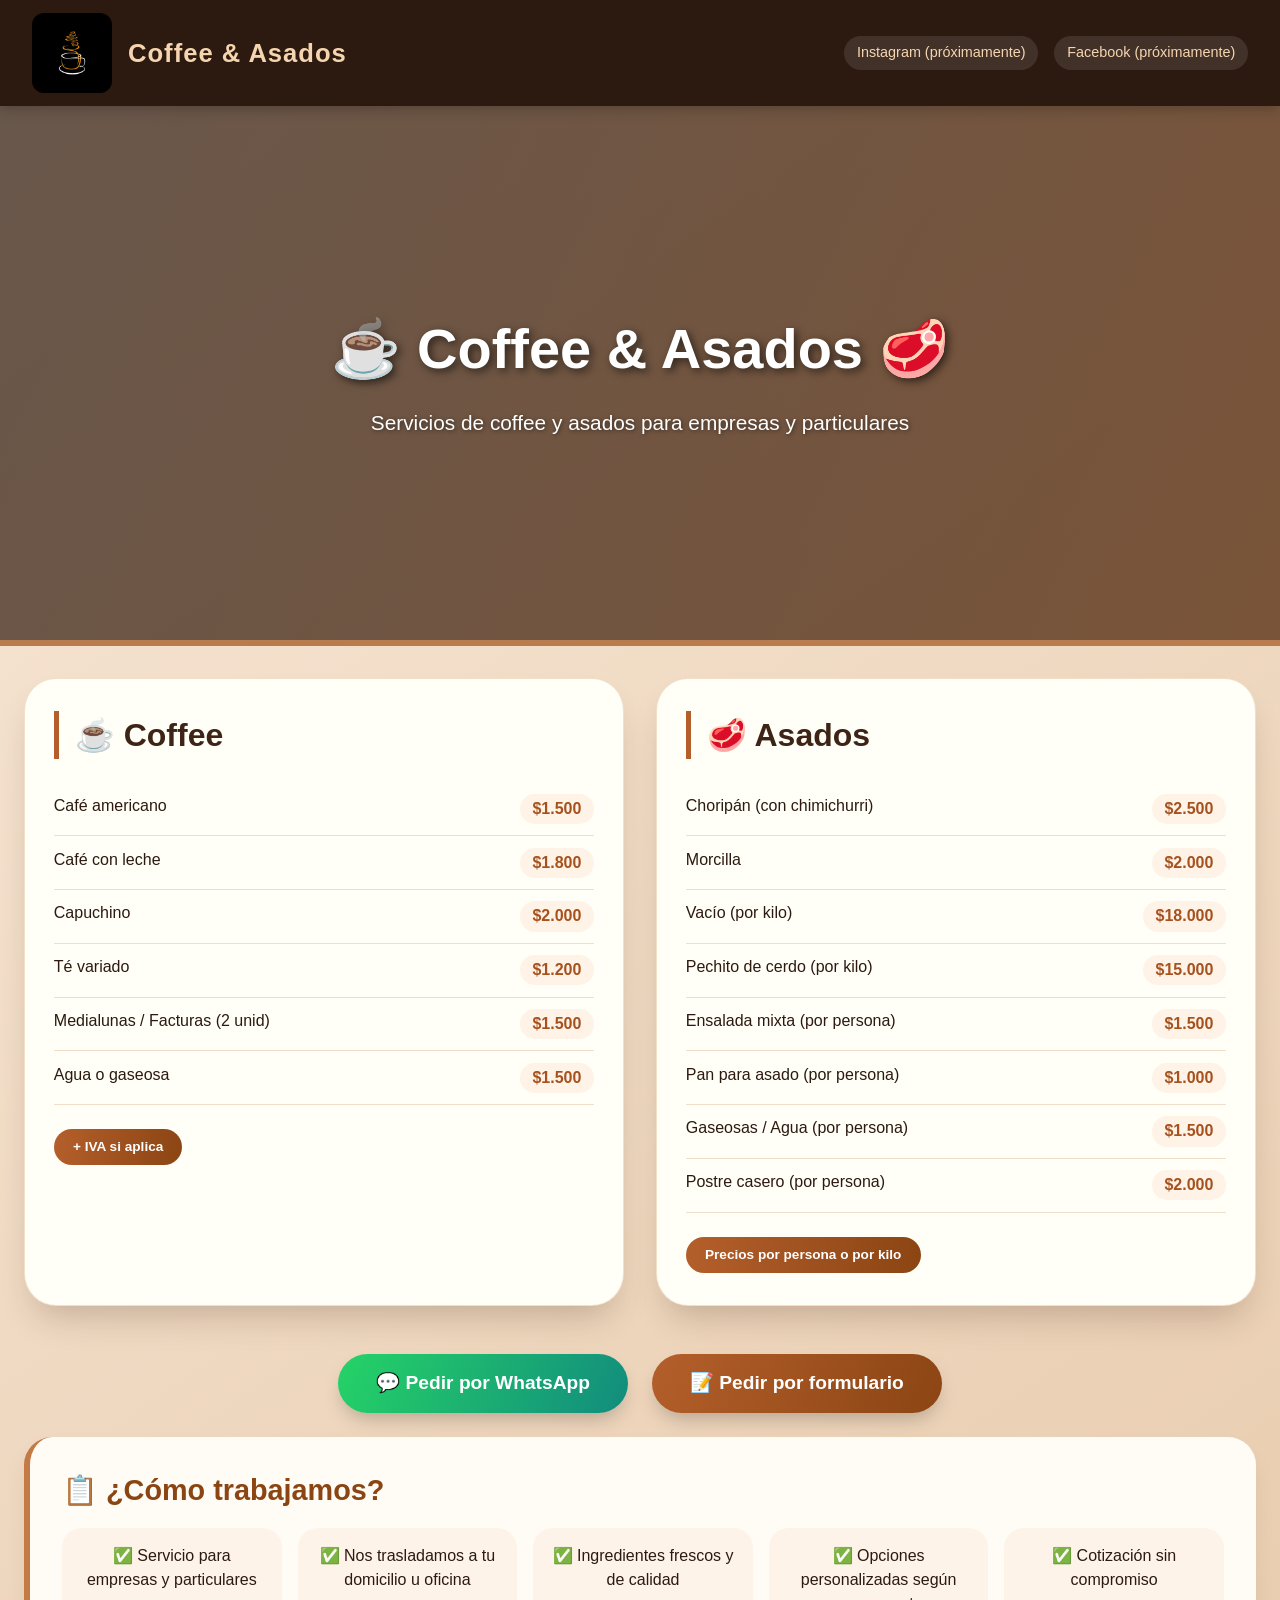
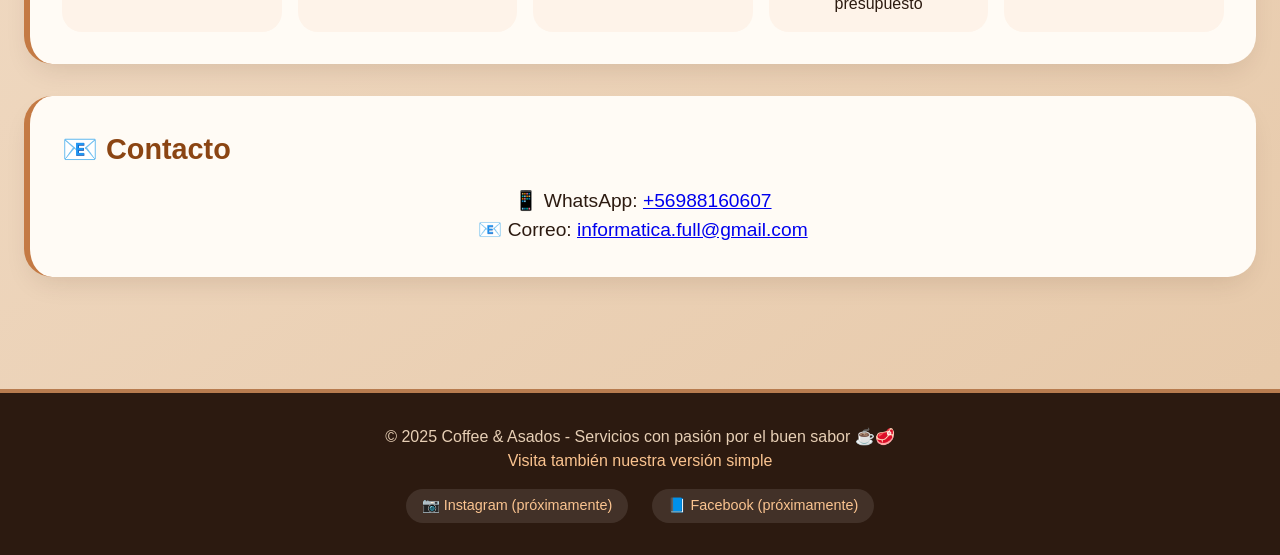
==== index.html @ d9e4b5dc "Add files via upload" ====
<!DOCTYPE html>
<html lang="es">
<head>
    <meta charset="UTF-8">
    <meta name="viewport" content="width=device-width, initial-scale=1.0, user-scalable=yes">
    <title>Coffee & Asados - Servicios profesionales de café y asados</title>
    <!-- Favicon -->
    <link rel="icon" type="image/jpeg" href="Imagenes/logo_2.jpg">
    <style>
        /* ========== RESET Y ESTILOS BASE ========== */
        * {
            margin: 0;
            padding: 0;
            box-sizing: border-box;
        }

        body {
            font-family: 'Segoe UI', Roboto, 'Helvetica Neue', sans-serif;
            background: linear-gradient(145deg, #F8E8D8 0%, #E6C8A8 100%);
            color: #2C1A10;
            line-height: 1.5;
            scroll-behavior: smooth;
        }

        /* ========== BARRA SUPERIOR CON LOGO ========== */
        .top-bar {
            background: #2C1A10;
            padding: 0.8rem 2rem;
            display: flex;
            align-items: center;
            justify-content: space-between;
            flex-wrap: wrap;
            gap: 1rem;
            position: sticky;
            top: 0;
            z-index: 100;
            box-shadow: 0 4px 12px rgba(0,0,0,0.2);
        }

        .logo-area {
            display: flex;
            align-items: center;
            gap: 1rem;
        }

        .logo-area img {
            height: 80px;
            width: auto;
            border-radius: 12px;
            transition: transform 0.2s;
        }

        .logo-area img:hover {
            transform: scale(1.02);
        }

        .logo-area span {
            font-size: 1.6rem;
            font-weight: bold;
            color: #F5D5B0;
            letter-spacing: 1px;
        }

        .social-placeholder {
            display: flex;
            gap: 1rem;
        }

        .social-placeholder a {
            color: #F5D5B0;
            text-decoration: none;
            font-size: 0.9rem;
            padding: 0.4rem 0.8rem;
            border-radius: 30px;
            background: rgba(255,255,255,0.1);
            transition: all 0.2s;
        }

        .social-placeholder a:hover {
            background: #B87C4F;
            color: white;
        }

        /* ========== ENCABEZADO HERO ========== */
        .hero {
            background: linear-gradient(115deg, rgba(44, 26, 16, 0.7), rgba(92, 51, 23, 0.8)), 
                        url('https://images.pexels.com/photos/699953/pexels-photo-699953.jpeg?auto=compress&cs=tinysrgb&w=1600');
            background-size: cover;
            background-position: center 30%;
            height: 60vh;
            min-height: 350px;
            display: flex;
            align-items: center;
            justify-content: center;
            text-align: center;
            color: white;
            border-bottom: 6px solid #B87C4F;
        }

        .hero h1 {
            font-size: 3.5rem;
            margin-bottom: 1rem;
            text-shadow: 3px 3px 8px rgba(0,0,0,0.6);
        }

        .hero p {
            font-size: 1.3rem;
            max-width: 600px;
            margin: 0 auto;
            text-shadow: 1px 1px 4px rgba(0,0,0,0.5);
        }

        /* ========== CONTENEDOR PRINCIPAL ========== */
        .container {
            max-width: 1300px;
            margin: 0 auto;
            padding: 2rem 1.5rem;
        }

        /* ========== TARJETAS DE MENÚ ========== */
        .menu-section {
            display: flex;
            flex-wrap: wrap;
            gap: 2rem;
            margin-bottom: 3rem;
        }

        .menu-card {
            flex: 1;
            min-width: 280px;
            background: #FFFEF7;
            border-radius: 32px;
            padding: 2rem 1.8rem;
            box-shadow: 0 20px 35px -12px rgba(60, 30, 15, 0.25);
            transition: all 0.3s ease;
            border: 1px solid rgba(210, 150, 90, 0.3);
        }

        .menu-card:hover {
            transform: translateY(-6px);
            box-shadow: 0 28px 40px -14px rgba(70, 35, 15, 0.35);
        }

        .menu-card h2 {
            font-size: 2rem;
            margin-bottom: 1.2rem;
            border-left: 5px solid #B45F2B;
            padding-left: 1rem;
            color: #3E2416;
        }

        .menu-card ul {
            list-style: none;
            margin-top: 1.5rem;
        }

        .menu-card li {
            padding: 0.7rem 0;
            border-bottom: 1px solid #F0DECA;
            display: flex;
            justify-content: space-between;
            flex-wrap: wrap;
        }

        .menu-card li span:last-child {
            color: #A6521E;
            font-weight: bold;
            background: #FFF2E6;
            padding: 0.2rem 0.8rem;
            border-radius: 40px;
        }

        .price-note {
            background: linear-gradient(95deg, #B45F2B, #8B4513);
            color: white;
            padding: 0.5rem 1.2rem;
            border-radius: 50px;
            display: inline-block;
            margin-top: 1.5rem;
            font-size: 0.85rem;
            font-weight: 600;
        }

        /* ========== BOTONES ========== */
        .buttons-container {
            display: flex;
            flex-wrap: wrap;
            justify-content: center;
            gap: 1.5rem;
            margin: 1.5rem 0;
        }

        .whatsapp-btn {
            display: inline-block;
            background: linear-gradient(115deg, #25D366, #128C7E);
            color: white;
            padding: 15px 38px;
            font-size: 1.2rem;
            font-weight: bold;
            border-radius: 60px;
            text-decoration: none;
            transition: all 0.3s;
            box-shadow: 0 10px 20px -6px rgba(0,0,0,0.25);
        }

        .whatsapp-btn:hover {
            background: linear-gradient(115deg, #128C7E, #0D6C5E);
            transform: scale(1.02);
        }

        .form-btn {
            display: inline-block;
            background: linear-gradient(115deg, #B45F2B, #8B4513);
            color: white;
            padding: 15px 38px;
            font-size: 1.2rem;
            font-weight: bold;
            border-radius: 60px;
            text-decoration: none;
            transition: all 0.3s;
            box-shadow: 0 10px 20px -6px rgba(0,0,0,0.25);
        }

        .form-btn:hover {
            background: linear-gradient(115deg, #8B4513, #5C2E0E);
            transform: scale(1.02);
        }

        /* ========== SECCIONES INFORMATIVAS ========== */
        .info-section {
            background: #FFFBF5;
            border-radius: 28px;
            padding: 2rem;
            margin-bottom: 2rem;
            box-shadow: 0 12px 28px -10px rgba(60, 30, 15, 0.15);
            border-left: 6px solid #C47A44;
        }

        .info-section h3 {
            font-size: 1.8rem;
            color: #8B4513;
            margin-bottom: 1rem;
        }

        .info-grid {
            display: flex;
            flex-wrap: wrap;
            gap: 1rem;
            margin-top: 1rem;
        }

        .info-item {
            flex: 1;
            min-width: 170px;
            background: #FEF3E9;
            padding: 1rem;
            border-radius: 20px;
            text-align: center;
            font-weight: 500;
        }

        /* ========== PIE DE PÁGINA ========== */
        .footer {
            background: #2C1A10;
            color: #E7CFB5;
            text-align: center;
            padding: 2rem 1rem;
            margin-top: 3rem;
            border-top: 4px solid #B87C4F;
        }

        .footer a {
            color: #FBC490;
            text-decoration: none;
        }

        .footer a:hover {
            text-decoration: underline;
        }

        .social-icons {
            margin-top: 1rem;
            display: flex;
            justify-content: center;
            gap: 1.5rem;
            flex-wrap: wrap;
        }

        .social-icons a {
            background: rgba(255,255,255,0.1);
            padding: 0.4rem 1rem;
            border-radius: 40px;
            font-size: 0.9rem;
            transition: 0.2s;
        }

        .social-icons a:hover {
            background: #B87C4F;
            color: white;
        }

        /* ========== RESPONSIVE ========== */
        @media (max-width: 768px) {
            .top-bar {
                padding: 0.6rem 1rem;
                flex-direction: column;
                text-align: center;
            }
            .logo-area img {
                height: 55px;
            }
            .logo-area span {
                font-size: 1.2rem;
            }
            .hero h1 {
                font-size: 2rem;
            }
            .hero p {
                font-size: 1rem;
            }
            .container {
                padding: 1rem;
            }
            .menu-card h2 {
                font-size: 1.5rem;
            }
            .info-section h3 {
                font-size: 1.4rem;
            }
            .whatsapp-btn, .form-btn {
                padding: 12px 24px;
                font-size: 1rem;
            }
        }
    </style>
</head>
<body>

    <!-- Barra superior con logo -->
    <div class="top-bar">
        <div class="logo-area">
            <img src="Imagenes/logo_2.jpg" alt="Logo Coffee & Asados">
            <span>Coffee & Asados</span>
        </div>
        <div class="social-placeholder">
            <a href="#">Instagram (próximamente)</a>
            <a href="#">Facebook (próximamente)</a>
        </div>
    </div>

    <!-- Encabezado hero -->
    <div class="hero">
        <div>
            <h1>☕ Coffee & Asados 🥩</h1>
            <p>Servicios de coffee y asados para empresas y particulares</p>
        </div>
    </div>

    <div class="container">
        <!-- Menús -->
        <div class="menu-section">
            <div class="menu-card">
                <h2>☕ Coffee</h2>
                <ul>
                    <li><span>Café americano</span><span>$1.500</span></li>
                    <li><span>Café con leche</span><span>$1.800</span></li>
                    <li><span>Capuchino</span><span>$2.000</span></li>
                    <li><span>Té variado</span><span>$1.200</span></li>
                    <li><span>Medialunas / Facturas (2 unid)</span><span>$1.500</span></li>
                    <li><span>Agua o gaseosa</span><span>$1.500</span></li>
                </ul>
                <div class="price-note">+ IVA si aplica</div>
            </div>

            <div class="menu-card">
                <h2>🥩 Asados</h2>
                <ul>
                    <li><span>Choripán (con chimichurri)</span><span>$2.500</span></li>
                    <li><span>Morcilla</span><span>$2.000</span></li>
                    <li><span>Vacío (por kilo)</span><span>$18.000</span></li>
                    <li><span>Pechito de cerdo (por kilo)</span><span>$15.000</span></li>
                    <li><span>Ensalada mixta (por persona)</span><span>$1.500</span></li>
                    <li><span>Pan para asado (por persona)</span><span>$1.000</span></li>
                    <li><span>Gaseosas / Agua (por persona)</span><span>$1.500</span></li>
                    <li><span>Postre casero (por persona)</span><span>$2.000</span></li>
                </ul>
                <div class="price-note">Precios por persona o por kilo</div>
            </div>
        </div>

        <!-- Botones: WhatsApp y Formulario -->
        <div class="buttons-container">
            <a href="https://wa.me/56988160607?text=Hola%2C%20vi%20su%20sitio%20de%20Coffee%20%26%20Asados%20y%20quiero%20hacer%20un%20pedido." class="whatsapp-btn" target="_blank">
                💬 Pedir por WhatsApp
            </a>
            <a href="https://docs.google.com/forms/d/e/1FAIpQLSc0kK9ovZFME4UBhsYkvY15cmo5Sj1s2I8hBgXccXU6yhJMhg/viewform?usp=header" class="form-btn" target="_blank">
                📝 Pedir por formulario
            </a>
        </div>

        <!-- Sección cómo trabajamos -->
        <div class="info-section">
            <h3>📋 ¿Cómo trabajamos?</h3>
            <div class="info-grid">
                <div class="info-item">✅ Servicio para empresas y particulares</div>
                <div class="info-item">✅ Nos trasladamos a tu domicilio u oficina</div>
                <div class="info-item">✅ Ingredientes frescos y de calidad</div>
                <div class="info-item">✅ Opciones personalizadas según presupuesto</div>
                <div class="info-item">✅ Cotización sin compromiso</div>
            </div>
        </div>

        <!-- Contacto -->
        <div class="info-section">
            <h3>📧 Contacto</h3>
            <p style="text-align: center; font-size: 1.2rem;">
                📱 WhatsApp: <a href="https://wa.me/56988160607">+56988160607</a><br>
                📧 Correo: <a href="mailto:informatica.full@gmail.com">informatica.full@gmail.com</a>
            </p>
        </div>
    </div>

    <!-- Pie de página -->
    <div class="footer">
        <p>© 2025 Coffee & Asados - Servicios con pasión por el buen sabor ☕🥩</p>
        <p><a href="https://sites.google.com/view/coffeeasados">Visita también nuestra versión simple</a></p>
        <div class="social-icons">
            <a href="#">📷 Instagram (próximamente)</a>
            <a href="#">📘 Facebook (próximamente)</a>
        </div>
    </div>

</body>
</html>
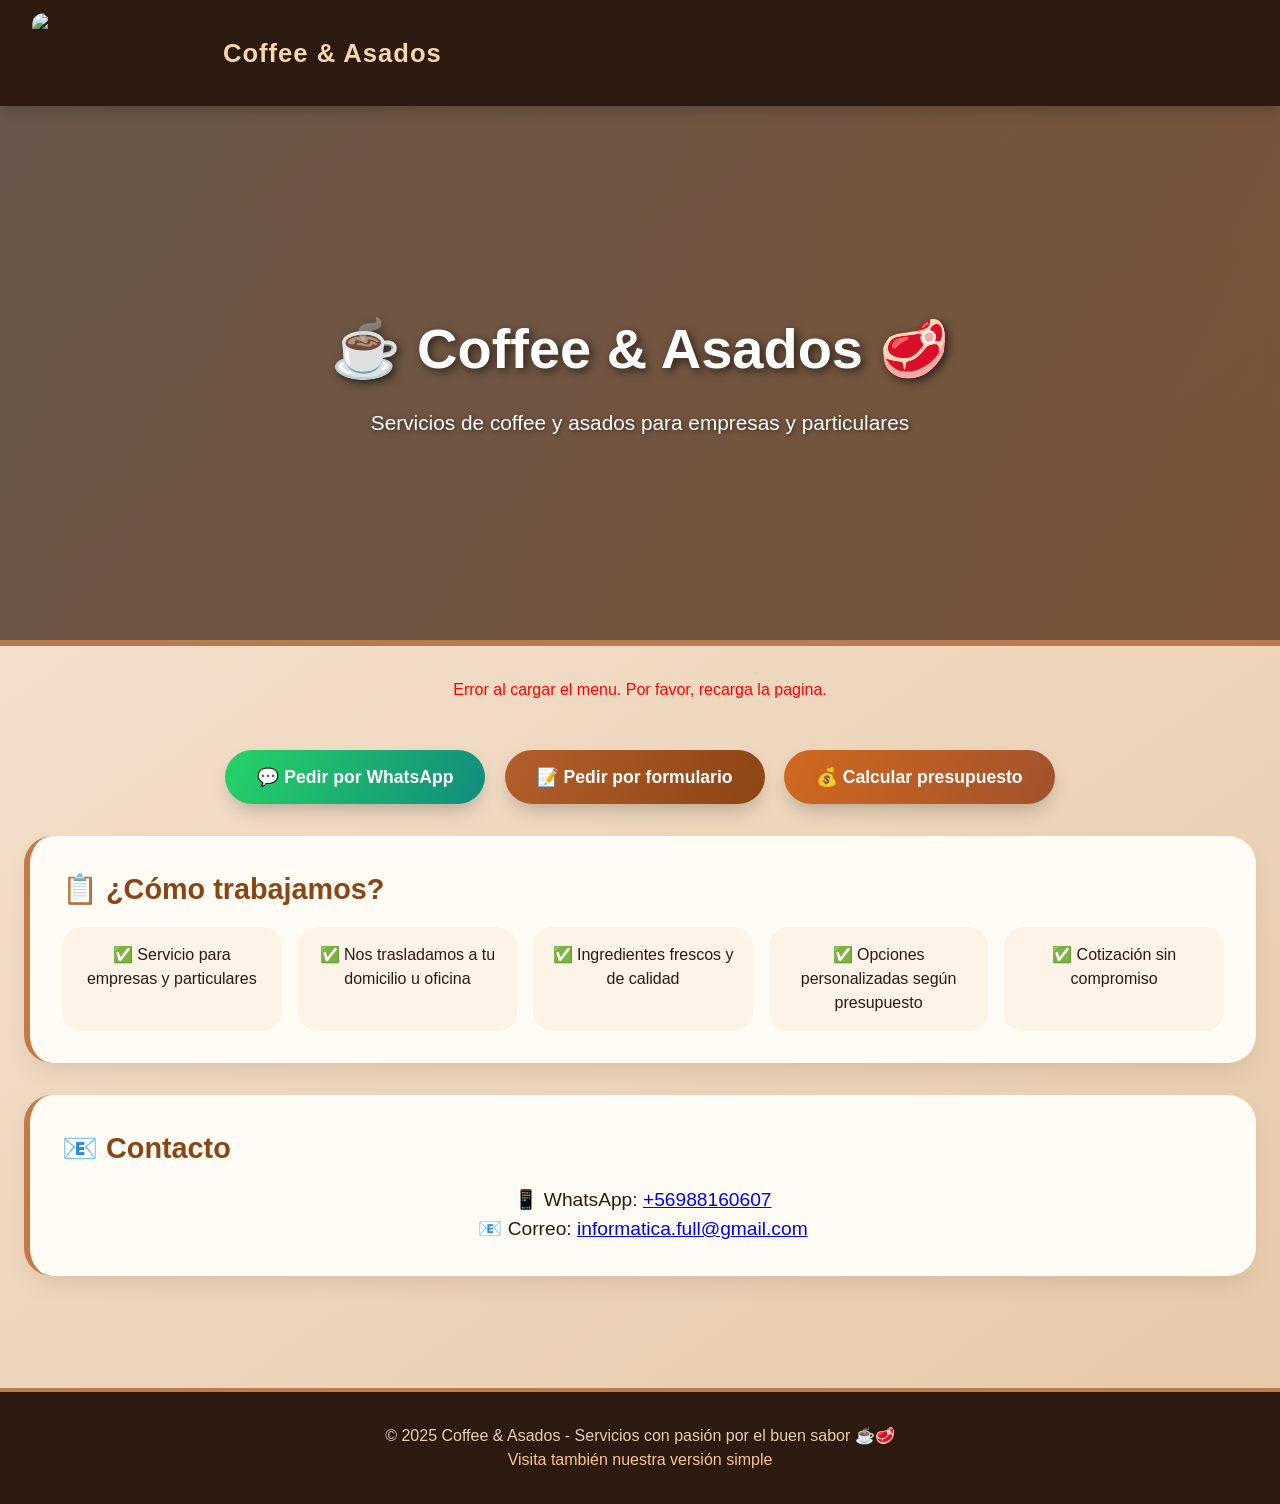
==== commit a63b149c: "Add files via upload" ====
--- a/index.html
+++ b/index.html
@@ -3,11 +3,9 @@
 <head>
     <meta charset="UTF-8">
     <meta name="viewport" content="width=device-width, initial-scale=1.0, user-scalable=yes">
-    <title>Coffee & Asados - Servicios profesionales de café y asados</title>
-    <!-- Favicon -->
-    <link rel="icon" type="image/jpeg" href="Imagenes/logo_2.jpg">
+    <title>Coffee & Asados - Servicios de coffee y asados</title>
+    <link rel="icon" type="image/jpeg" href="imagenes/logo_2.jpg">
     <style>
-        /* ========== RESET Y ESTILOS BASE ========== */
         * {
             margin: 0;
             padding: 0;
@@ -22,7 +20,6 @@
             scroll-behavior: smooth;
         }
 
-        /* ========== BARRA SUPERIOR CON LOGO ========== */
         .top-bar {
             background: #2C1A10;
             padding: 0.8rem 2rem;
@@ -61,27 +58,6 @@
             letter-spacing: 1px;
         }
 
-        .social-placeholder {
-            display: flex;
-            gap: 1rem;
-        }
-
-        .social-placeholder a {
-            color: #F5D5B0;
-            text-decoration: none;
-            font-size: 0.9rem;
-            padding: 0.4rem 0.8rem;
-            border-radius: 30px;
-            background: rgba(255,255,255,0.1);
-            transition: all 0.2s;
-        }
-
-        .social-placeholder a:hover {
-            background: #B87C4F;
-            color: white;
-        }
-
-        /* ========== ENCABEZADO HERO ========== */
         .hero {
             background: linear-gradient(115deg, rgba(44, 26, 16, 0.7), rgba(92, 51, 23, 0.8)), 
                         url('https://images.pexels.com/photos/699953/pexels-photo-699953.jpeg?auto=compress&cs=tinysrgb&w=1600');
@@ -110,14 +86,12 @@
             text-shadow: 1px 1px 4px rgba(0,0,0,0.5);
         }
 
-        /* ========== CONTENEDOR PRINCIPAL ========== */
         .container {
             max-width: 1300px;
             margin: 0 auto;
             padding: 2rem 1.5rem;
         }
 
-        /* ========== TARJETAS DE MENÚ ========== */
         .menu-section {
             display: flex;
             flex-wrap: wrap;
@@ -181,21 +155,18 @@
             font-weight: 600;
         }
 
-        /* ========== BOTONES ========== */
         .buttons-container {
             display: flex;
             flex-wrap: wrap;
             justify-content: center;
-            gap: 1.5rem;
-            margin: 1.5rem 0;
-        }
-
-        .whatsapp-btn {
+            gap: 1.2rem;
+            margin: 2rem 0;
+        }
+
+        .btn-whatsapp, .btn-form, .btn-presupuesto {
             display: inline-block;
-            background: linear-gradient(115deg, #25D366, #128C7E);
-            color: white;
-            padding: 15px 38px;
-            font-size: 1.2rem;
+            padding: 14px 32px;
+            font-size: 1.1rem;
             font-weight: bold;
             border-radius: 60px;
             text-decoration: none;
@@ -203,30 +174,36 @@
             box-shadow: 0 10px 20px -6px rgba(0,0,0,0.25);
         }
 
-        .whatsapp-btn:hover {
+        .btn-whatsapp {
+            background: linear-gradient(115deg, #25D366, #128C7E);
+            color: white;
+        }
+
+        .btn-whatsapp:hover {
             background: linear-gradient(115deg, #128C7E, #0D6C5E);
             transform: scale(1.02);
         }
 
-        .form-btn {
-            display: inline-block;
+        .btn-form {
             background: linear-gradient(115deg, #B45F2B, #8B4513);
             color: white;
-            padding: 15px 38px;
-            font-size: 1.2rem;
-            font-weight: bold;
-            border-radius: 60px;
-            text-decoration: none;
-            transition: all 0.3s;
-            box-shadow: 0 10px 20px -6px rgba(0,0,0,0.25);
-        }
-
-        .form-btn:hover {
+        }
+
+        .btn-form:hover {
             background: linear-gradient(115deg, #8B4513, #5C2E0E);
             transform: scale(1.02);
         }
 
-        /* ========== SECCIONES INFORMATIVAS ========== */
+        .btn-presupuesto {
+            background: linear-gradient(115deg, #D2691E, #A0522D);
+            color: white;
+        }
+
+        .btn-presupuesto:hover {
+            background: linear-gradient(115deg, #A0522D, #6B3E1F);
+            transform: scale(1.02);
+        }
+
         .info-section {
             background: #FFFBF5;
             border-radius: 28px;
@@ -259,7 +236,6 @@
             font-weight: 500;
         }
 
-        /* ========== PIE DE PÁGINA ========== */
         .footer {
             background: #2C1A10;
             color: #E7CFB5;
@@ -278,28 +254,6 @@
             text-decoration: underline;
         }
 
-        .social-icons {
-            margin-top: 1rem;
-            display: flex;
-            justify-content: center;
-            gap: 1.5rem;
-            flex-wrap: wrap;
-        }
-
-        .social-icons a {
-            background: rgba(255,255,255,0.1);
-            padding: 0.4rem 1rem;
-            border-radius: 40px;
-            font-size: 0.9rem;
-            transition: 0.2s;
-        }
-
-        .social-icons a:hover {
-            background: #B87C4F;
-            color: white;
-        }
-
-        /* ========== RESPONSIVE ========== */
         @media (max-width: 768px) {
             .top-bar {
                 padding: 0.6rem 1rem;
@@ -327,108 +281,123 @@
             .info-section h3 {
                 font-size: 1.4rem;
             }
-            .whatsapp-btn, .form-btn {
-                padding: 12px 24px;
-                font-size: 1rem;
+            .btn-whatsapp, .btn-form, .btn-presupuesto {
+                padding: 10px 20px;
+                font-size: 0.9rem;
             }
         }
     </style>
 </head>
 <body>
 
-    <!-- Barra superior con logo -->
-    <div class="top-bar">
-        <div class="logo-area">
-            <img src="Imagenes/logo_2.jpg" alt="Logo Coffee & Asados">
-            <span>Coffee & Asados</span>
+<div class="top-bar">
+    <div class="logo-area">
+        <img src="imagenes/logo_2.jpg" alt="Logo Coffee & Asados">
+        <span>Coffee & Asados</span>
+    </div>
+</div>
+
+<div class="hero">
+    <div>
+        <h1>☕ Coffee & Asados 🥩</h1>
+        <p>Servicios de coffee y asados para empresas y particulares</p>
+    </div>
+</div>
+
+<div class="container">
+    <!-- Los menús se cargarán aquí dinámicamente -->
+    <div id="menu-container" class="menu-section">
+        <p style="text-align:center; width:100%;">Cargando menu desde la base de datos...</p>
+    </div>
+
+    <div class="buttons-container">
+        <a href="https://wa.me/56988160607?text=Hola%2C%20vi%20su%20sitio%20de%20Coffee%20%26%20Asados%20y%20quiero%20hacer%20un%20pedido." class="btn-whatsapp" target="_blank">💬 Pedir por WhatsApp</a>
+        <a href="https://docs.google.com/forms/d/e/1FAIpQLSc0kK9ovZFME4UBhsYkvY15cmo5Sj1s2I8hBgXccXU6yhJMhg/viewform?usp=header" class="btn-form" target="_blank">📝 Pedir por formulario</a>
+        <a href="presupuesto.html" class="btn-presupuesto">💰 Calcular presupuesto</a>
+    </div>
+
+    <div class="info-section">
+        <h3>📋 ¿Cómo trabajamos?</h3>
+        <div class="info-grid">
+            <div class="info-item">✅ Servicio para empresas y particulares</div>
+            <div class="info-item">✅ Nos trasladamos a tu domicilio u oficina</div>
+            <div class="info-item">✅ Ingredientes frescos y de calidad</div>
+            <div class="info-item">✅ Opciones personalizadas según presupuesto</div>
+            <div class="info-item">✅ Cotización sin compromiso</div>
         </div>
-        <div class="social-placeholder">
-            <a href="#">Instagram (próximamente)</a>
-            <a href="#">Facebook (próximamente)</a>
-        </div>
-    </div>
-
-    <!-- Encabezado hero -->
-    <div class="hero">
-        <div>
-            <h1>☕ Coffee & Asados 🥩</h1>
-            <p>Servicios de coffee y asados para empresas y particulares</p>
-        </div>
-    </div>
-
-    <div class="container">
-        <!-- Menús -->
-        <div class="menu-section">
-            <div class="menu-card">
-                <h2>☕ Coffee</h2>
-                <ul>
-                    <li><span>Café americano</span><span>$1.500</span></li>
-                    <li><span>Café con leche</span><span>$1.800</span></li>
-                    <li><span>Capuchino</span><span>$2.000</span></li>
-                    <li><span>Té variado</span><span>$1.200</span></li>
-                    <li><span>Medialunas / Facturas (2 unid)</span><span>$1.500</span></li>
-                    <li><span>Agua o gaseosa</span><span>$1.500</span></li>
-                </ul>
-                <div class="price-note">+ IVA si aplica</div>
-            </div>
-
-            <div class="menu-card">
-                <h2>🥩 Asados</h2>
-                <ul>
-                    <li><span>Choripán (con chimichurri)</span><span>$2.500</span></li>
-                    <li><span>Morcilla</span><span>$2.000</span></li>
-                    <li><span>Vacío (por kilo)</span><span>$18.000</span></li>
-                    <li><span>Pechito de cerdo (por kilo)</span><span>$15.000</span></li>
-                    <li><span>Ensalada mixta (por persona)</span><span>$1.500</span></li>
-                    <li><span>Pan para asado (por persona)</span><span>$1.000</span></li>
-                    <li><span>Gaseosas / Agua (por persona)</span><span>$1.500</span></li>
-                    <li><span>Postre casero (por persona)</span><span>$2.000</span></li>
-                </ul>
-                <div class="price-note">Precios por persona o por kilo</div>
-            </div>
-        </div>
-
-        <!-- Botones: WhatsApp y Formulario -->
-        <div class="buttons-container">
-            <a href="https://wa.me/56988160607?text=Hola%2C%20vi%20su%20sitio%20de%20Coffee%20%26%20Asados%20y%20quiero%20hacer%20un%20pedido." class="whatsapp-btn" target="_blank">
-                💬 Pedir por WhatsApp
-            </a>
-            <a href="https://docs.google.com/forms/d/e/1FAIpQLSc0kK9ovZFME4UBhsYkvY15cmo5Sj1s2I8hBgXccXU6yhJMhg/viewform?usp=header" class="form-btn" target="_blank">
-                📝 Pedir por formulario
-            </a>
-        </div>
-
-        <!-- Sección cómo trabajamos -->
-        <div class="info-section">
-            <h3>📋 ¿Cómo trabajamos?</h3>
-            <div class="info-grid">
-                <div class="info-item">✅ Servicio para empresas y particulares</div>
-                <div class="info-item">✅ Nos trasladamos a tu domicilio u oficina</div>
-                <div class="info-item">✅ Ingredientes frescos y de calidad</div>
-                <div class="info-item">✅ Opciones personalizadas según presupuesto</div>
-                <div class="info-item">✅ Cotización sin compromiso</div>
-            </div>
-        </div>
-
-        <!-- Contacto -->
-        <div class="info-section">
-            <h3>📧 Contacto</h3>
-            <p style="text-align: center; font-size: 1.2rem;">
-                📱 WhatsApp: <a href="https://wa.me/56988160607">+56988160607</a><br>
-                📧 Correo: <a href="mailto:informatica.full@gmail.com">informatica.full@gmail.com</a>
-            </p>
-        </div>
-    </div>
-
-    <!-- Pie de página -->
-    <div class="footer">
-        <p>© 2025 Coffee & Asados - Servicios con pasión por el buen sabor ☕🥩</p>
-        <p><a href="https://sites.google.com/view/coffeeasados">Visita también nuestra versión simple</a></p>
-        <div class="social-icons">
-            <a href="#">📷 Instagram (próximamente)</a>
-            <a href="#">📘 Facebook (próximamente)</a>
-        </div>
-    </div>
-
+    </div>
+
+    <div class="info-section">
+        <h3>📧 Contacto</h3>
+        <p style="text-align: center; font-size: 1.2rem;">
+            📱 WhatsApp: <a href="https://wa.me/56988160607">+56988160607</a><br>
+            📧 Correo: <a href="mailto:informatica.full@gmail.com">informatica.full@gmail.com</a>
+        </p>
+    </div>
+</div>
+
+<div class="footer">
+    <p>© 2025 Coffee & Asados - Servicios con pasión por el buen sabor ☕🥩</p>
+    <p><a href="https://sites.google.com/view/coffeeasados">Visita también nuestra versión simple</a></p>
+</div>
+
+<script>
+    // Tu URL de la API de Google Apps Script
+    const API_URL = 'https://script.google.com/macros/s/AKfycbyPQu4bcsLkqxHrEG8Ps4gGEAUjLPu2FceGqGGZeUNvDLVKt7LXvAjNnS0qHtQDYzglYQ/exec';
+
+    async function cargarMenu() {
+        try {
+            console.log('Cargando menu desde:', API_URL);
+            const response = await fetch(API_URL);
+            const data = await response.json();
+            console.log('Datos recibidos:', data);
+            
+            const productos = data.productos;
+            
+            // Filtrar productos por categoria
+            const coffeeItems = productos.filter(p => p.categoria === 'coffee');
+            const asadosItems = productos.filter(p => p.categoria === 'asados');
+            
+            console.log('Coffee items:', coffeeItems.length);
+            console.log('Asados items:', asadosItems.length);
+            
+            // Generar HTML
+            let coffeeHTML = '';
+            for (let item of coffeeItems) {
+                coffeeHTML += `<li><span>${item.producto}</span><span>$${item.precio.toLocaleString('es-CL')}</span></li>`;
+            }
+            
+            let asadosHTML = '';
+            for (let item of asadosItems) {
+                asadosHTML += `<li><span>${item.producto}</span><span>$${item.precio.toLocaleString('es-CL')}</span></li>`;
+            }
+            
+            const menuHTML = `
+                <div class="menu-card">
+                    <h2>☕ Coffee</h2>
+                    <ul>
+                        ${coffeeHTML}
+                    </ul>
+                    <div class="price-note">+ IVA si aplica</div>
+                </div>
+                <div class="menu-card">
+                    <h2>🥩 Asados</h2>
+                    <ul>
+                        ${asadosHTML}
+                    </ul>
+                    <div class="price-note">Precios por persona o por kilo</div>
+                </div>
+            `;
+            
+            document.getElementById('menu-container').innerHTML = menuHTML;
+        } catch (error) {
+            console.error('Error:', error);
+            document.getElementById('menu-container').innerHTML = '<p style="text-align:center; width:100%; color:red;">Error al cargar el menu. Por favor, recarga la pagina.</p>';
+        }
+    }
+    
+    // Cargar el menu cuando la pagina este lista
+    document.addEventListener('DOMContentLoaded', cargarMenu);
+</script>
 </body>
 </html>
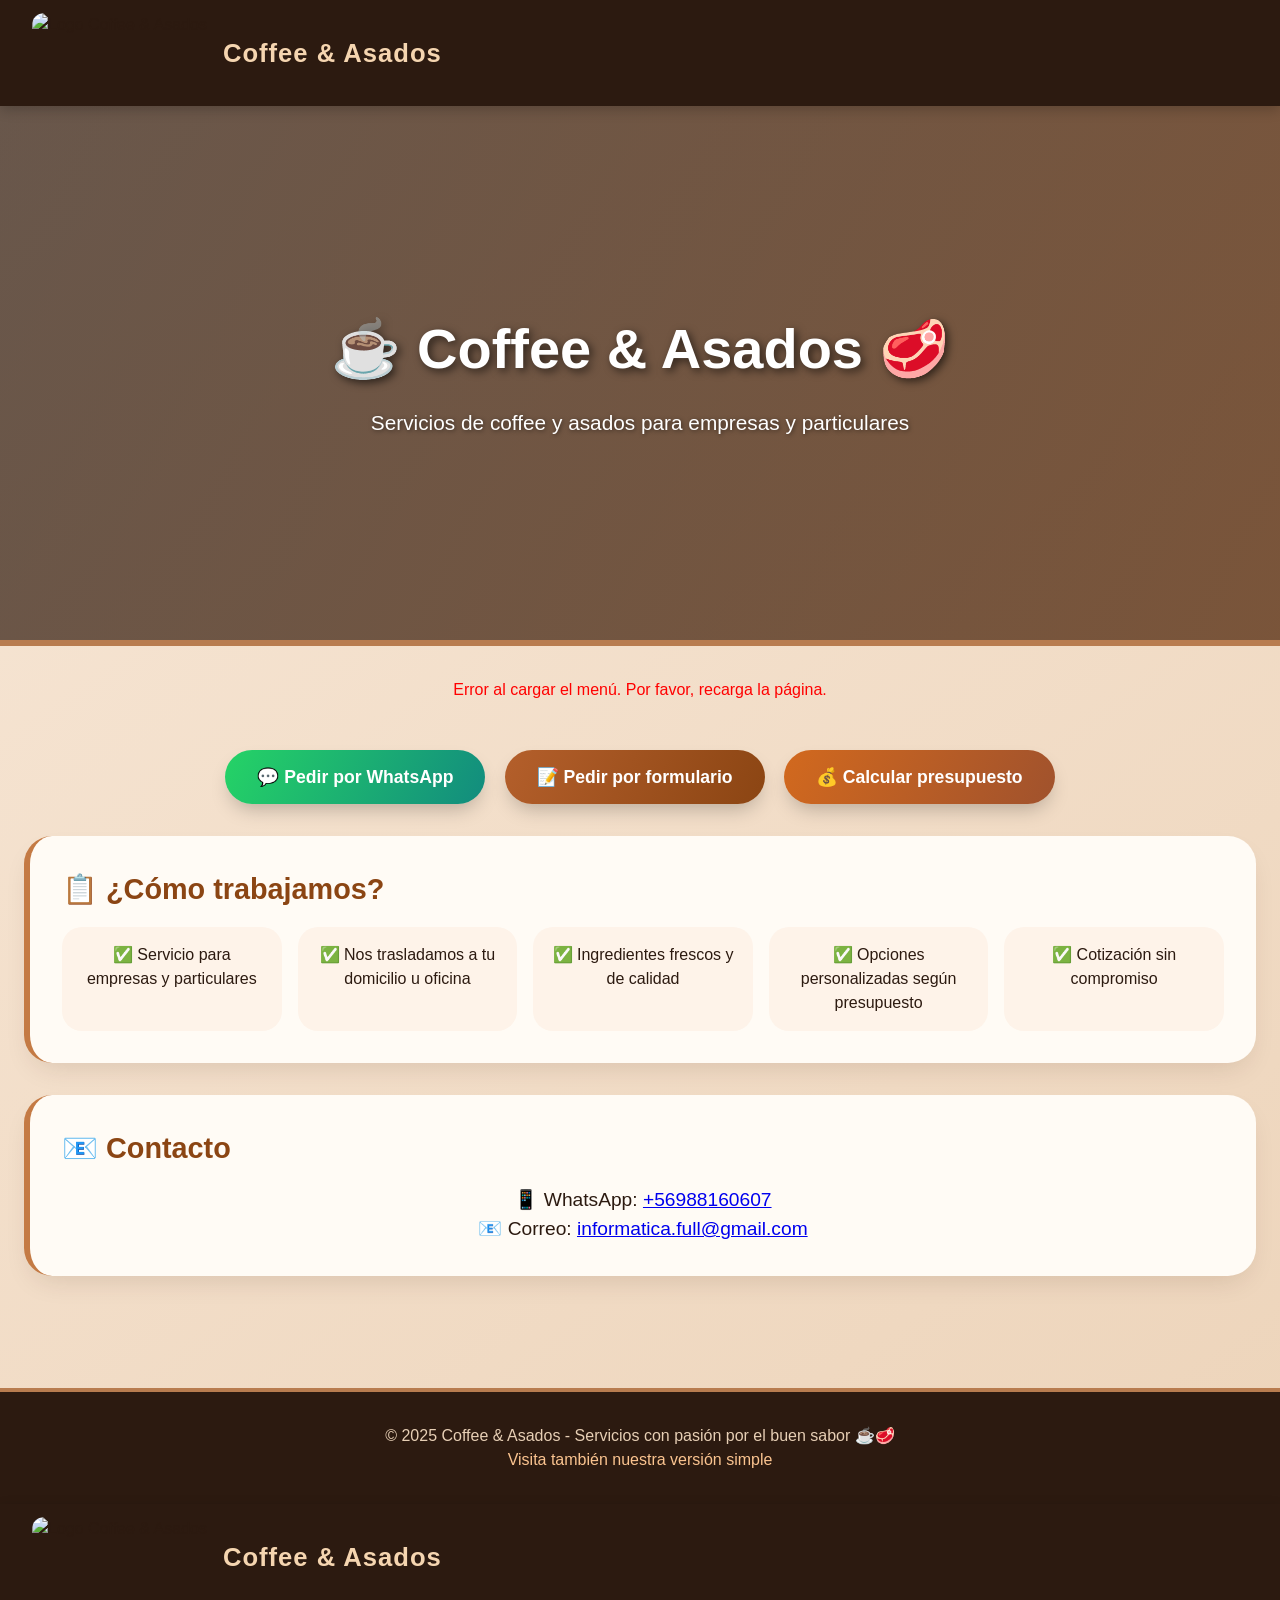
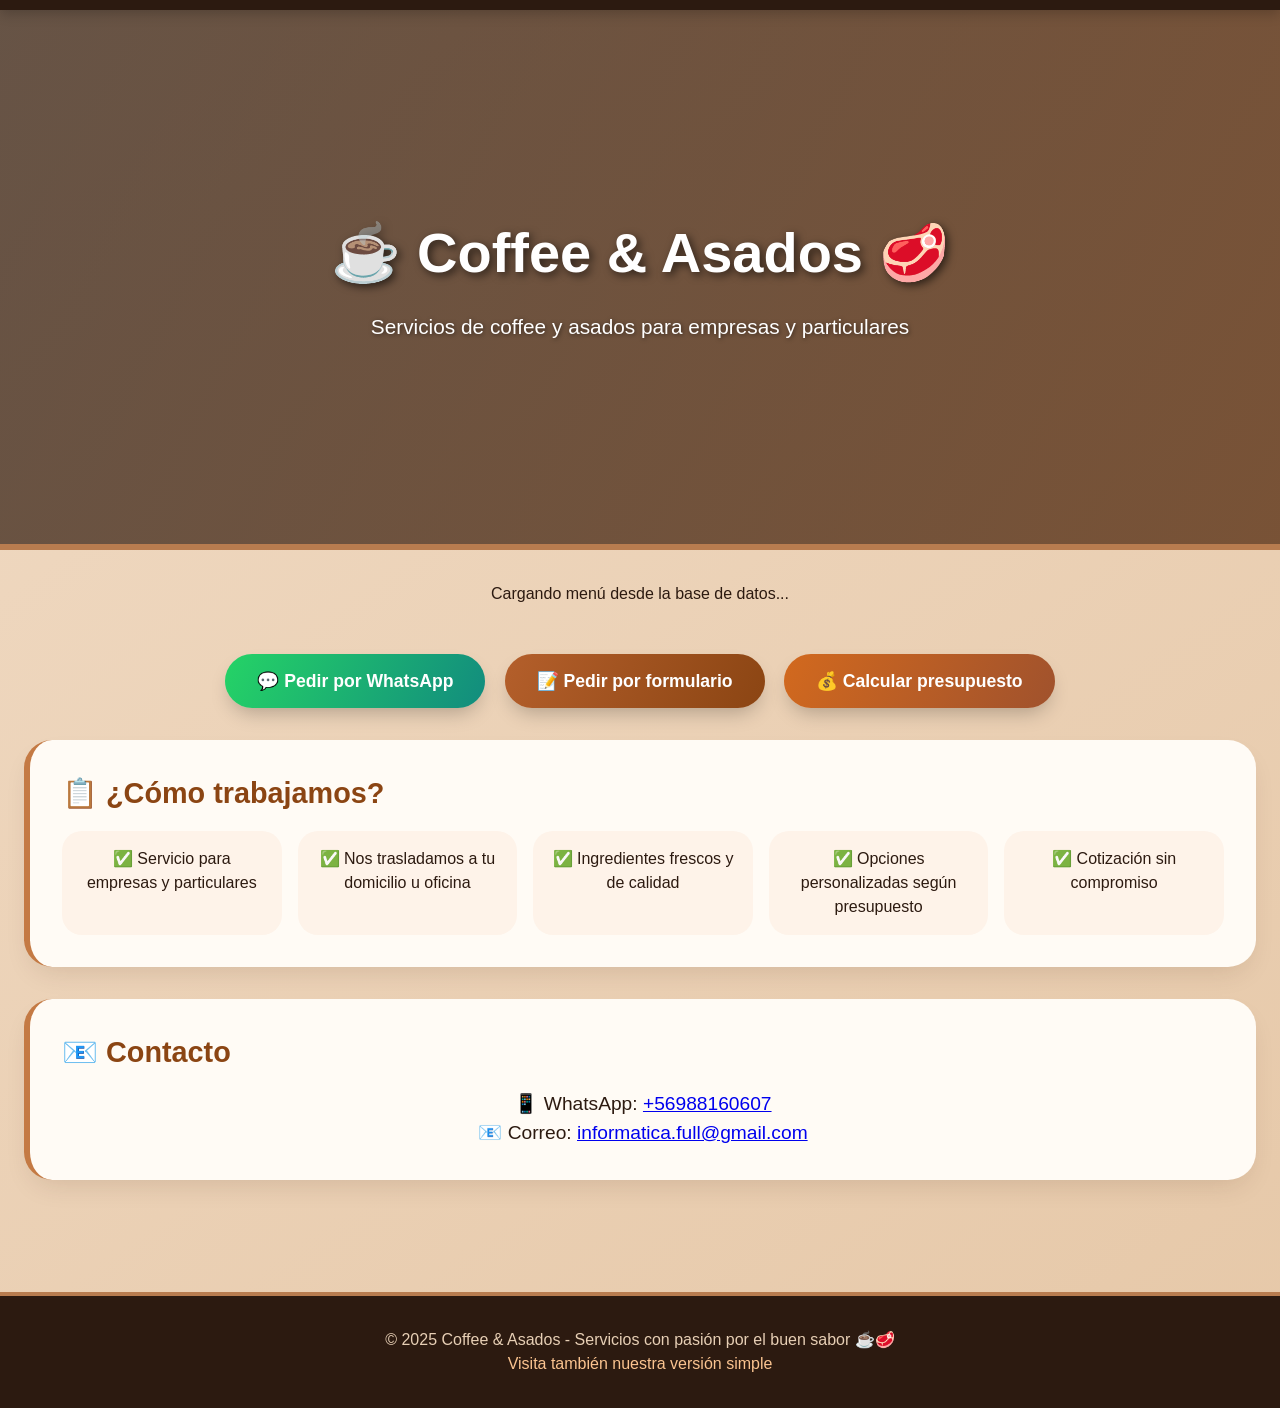
==== commit f3f11f5a: "Add files via upload" ====
--- a/index.html
+++ b/index.html
@@ -5,288 +5,7 @@
     <meta name="viewport" content="width=device-width, initial-scale=1.0, user-scalable=yes">
     <title>Coffee & Asados - Servicios de coffee y asados</title>
     <link rel="icon" type="image/jpeg" href="imagenes/logo_2.jpg">
-    <style>
-        * {
-            margin: 0;
-            padding: 0;
-            box-sizing: border-box;
-        }
-
-        body {
-            font-family: 'Segoe UI', Roboto, 'Helvetica Neue', sans-serif;
-            background: linear-gradient(145deg, #F8E8D8 0%, #E6C8A8 100%);
-            color: #2C1A10;
-            line-height: 1.5;
-            scroll-behavior: smooth;
-        }
-
-        .top-bar {
-            background: #2C1A10;
-            padding: 0.8rem 2rem;
-            display: flex;
-            align-items: center;
-            justify-content: space-between;
-            flex-wrap: wrap;
-            gap: 1rem;
-            position: sticky;
-            top: 0;
-            z-index: 100;
-            box-shadow: 0 4px 12px rgba(0,0,0,0.2);
-        }
-
-        .logo-area {
-            display: flex;
-            align-items: center;
-            gap: 1rem;
-        }
-
-        .logo-area img {
-            height: 80px;
-            width: auto;
-            border-radius: 12px;
-            transition: transform 0.2s;
-        }
-
-        .logo-area img:hover {
-            transform: scale(1.02);
-        }
-
-        .logo-area span {
-            font-size: 1.6rem;
-            font-weight: bold;
-            color: #F5D5B0;
-            letter-spacing: 1px;
-        }
-
-        .hero {
-            background: linear-gradient(115deg, rgba(44, 26, 16, 0.7), rgba(92, 51, 23, 0.8)), 
-                        url('https://images.pexels.com/photos/699953/pexels-photo-699953.jpeg?auto=compress&cs=tinysrgb&w=1600');
-            background-size: cover;
-            background-position: center 30%;
-            height: 60vh;
-            min-height: 350px;
-            display: flex;
-            align-items: center;
-            justify-content: center;
-            text-align: center;
-            color: white;
-            border-bottom: 6px solid #B87C4F;
-        }
-
-        .hero h1 {
-            font-size: 3.5rem;
-            margin-bottom: 1rem;
-            text-shadow: 3px 3px 8px rgba(0,0,0,0.6);
-        }
-
-        .hero p {
-            font-size: 1.3rem;
-            max-width: 600px;
-            margin: 0 auto;
-            text-shadow: 1px 1px 4px rgba(0,0,0,0.5);
-        }
-
-        .container {
-            max-width: 1300px;
-            margin: 0 auto;
-            padding: 2rem 1.5rem;
-        }
-
-        .menu-section {
-            display: flex;
-            flex-wrap: wrap;
-            gap: 2rem;
-            margin-bottom: 3rem;
-        }
-
-        .menu-card {
-            flex: 1;
-            min-width: 280px;
-            background: #FFFEF7;
-            border-radius: 32px;
-            padding: 2rem 1.8rem;
-            box-shadow: 0 20px 35px -12px rgba(60, 30, 15, 0.25);
-            transition: all 0.3s ease;
-            border: 1px solid rgba(210, 150, 90, 0.3);
-        }
-
-        .menu-card:hover {
-            transform: translateY(-6px);
-            box-shadow: 0 28px 40px -14px rgba(70, 35, 15, 0.35);
-        }
-
-        .menu-card h2 {
-            font-size: 2rem;
-            margin-bottom: 1.2rem;
-            border-left: 5px solid #B45F2B;
-            padding-left: 1rem;
-            color: #3E2416;
-        }
-
-        .menu-card ul {
-            list-style: none;
-            margin-top: 1.5rem;
-        }
-
-        .menu-card li {
-            padding: 0.7rem 0;
-            border-bottom: 1px solid #F0DECA;
-            display: flex;
-            justify-content: space-between;
-            flex-wrap: wrap;
-        }
-
-        .menu-card li span:last-child {
-            color: #A6521E;
-            font-weight: bold;
-            background: #FFF2E6;
-            padding: 0.2rem 0.8rem;
-            border-radius: 40px;
-        }
-
-        .price-note {
-            background: linear-gradient(95deg, #B45F2B, #8B4513);
-            color: white;
-            padding: 0.5rem 1.2rem;
-            border-radius: 50px;
-            display: inline-block;
-            margin-top: 1.5rem;
-            font-size: 0.85rem;
-            font-weight: 600;
-        }
-
-        .buttons-container {
-            display: flex;
-            flex-wrap: wrap;
-            justify-content: center;
-            gap: 1.2rem;
-            margin: 2rem 0;
-        }
-
-        .btn-whatsapp, .btn-form, .btn-presupuesto {
-            display: inline-block;
-            padding: 14px 32px;
-            font-size: 1.1rem;
-            font-weight: bold;
-            border-radius: 60px;
-            text-decoration: none;
-            transition: all 0.3s;
-            box-shadow: 0 10px 20px -6px rgba(0,0,0,0.25);
-        }
-
-        .btn-whatsapp {
-            background: linear-gradient(115deg, #25D366, #128C7E);
-            color: white;
-        }
-
-        .btn-whatsapp:hover {
-            background: linear-gradient(115deg, #128C7E, #0D6C5E);
-            transform: scale(1.02);
-        }
-
-        .btn-form {
-            background: linear-gradient(115deg, #B45F2B, #8B4513);
-            color: white;
-        }
-
-        .btn-form:hover {
-            background: linear-gradient(115deg, #8B4513, #5C2E0E);
-            transform: scale(1.02);
-        }
-
-        .btn-presupuesto {
-            background: linear-gradient(115deg, #D2691E, #A0522D);
-            color: white;
-        }
-
-        .btn-presupuesto:hover {
-            background: linear-gradient(115deg, #A0522D, #6B3E1F);
-            transform: scale(1.02);
-        }
-
-        .info-section {
-            background: #FFFBF5;
-            border-radius: 28px;
-            padding: 2rem;
-            margin-bottom: 2rem;
-            box-shadow: 0 12px 28px -10px rgba(60, 30, 15, 0.15);
-            border-left: 6px solid #C47A44;
-        }
-
-        .info-section h3 {
-            font-size: 1.8rem;
-            color: #8B4513;
-            margin-bottom: 1rem;
-        }
-
-        .info-grid {
-            display: flex;
-            flex-wrap: wrap;
-            gap: 1rem;
-            margin-top: 1rem;
-        }
-
-        .info-item {
-            flex: 1;
-            min-width: 170px;
-            background: #FEF3E9;
-            padding: 1rem;
-            border-radius: 20px;
-            text-align: center;
-            font-weight: 500;
-        }
-
-        .footer {
-            background: #2C1A10;
-            color: #E7CFB5;
-            text-align: center;
-            padding: 2rem 1rem;
-            margin-top: 3rem;
-            border-top: 4px solid #B87C4F;
-        }
-
-        .footer a {
-            color: #FBC490;
-            text-decoration: none;
-        }
-
-        .footer a:hover {
-            text-decoration: underline;
-        }
-
-        @media (max-width: 768px) {
-            .top-bar {
-                padding: 0.6rem 1rem;
-                flex-direction: column;
-                text-align: center;
-            }
-            .logo-area img {
-                height: 55px;
-            }
-            .logo-area span {
-                font-size: 1.2rem;
-            }
-            .hero h1 {
-                font-size: 2rem;
-            }
-            .hero p {
-                font-size: 1rem;
-            }
-            .container {
-                padding: 1rem;
-            }
-            .menu-card h2 {
-                font-size: 1.5rem;
-            }
-            .info-section h3 {
-                font-size: 1.4rem;
-            }
-            .btn-whatsapp, .btn-form, .btn-presupuesto {
-                padding: 10px 20px;
-                font-size: 0.9rem;
-            }
-        }
-    </style>
+    <link rel="stylesheet" href="css/estilo.css">
 </head>
 <body>
 
@@ -307,7 +26,7 @@
 <div class="container">
     <!-- Los menús se cargarán aquí dinámicamente -->
     <div id="menu-container" class="menu-section">
-        <p style="text-align:center; width:100%;">Cargando menu desde la base de datos...</p>
+        <p style="text-align:center; width:100%;">Cargando menú desde la base de datos...</p>
     </div>
 
     <div class="buttons-container">
@@ -347,21 +66,16 @@
 
     async function cargarMenu() {
         try {
-            console.log('Cargando menu desde:', API_URL);
+            console.log('Cargando menú desde:', API_URL);
             const response = await fetch(API_URL);
             const data = await response.json();
             console.log('Datos recibidos:', data);
             
             const productos = data.productos;
             
-            // Filtrar productos por categoria
             const coffeeItems = productos.filter(p => p.categoria === 'coffee');
             const asadosItems = productos.filter(p => p.categoria === 'asados');
             
-            console.log('Coffee items:', coffeeItems.length);
-            console.log('Asados items:', asadosItems.length);
-            
-            // Generar HTML
             let coffeeHTML = '';
             for (let item of coffeeItems) {
                 coffeeHTML += `<li><span>${item.producto}</span><span>$${item.precio.toLocaleString('es-CL')}</span></li>`;
@@ -392,11 +106,125 @@
             document.getElementById('menu-container').innerHTML = menuHTML;
         } catch (error) {
             console.error('Error:', error);
-            document.getElementById('menu-container').innerHTML = '<p style="text-align:center; width:100%; color:red;">Error al cargar el menu. Por favor, recarga la pagina.</p>';
+            document.getElementById('menu-container').innerHTML = '<p style="text-align:center; width:100%; color:red;">Error al cargar el menú. Por favor, recarga la página.</p>';
         }
     }
     
-    // Cargar el menu cuando la pagina este lista
+    document.addEventListener('DOMContentLoaded', cargarMenu);
+</script>
+</body>
+</html><!DOCTYPE html>
+<html lang="es">
+<head>
+    <meta charset="UTF-8">
+    <meta name="viewport" content="width=device-width, initial-scale=1.0, user-scalable=yes">
+    <title>Coffee & Asados - Servicios de coffee y asados</title>
+    <link rel="icon" type="image/jpeg" href="imagenes/logo_2.jpg">
+    <link rel="stylesheet" href="css/estilo.css">
+</head>
+<body>
+
+<div class="top-bar">
+    <div class="logo-area">
+        <img src="imagenes/logo_2.jpg" alt="Logo Coffee & Asados">
+        <span>Coffee & Asados</span>
+    </div>
+</div>
+
+<div class="hero">
+    <div>
+        <h1>☕ Coffee & Asados 🥩</h1>
+        <p>Servicios de coffee y asados para empresas y particulares</p>
+    </div>
+</div>
+
+<div class="container">
+    <!-- Los menús se cargarán aquí dinámicamente -->
+    <div id="menu-container" class="menu-section">
+        <p style="text-align:center; width:100%;">Cargando menú desde la base de datos...</p>
+    </div>
+
+    <div class="buttons-container">
+        <a href="https://wa.me/56988160607?text=Hola%2C%20vi%20su%20sitio%20de%20Coffee%20%26%20Asados%20y%20quiero%20hacer%20un%20pedido." class="btn-whatsapp" target="_blank">💬 Pedir por WhatsApp</a>
+        <a href="https://docs.google.com/forms/d/e/1FAIpQLSc0kK9ovZFME4UBhsYkvY15cmo5Sj1s2I8hBgXccXU6yhJMhg/viewform?usp=header" class="btn-form" target="_blank">📝 Pedir por formulario</a>
+        <a href="presupuesto.html" class="btn-presupuesto">💰 Calcular presupuesto</a>
+    </div>
+
+    <div class="info-section">
+        <h3>📋 ¿Cómo trabajamos?</h3>
+        <div class="info-grid">
+            <div class="info-item">✅ Servicio para empresas y particulares</div>
+            <div class="info-item">✅ Nos trasladamos a tu domicilio u oficina</div>
+            <div class="info-item">✅ Ingredientes frescos y de calidad</div>
+            <div class="info-item">✅ Opciones personalizadas según presupuesto</div>
+            <div class="info-item">✅ Cotización sin compromiso</div>
+        </div>
+    </div>
+
+    <div class="info-section">
+        <h3>📧 Contacto</h3>
+        <p style="text-align: center; font-size: 1.2rem;">
+            📱 WhatsApp: <a href="https://wa.me/56988160607">+56988160607</a><br>
+            📧 Correo: <a href="mailto:informatica.full@gmail.com">informatica.full@gmail.com</a>
+        </p>
+    </div>
+</div>
+
+<div class="footer">
+    <p>© 2025 Coffee & Asados - Servicios con pasión por el buen sabor ☕🥩</p>
+    <p><a href="https://sites.google.com/view/coffeeasados">Visita también nuestra versión simple</a></p>
+</div>
+
+<script>
+    // Tu URL de la API de Google Apps Script
+    const API_URL = 'https://script.google.com/macros/s/AKfycbyPQu4bcsLkqxHrEG8Ps4gGEAUjLPu2FceGqGGZeUNvDLVKt7LXvAjNnS0qHtQDYzglYQ/exec';
+
+    async function cargarMenu() {
+        try {
+            console.log('Cargando menú desde:', API_URL);
+            const response = await fetch(API_URL);
+            const data = await response.json();
+            console.log('Datos recibidos:', data);
+            
+            const productos = data.productos;
+            
+            const coffeeItems = productos.filter(p => p.categoria === 'coffee');
+            const asadosItems = productos.filter(p => p.categoria === 'asados');
+            
+            let coffeeHTML = '';
+            for (let item of coffeeItems) {
+                coffeeHTML += `<li><span>${item.producto}</span><span>$${item.precio.toLocaleString('es-CL')}</span></li>`;
+            }
+            
+            let asadosHTML = '';
+            for (let item of asadosItems) {
+                asadosHTML += `<li><span>${item.producto}</span><span>$${item.precio.toLocaleString('es-CL')}</span></li>`;
+            }
+            
+            const menuHTML = `
+                <div class="menu-card">
+                    <h2>☕ Coffee</h2>
+                    <ul>
+                        ${coffeeHTML}
+                    </ul>
+                    <div class="price-note">+ IVA si aplica</div>
+                </div>
+                <div class="menu-card">
+                    <h2>🥩 Asados</h2>
+                    <ul>
+                        ${asadosHTML}
+                    </ul>
+                    <div class="price-note">Precios por persona o por kilo</div>
+                </div>
+            `;
+            
+            document.getElementById('menu-container').innerHTML = menuHTML;
+        } catch (error) {
+            console.error('Error:', error);
+            document.getElementById('menu-container').innerHTML = '<p style="text-align:center; width:100%; color:red;">Error al cargar el menú. Por favor, recarga la página.</p>';
+        }
+    }
+    
     document.addEventListener('DOMContentLoaded', cargarMenu);
 </script>
 </body>
--- a/css/estilo.css
+++ b/css/estilo.css
@@ -0,0 +1,290 @@
+/* ========== ESTILOS COFFEE & ASADOS ========== */
+
+* {
+    margin: 0;
+    padding: 0;
+    box-sizing: border-box;
+}
+
+body {
+    font-family: 'Segoe UI', Roboto, 'Helvetica Neue', sans-serif;
+    background: linear-gradient(145deg, #F8E8D8 0%, #E6C8A8 100%);
+    color: #2C1A10;
+    line-height: 1.5;
+    scroll-behavior: smooth;
+}
+
+/* Barra superior con logo */
+.top-bar {
+    background: #2C1A10;
+    padding: 0.8rem 2rem;
+    display: flex;
+    align-items: center;
+    justify-content: space-between;
+    flex-wrap: wrap;
+    gap: 1rem;
+    position: sticky;
+    top: 0;
+    z-index: 100;
+    box-shadow: 0 4px 12px rgba(0,0,0,0.2);
+}
+
+.logo-area {
+    display: flex;
+    align-items: center;
+    gap: 1rem;
+}
+
+.logo-area img {
+    height: 80px;
+    width: auto;
+    border-radius: 12px;
+    transition: transform 0.2s;
+}
+
+.logo-area img:hover {
+    transform: scale(1.02);
+}
+
+.logo-area span {
+    font-size: 1.6rem;
+    font-weight: bold;
+    color: #F5D5B0;
+    letter-spacing: 1px;
+}
+
+/* Encabezado hero */
+.hero {
+    background: linear-gradient(115deg, rgba(44, 26, 16, 0.7), rgba(92, 51, 23, 0.8)), 
+                url('https://images.pexels.com/photos/699953/pexels-photo-699953.jpeg?auto=compress&cs=tinysrgb&w=1600');
+    background-size: cover;
+    background-position: center 30%;
+    height: 60vh;
+    min-height: 350px;
+    display: flex;
+    align-items: center;
+    justify-content: center;
+    text-align: center;
+    color: white;
+    border-bottom: 6px solid #B87C4F;
+}
+
+.hero h1 {
+    font-size: 3.5rem;
+    margin-bottom: 1rem;
+    text-shadow: 3px 3px 8px rgba(0,0,0,0.6);
+}
+
+.hero p {
+    font-size: 1.3rem;
+    max-width: 600px;
+    margin: 0 auto;
+    text-shadow: 1px 1px 4px rgba(0,0,0,0.5);
+}
+
+/* Contenedor principal */
+.container {
+    max-width: 1300px;
+    margin: 0 auto;
+    padding: 2rem 1.5rem;
+}
+
+/* Menús */
+.menu-section {
+    display: flex;
+    flex-wrap: wrap;
+    gap: 2rem;
+    margin-bottom: 3rem;
+}
+
+.menu-card {
+    flex: 1;
+    min-width: 280px;
+    background: #FFFEF7;
+    border-radius: 32px;
+    padding: 2rem 1.8rem;
+    box-shadow: 0 20px 35px -12px rgba(60, 30, 15, 0.25);
+    transition: all 0.3s ease;
+    border: 1px solid rgba(210, 150, 90, 0.3);
+}
+
+.menu-card:hover {
+    transform: translateY(-6px);
+    box-shadow: 0 28px 40px -14px rgba(70, 35, 15, 0.35);
+}
+
+.menu-card h2 {
+    font-size: 2rem;
+    margin-bottom: 1.2rem;
+    border-left: 5px solid #B45F2B;
+    padding-left: 1rem;
+    color: #3E2416;
+}
+
+.menu-card ul {
+    list-style: none;
+    margin-top: 1.5rem;
+}
+
+.menu-card li {
+    padding: 0.7rem 0;
+    border-bottom: 1px solid #F0DECA;
+    display: flex;
+    justify-content: space-between;
+    flex-wrap: wrap;
+}
+
+.menu-card li span:last-child {
+    color: #A6521E;
+    font-weight: bold;
+    background: #FFF2E6;
+    padding: 0.2rem 0.8rem;
+    border-radius: 40px;
+}
+
+.price-note {
+    background: linear-gradient(95deg, #B45F2B, #8B4513);
+    color: white;
+    padding: 0.5rem 1.2rem;
+    border-radius: 50px;
+    display: inline-block;
+    margin-top: 1.5rem;
+    font-size: 0.85rem;
+    font-weight: 600;
+}
+
+/* Botones */
+.buttons-container {
+    display: flex;
+    flex-wrap: wrap;
+    justify-content: center;
+    gap: 1.2rem;
+    margin: 2rem 0;
+}
+
+.btn-whatsapp, .btn-form, .btn-presupuesto {
+    display: inline-block;
+    padding: 14px 32px;
+    font-size: 1.1rem;
+    font-weight: bold;
+    border-radius: 60px;
+    text-decoration: none;
+    transition: all 0.3s;
+    box-shadow: 0 10px 20px -6px rgba(0,0,0,0.25);
+}
+
+.btn-whatsapp {
+    background: linear-gradient(115deg, #25D366, #128C7E);
+    color: white;
+}
+
+.btn-whatsapp:hover {
+    background: linear-gradient(115deg, #128C7E, #0D6C5E);
+    transform: scale(1.02);
+}
+
+.btn-form {
+    background: linear-gradient(115deg, #B45F2B, #8B4513);
+    color: white;
+}
+
+.btn-form:hover {
+    background: linear-gradient(115deg, #8B4513, #5C2E0E);
+    transform: scale(1.02);
+}
+
+.btn-presupuesto {
+    background: linear-gradient(115deg, #D2691E, #A0522D);
+    color: white;
+}
+
+.btn-presupuesto:hover {
+    background: linear-gradient(115deg, #A0522D, #6B3E1F);
+    transform: scale(1.02);
+}
+
+/* Secciones informativas */
+.info-section {
+    background: #FFFBF5;
+    border-radius: 28px;
+    padding: 2rem;
+    margin-bottom: 2rem;
+    box-shadow: 0 12px 28px -10px rgba(60, 30, 15, 0.15);
+    border-left: 6px solid #C47A44;
+}
+
+.info-section h3 {
+    font-size: 1.8rem;
+    color: #8B4513;
+    margin-bottom: 1rem;
+}
+
+.info-grid {
+    display: flex;
+    flex-wrap: wrap;
+    gap: 1rem;
+    margin-top: 1rem;
+}
+
+.info-item {
+    flex: 1;
+    min-width: 170px;
+    background: #FEF3E9;
+    padding: 1rem;
+    border-radius: 20px;
+    text-align: center;
+    font-weight: 500;
+}
+
+/* Pie de página */
+.footer {
+    background: #2C1A10;
+    color: #E7CFB5;
+    text-align: center;
+    padding: 2rem 1rem;
+    margin-top: 3rem;
+    border-top: 4px solid #B87C4F;
+}
+
+.footer a {
+    color: #FBC490;
+    text-decoration: none;
+}
+
+.footer a:hover {
+    text-decoration: underline;
+}
+
+/* Responsive */
+@media (max-width: 768px) {
+    .top-bar {
+        padding: 0.6rem 1rem;
+        flex-direction: column;
+        text-align: center;
+    }
+    .logo-area img {
+        height: 55px;
+    }
+    .logo-area span {
+        font-size: 1.2rem;
+    }
+    .hero h1 {
+        font-size: 2rem;
+    }
+    .hero p {
+        font-size: 1rem;
+    }
+    .container {
+        padding: 1rem;
+    }
+    .menu-card h2 {
+        font-size: 1.5rem;
+    }
+    .info-section h3 {
+        font-size: 1.4rem;
+    }
+    .btn-whatsapp, .btn-form, .btn-presupuesto {
+        padding: 10px 20px;
+        font-size: 0.9rem;
+    }
+}
--- a/css/estilo.css
+++ b/css/estilo.css
@@ -0,0 +1,290 @@
+/* ========== ESTILOS COFFEE & ASADOS ========== */
+
+* {
+    margin: 0;
+    padding: 0;
+    box-sizing: border-box;
+}
+
+body {
+    font-family: 'Segoe UI', Roboto, 'Helvetica Neue', sans-serif;
+    background: linear-gradient(145deg, #F8E8D8 0%, #E6C8A8 100%);
+    color: #2C1A10;
+    line-height: 1.5;
+    scroll-behavior: smooth;
+}
+
+/* Barra superior con logo */
+.top-bar {
+    background: #2C1A10;
+    padding: 0.8rem 2rem;
+    display: flex;
+    align-items: center;
+    justify-content: space-between;
+    flex-wrap: wrap;
+    gap: 1rem;
+    position: sticky;
+    top: 0;
+    z-index: 100;
+    box-shadow: 0 4px 12px rgba(0,0,0,0.2);
+}
+
+.logo-area {
+    display: flex;
+    align-items: center;
+    gap: 1rem;
+}
+
+.logo-area img {
+    height: 80px;
+    width: auto;
+    border-radius: 12px;
+    transition: transform 0.2s;
+}
+
+.logo-area img:hover {
+    transform: scale(1.02);
+}
+
+.logo-area span {
+    font-size: 1.6rem;
+    font-weight: bold;
+    color: #F5D5B0;
+    letter-spacing: 1px;
+}
+
+/* Encabezado hero */
+.hero {
+    background: linear-gradient(115deg, rgba(44, 26, 16, 0.7), rgba(92, 51, 23, 0.8)), 
+                url('https://images.pexels.com/photos/699953/pexels-photo-699953.jpeg?auto=compress&cs=tinysrgb&w=1600');
+    background-size: cover;
+    background-position: center 30%;
+    height: 60vh;
+    min-height: 350px;
+    display: flex;
+    align-items: center;
+    justify-content: center;
+    text-align: center;
+    color: white;
+    border-bottom: 6px solid #B87C4F;
+}
+
+.hero h1 {
+    font-size: 3.5rem;
+    margin-bottom: 1rem;
+    text-shadow: 3px 3px 8px rgba(0,0,0,0.6);
+}
+
+.hero p {
+    font-size: 1.3rem;
+    max-width: 600px;
+    margin: 0 auto;
+    text-shadow: 1px 1px 4px rgba(0,0,0,0.5);
+}
+
+/* Contenedor principal */
+.container {
+    max-width: 1300px;
+    margin: 0 auto;
+    padding: 2rem 1.5rem;
+}
+
+/* Menús */
+.menu-section {
+    display: flex;
+    flex-wrap: wrap;
+    gap: 2rem;
+    margin-bottom: 3rem;
+}
+
+.menu-card {
+    flex: 1;
+    min-width: 280px;
+    background: #FFFEF7;
+    border-radius: 32px;
+    padding: 2rem 1.8rem;
+    box-shadow: 0 20px 35px -12px rgba(60, 30, 15, 0.25);
+    transition: all 0.3s ease;
+    border: 1px solid rgba(210, 150, 90, 0.3);
+}
+
+.menu-card:hover {
+    transform: translateY(-6px);
+    box-shadow: 0 28px 40px -14px rgba(70, 35, 15, 0.35);
+}
+
+.menu-card h2 {
+    font-size: 2rem;
+    margin-bottom: 1.2rem;
+    border-left: 5px solid #B45F2B;
+    padding-left: 1rem;
+    color: #3E2416;
+}
+
+.menu-card ul {
+    list-style: none;
+    margin-top: 1.5rem;
+}
+
+.menu-card li {
+    padding: 0.7rem 0;
+    border-bottom: 1px solid #F0DECA;
+    display: flex;
+    justify-content: space-between;
+    flex-wrap: wrap;
+}
+
+.menu-card li span:last-child {
+    color: #A6521E;
+    font-weight: bold;
+    background: #FFF2E6;
+    padding: 0.2rem 0.8rem;
+    border-radius: 40px;
+}
+
+.price-note {
+    background: linear-gradient(95deg, #B45F2B, #8B4513);
+    color: white;
+    padding: 0.5rem 1.2rem;
+    border-radius: 50px;
+    display: inline-block;
+    margin-top: 1.5rem;
+    font-size: 0.85rem;
+    font-weight: 600;
+}
+
+/* Botones */
+.buttons-container {
+    display: flex;
+    flex-wrap: wrap;
+    justify-content: center;
+    gap: 1.2rem;
+    margin: 2rem 0;
+}
+
+.btn-whatsapp, .btn-form, .btn-presupuesto {
+    display: inline-block;
+    padding: 14px 32px;
+    font-size: 1.1rem;
+    font-weight: bold;
+    border-radius: 60px;
+    text-decoration: none;
+    transition: all 0.3s;
+    box-shadow: 0 10px 20px -6px rgba(0,0,0,0.25);
+}
+
+.btn-whatsapp {
+    background: linear-gradient(115deg, #25D366, #128C7E);
+    color: white;
+}
+
+.btn-whatsapp:hover {
+    background: linear-gradient(115deg, #128C7E, #0D6C5E);
+    transform: scale(1.02);
+}
+
+.btn-form {
+    background: linear-gradient(115deg, #B45F2B, #8B4513);
+    color: white;
+}
+
+.btn-form:hover {
+    background: linear-gradient(115deg, #8B4513, #5C2E0E);
+    transform: scale(1.02);
+}
+
+.btn-presupuesto {
+    background: linear-gradient(115deg, #D2691E, #A0522D);
+    color: white;
+}
+
+.btn-presupuesto:hover {
+    background: linear-gradient(115deg, #A0522D, #6B3E1F);
+    transform: scale(1.02);
+}
+
+/* Secciones informativas */
+.info-section {
+    background: #FFFBF5;
+    border-radius: 28px;
+    padding: 2rem;
+    margin-bottom: 2rem;
+    box-shadow: 0 12px 28px -10px rgba(60, 30, 15, 0.15);
+    border-left: 6px solid #C47A44;
+}
+
+.info-section h3 {
+    font-size: 1.8rem;
+    color: #8B4513;
+    margin-bottom: 1rem;
+}
+
+.info-grid {
+    display: flex;
+    flex-wrap: wrap;
+    gap: 1rem;
+    margin-top: 1rem;
+}
+
+.info-item {
+    flex: 1;
+    min-width: 170px;
+    background: #FEF3E9;
+    padding: 1rem;
+    border-radius: 20px;
+    text-align: center;
+    font-weight: 500;
+}
+
+/* Pie de página */
+.footer {
+    background: #2C1A10;
+    color: #E7CFB5;
+    text-align: center;
+    padding: 2rem 1rem;
+    margin-top: 3rem;
+    border-top: 4px solid #B87C4F;
+}
+
+.footer a {
+    color: #FBC490;
+    text-decoration: none;
+}
+
+.footer a:hover {
+    text-decoration: underline;
+}
+
+/* Responsive */
+@media (max-width: 768px) {
+    .top-bar {
+        padding: 0.6rem 1rem;
+        flex-direction: column;
+        text-align: center;
+    }
+    .logo-area img {
+        height: 55px;
+    }
+    .logo-area span {
+        font-size: 1.2rem;
+    }
+    .hero h1 {
+        font-size: 2rem;
+    }
+    .hero p {
+        font-size: 1rem;
+    }
+    .container {
+        padding: 1rem;
+    }
+    .menu-card h2 {
+        font-size: 1.5rem;
+    }
+    .info-section h3 {
+        font-size: 1.4rem;
+    }
+    .btn-whatsapp, .btn-form, .btn-presupuesto {
+        padding: 10px 20px;
+        font-size: 0.9rem;
+    }
+}
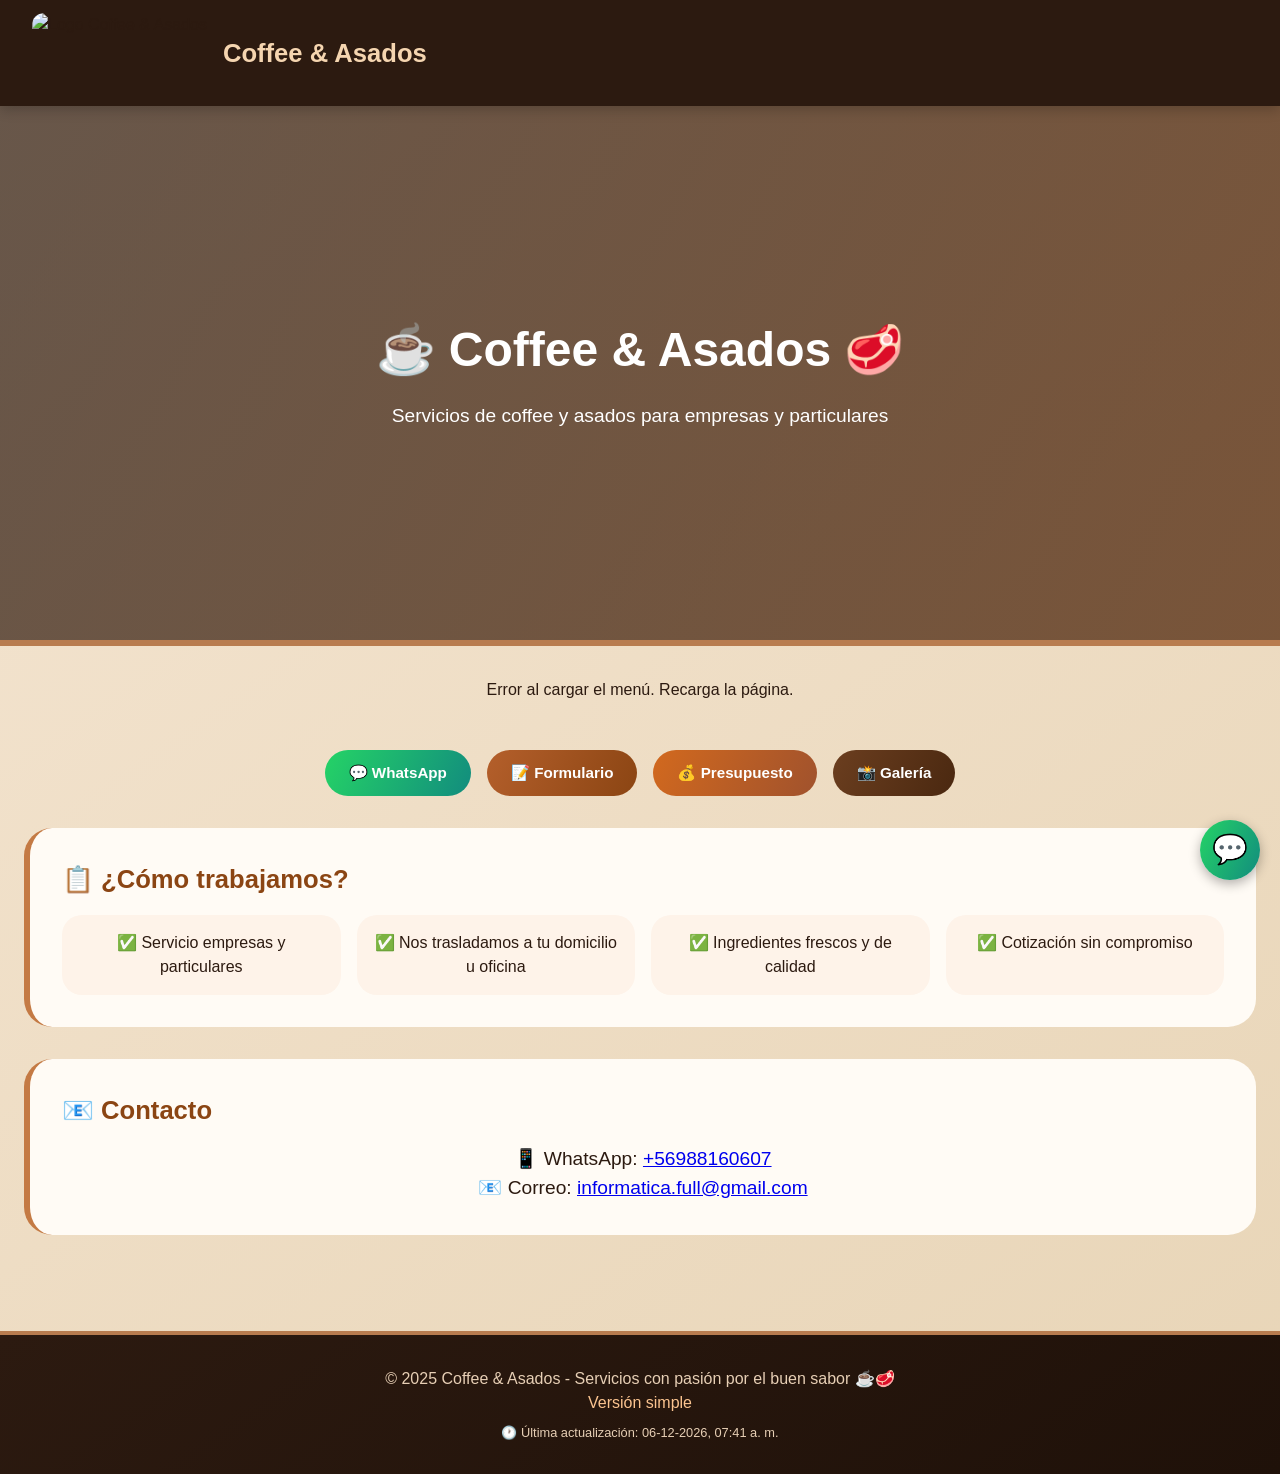
==== commit 27ff613f: "Add files via upload" ====
--- a/index.html
+++ b/index.html
@@ -5,7 +5,325 @@
     <meta name="viewport" content="width=device-width, initial-scale=1.0, user-scalable=yes">
     <title>Coffee & Asados - Servicios de coffee y asados</title>
     <link rel="icon" type="image/jpeg" href="imagenes/logo_2.jpg">
-    <link rel="stylesheet" href="css/estilo.css">
+    <style>
+        /* ========== ESTILOS OPTIMIZADOS ========== */
+        * {
+            margin: 0;
+            padding: 0;
+            box-sizing: border-box;
+        }
+
+        body {
+            font-family: 'Segoe UI', Roboto, 'Helvetica Neue', sans-serif;
+            background: linear-gradient(145deg, #F5E6D3 0%, #E8D5B7 100%);
+            color: #2C1A10;
+            line-height: 1.5;
+        }
+
+        /* Barra superior */
+        .top-bar {
+            background: #2C1A10;
+            padding: 0.8rem 2rem;
+            display: flex;
+            align-items: center;
+            justify-content: space-between;
+            flex-wrap: wrap;
+            gap: 1rem;
+            position: sticky;
+            top: 0;
+            z-index: 100;
+            box-shadow: 0 4px 12px rgba(0,0,0,0.2);
+        }
+
+        .logo-area {
+            display: flex;
+            align-items: center;
+            gap: 1rem;
+        }
+
+        .logo-area img {
+            height: 80px;
+            width: auto;
+            border-radius: 12px;
+        }
+
+        .logo-area span {
+            font-size: 1.6rem;
+            font-weight: bold;
+            color: #F5D5B0;
+        }
+
+        /* Hero */
+        .hero {
+            background: linear-gradient(115deg, rgba(44, 26, 16, 0.7), rgba(92, 51, 23, 0.8)), 
+                        url('https://images.pexels.com/photos/699953/pexels-photo-699953.jpeg?auto=compress&cs=tinysrgb&w=1600');
+            background-size: cover;
+            background-position: center 30%;
+            height: 60vh;
+            min-height: 350px;
+            display: flex;
+            align-items: center;
+            justify-content: center;
+            text-align: center;
+            color: white;
+            border-bottom: 6px solid #B87C4F;
+        }
+
+
+.hero h1 {
+    font-size: 3rem;
+    margin-bottom: 1rem;
+    animation: slideCenterLeft 3s ease-out infinite;
+}
+
+.hero p {
+    font-size: 1.2rem;
+    max-width: 600px;
+    margin: 0 auto;
+    animation: slideCenterLeft 3s ease-out infinite;
+    animation-delay: 0.3s;
+}
+
+@keyframes slideCenterLeft {
+    0% {
+        transform: translateX(100px);
+        opacity: 0;
+    }
+    10% {
+        transform: translateX(0);
+        opacity: 1;
+    }
+    20% {
+        transform: translateX(0);
+    }
+    30% {
+        transform: translateX(-20px);
+        opacity: 1;
+    }
+    70% {
+        transform: translateX(-20px);
+        opacity: 1;
+    }
+    100% {
+        transform: translateX(-20px);
+        opacity: 1;
+    }
+}
+
+
+.logo-area span {
+    font-size: 1.6rem;
+    font-weight: bold;
+    animation: cambiarColorCafe 4s infinite;
+}
+
+@keyframes cambiarColorCafe {
+    0% { color: #F5D5B0; }
+    25% { color: #D2691E; }
+    50% { color: #CD853F; }
+    75% { color: #F5D5B0; }
+    100% { color: #F5D5B0; }
+}
+
+
+
+
+        .hero p {
+            font-size: 1.2rem;
+            max-width: 600px;
+            margin: 0 auto;
+        }
+
+        /* Contenedor */
+        .container {
+            max-width: 1300px;
+            margin: 0 auto;
+            padding: 2rem 1.5rem;
+        }
+
+        /* Menús */
+        .menu-section {
+            display: flex;
+            flex-wrap: wrap;
+            gap: 2rem;
+            margin-bottom: 3rem;
+        }
+
+        .menu-card {
+            flex: 1;
+            min-width: 280px;
+            background: #FFFEF7;
+            border-radius: 32px;
+            padding: 2rem 1.8rem;
+            box-shadow: 0 20px 35px -12px rgba(60, 30, 15, 0.25);
+            transition: all 0.3s ease;
+            border: 1px solid rgba(210, 150, 90, 0.3);
+        }
+
+        .menu-card:hover {
+            transform: translateY(-6px);
+        }
+
+        .menu-card h2 {
+            font-size: 2rem;
+            margin-bottom: 1.2rem;
+            border-left: 5px solid #B45F2B;
+            padding-left: 1rem;
+            color: #3E2416;
+        }
+
+        .menu-card ul {
+            list-style: none;
+            margin-top: 1.5rem;
+        }
+
+        .menu-card li {
+            padding: 0.7rem 0;
+            border-bottom: 1px solid #F0DECA;
+            display: flex;
+            justify-content: space-between;
+            flex-wrap: wrap;
+        }
+
+        .menu-card li span:last-child {
+            color: #A6521E;
+            font-weight: bold;
+            background: #FFF2E6;
+            padding: 0.2rem 0.8rem;
+            border-radius: 40px;
+        }
+
+        .price-note {
+            background: linear-gradient(95deg, #B45F2B, #8B4513);
+            color: white;
+            padding: 0.5rem 1.2rem;
+            border-radius: 50px;
+            display: inline-block;
+            margin-top: 1.5rem;
+            font-size: 0.85rem;
+            font-weight: 600;
+        }
+
+        /* Botones */
+        .buttons-container {
+            display: flex;
+            flex-wrap: wrap;
+            justify-content: center;
+            gap: 1rem;
+            margin: 2rem 0;
+        }
+
+        .btn-whatsapp, .btn-form, .btn-presupuesto, .btn-galeria {
+            display: inline-block;
+            padding: 12px 24px;
+            font-size: 0.95rem;
+            font-weight: bold;
+            border-radius: 50px;
+            text-decoration: none;
+            transition: all 0.3s;
+            color: white;
+        }
+
+        .btn-whatsapp { background: linear-gradient(115deg, #25D366, #128C7E); }
+        .btn-whatsapp:hover { background: linear-gradient(115deg, #128C7E, #0D6C5E); transform: scale(1.02); }
+
+        .btn-form { background: linear-gradient(115deg, #B45F2B, #8B4513); }
+        .btn-form:hover { background: linear-gradient(115deg, #8B4513, #5C2E0E); transform: scale(1.02); }
+
+        .btn-presupuesto { background: linear-gradient(115deg, #D2691E, #A0522D); }
+        .btn-presupuesto:hover { background: linear-gradient(115deg, #A0522D, #6B3E1F); transform: scale(1.02); }
+
+        .btn-galeria { background: linear-gradient(115deg, #6B3E1F, #4A2810); }
+        .btn-galeria:hover { background: linear-gradient(115deg, #4A2810, #2C1A10); transform: scale(1.02); }
+
+        /* Secciones info */
+        .info-section {
+            background: #FFFBF5;
+            border-radius: 28px;
+            padding: 2rem;
+            margin-bottom: 2rem;
+            border-left: 6px solid #C47A44;
+        }
+
+        .info-section h3 {
+            font-size: 1.6rem;
+            color: #8B4513;
+            margin-bottom: 1rem;
+        }
+
+        .info-grid {
+            display: flex;
+            flex-wrap: wrap;
+            gap: 1rem;
+            margin-top: 1rem;
+        }
+
+        .info-item {
+            flex: 1;
+            min-width: 170px;
+            background: #FEF3E9;
+            padding: 1rem;
+            border-radius: 20px;
+            text-align: center;
+        }
+
+        /* Footer */
+        .footer {
+            background: linear-gradient(145deg, #2C1A10, #1F1109);
+            color: #E7CFB5;
+            text-align: center;
+            padding: 2rem;
+            margin-top: 2rem;
+            border-top: 4px solid #B87C4F;
+        }
+
+        .footer a {
+            color: #FBC490;
+            text-decoration: none;
+        }
+
+        .footer a:hover {
+            text-decoration: underline;
+        }
+
+        /* Responsive */
+        @media (max-width: 768px) {
+            .top-bar { flex-direction: column; text-align: center; }
+            .logo-area img { height: 55px; }
+            .hero h1 { font-size: 1.8rem; }
+            .hero p { font-size: 1rem; }
+            .menu-card h2 { font-size: 1.5rem; }
+            .btn-whatsapp, .btn-form, .btn-presupuesto, .btn-galeria { padding: 8px 16px; font-size: 0.8rem; }
+        }
+		
+/* Botón flotante de WhatsApp */
+.btn-whatsapp-flotante {
+    position: fixed;
+    bottom: 20px;
+    right: 20px;
+    background: linear-gradient(115deg, #25D366, #128C7E);
+    color: white;
+    width: 60px;
+    height: 60px;
+    border-radius: 50%;
+    display: flex;
+    align-items: center;
+    justify-content: center;
+    font-size: 1.8rem;
+    text-decoration: none;
+    box-shadow: 0 4px 12px rgba(0,0,0,0.3);
+    z-index: 1000;
+    transition: all 0.3s;
+}
+
+.btn-whatsapp-flotante:hover {
+    transform: scale(1.1);
+    background: linear-gradient(115deg, #128C7E, #0D6C5E);
+}
+
+
+
+    </style>
 </head>
 <body>
 
@@ -24,24 +342,23 @@
 </div>
 
 <div class="container">
-    <!-- Los menús se cargarán aquí dinámicamente -->
     <div id="menu-container" class="menu-section">
-        <p style="text-align:center; width:100%;">Cargando menú desde la base de datos...</p>
+        <p style="text-align:center; width:100%;">Cargando menú...</p>
     </div>
 
     <div class="buttons-container">
-        <a href="https://wa.me/56988160607?text=Hola%2C%20vi%20su%20sitio%20de%20Coffee%20%26%20Asados%20y%20quiero%20hacer%20un%20pedido." class="btn-whatsapp" target="_blank">💬 Pedir por WhatsApp</a>
-        <a href="https://docs.google.com/forms/d/e/1FAIpQLSc0kK9ovZFME4UBhsYkvY15cmo5Sj1s2I8hBgXccXU6yhJMhg/viewform?usp=header" class="btn-form" target="_blank">📝 Pedir por formulario</a>
-        <a href="presupuesto.html" class="btn-presupuesto">💰 Calcular presupuesto</a>
+        <a href="https://wa.me/56988160607?text=Hola%2C%20vi%20su%20sitio%20de%20Coffee%20%26%20Asados%20y%20quiero%20hacer%20un%20pedido." class="btn-whatsapp" target="_blank">💬 WhatsApp</a>
+        <a href="https://docs.google.com/forms/d/e/1FAIpQLSc0kK9ovZFME4UBhsYkvY15cmo5Sj1s2I8hBgXccXU6yhJMhg/viewform?usp=header" class="btn-form" target="_blank">📝 Formulario</a>
+        <a href="presupuesto.html" class="btn-presupuesto">💰 Presupuesto</a>
+        <a href="galeria.html" class="btn-galeria">📸 Galería</a>
     </div>
 
     <div class="info-section">
         <h3>📋 ¿Cómo trabajamos?</h3>
         <div class="info-grid">
-            <div class="info-item">✅ Servicio para empresas y particulares</div>
+            <div class="info-item">✅ Servicio empresas y particulares</div>
             <div class="info-item">✅ Nos trasladamos a tu domicilio u oficina</div>
             <div class="info-item">✅ Ingredientes frescos y de calidad</div>
-            <div class="info-item">✅ Opciones personalizadas según presupuesto</div>
             <div class="info-item">✅ Cotización sin compromiso</div>
         </div>
     </div>
@@ -57,20 +374,17 @@
 
 <div class="footer">
     <p>© 2025 Coffee & Asados - Servicios con pasión por el buen sabor ☕🥩</p>
-    <p><a href="https://sites.google.com/view/coffeeasados">Visita también nuestra versión simple</a></p>
+    <p><a href="https://sites.google.com/view/coffeeasados">Versión simple</a></p>
+    <p style="font-size: 0.8rem; margin-top: 0.5rem;">🕐 Última actualización: <span id="fechaHora"></span></p>
 </div>
 
 <script>
-    // Tu URL de la API de Google Apps Script
     const API_URL = 'https://script.google.com/macros/s/AKfycbyPQu4bcsLkqxHrEG8Ps4gGEAUjLPu2FceGqGGZeUNvDLVKt7LXvAjNnS0qHtQDYzglYQ/exec';
 
     async function cargarMenu() {
         try {
-            console.log('Cargando menú desde:', API_URL);
             const response = await fetch(API_URL);
             const data = await response.json();
-            console.log('Datos recibidos:', data);
-            
             const productos = data.productos;
             
             const coffeeItems = productos.filter(p => p.categoria === 'coffee');
@@ -89,143 +403,47 @@
             const menuHTML = `
                 <div class="menu-card">
                     <h2>☕ Coffee</h2>
-                    <ul>
-                        ${coffeeHTML}
-                    </ul>
+                    <ul>${coffeeHTML}</ul>
                     <div class="price-note">+ IVA si aplica</div>
                 </div>
                 <div class="menu-card">
                     <h2>🥩 Asados</h2>
-                    <ul>
-                        ${asadosHTML}
-                    </ul>
+                    <ul>${asadosHTML}</ul>
                     <div class="price-note">Precios por persona o por kilo</div>
                 </div>
             `;
             
             document.getElementById('menu-container').innerHTML = menuHTML;
         } catch (error) {
-            console.error('Error:', error);
-            document.getElementById('menu-container').innerHTML = '<p style="text-align:center; width:100%; color:red;">Error al cargar el menú. Por favor, recarga la página.</p>';
+            document.getElementById('menu-container').innerHTML = '<p style="text-align:center; width:100%;">Error al cargar el menú. Recarga la página.</p>';
         }
     }
     
-    document.addEventListener('DOMContentLoaded', cargarMenu);
+    function actualizarFechaHora() {
+        const ahora = new Date();
+        const opciones = { year: 'numeric', month: '2-digit', day: '2-digit', hour: '2-digit', minute: '2-digit' };
+        const fechaHoraFormateada = ahora.toLocaleString('es-CL', opciones);
+        const elementoFecha = document.getElementById('fechaHora');
+        if (elementoFecha) {
+            elementoFecha.innerText = fechaHoraFormateada;
+        }
+    }
+    
+    document.addEventListener('DOMContentLoaded', function() {
+        cargarMenu();
+        actualizarFechaHora();
+        setInterval(actualizarFechaHora, 60000);
+    });
 </script>
-</body>
-</html><!DOCTYPE html>
-<html lang="es">
-<head>
-    <meta charset="UTF-8">
-    <meta name="viewport" content="width=device-width, initial-scale=1.0, user-scalable=yes">
-    <title>Coffee & Asados - Servicios de coffee y asados</title>
-    <link rel="icon" type="image/jpeg" href="imagenes/logo_2.jpg">
-    <link rel="stylesheet" href="css/estilo.css">
-</head>
-<body>
-
-<div class="top-bar">
-    <div class="logo-area">
-        <img src="imagenes/logo_2.jpg" alt="Logo Coffee & Asados">
-        <span>Coffee & Asados</span>
-    </div>
-</div>
-
-<div class="hero">
-    <div>
-        <h1>☕ Coffee & Asados 🥩</h1>
-        <p>Servicios de coffee y asados para empresas y particulares</p>
-    </div>
-</div>
-
-<div class="container">
-    <!-- Los menús se cargarán aquí dinámicamente -->
-    <div id="menu-container" class="menu-section">
-        <p style="text-align:center; width:100%;">Cargando menú desde la base de datos...</p>
-    </div>
-
-    <div class="buttons-container">
-        <a href="https://wa.me/56988160607?text=Hola%2C%20vi%20su%20sitio%20de%20Coffee%20%26%20Asados%20y%20quiero%20hacer%20un%20pedido." class="btn-whatsapp" target="_blank">💬 Pedir por WhatsApp</a>
-        <a href="https://docs.google.com/forms/d/e/1FAIpQLSc0kK9ovZFME4UBhsYkvY15cmo5Sj1s2I8hBgXccXU6yhJMhg/viewform?usp=header" class="btn-form" target="_blank">📝 Pedir por formulario</a>
-        <a href="presupuesto.html" class="btn-presupuesto">💰 Calcular presupuesto</a>
-    </div>
-
-    <div class="info-section">
-        <h3>📋 ¿Cómo trabajamos?</h3>
-        <div class="info-grid">
-            <div class="info-item">✅ Servicio para empresas y particulares</div>
-            <div class="info-item">✅ Nos trasladamos a tu domicilio u oficina</div>
-            <div class="info-item">✅ Ingredientes frescos y de calidad</div>
-            <div class="info-item">✅ Opciones personalizadas según presupuesto</div>
-            <div class="info-item">✅ Cotización sin compromiso</div>
-        </div>
-    </div>
-
-    <div class="info-section">
-        <h3>📧 Contacto</h3>
-        <p style="text-align: center; font-size: 1.2rem;">
-            📱 WhatsApp: <a href="https://wa.me/56988160607">+56988160607</a><br>
-            📧 Correo: <a href="mailto:informatica.full@gmail.com">informatica.full@gmail.com</a>
-        </p>
-    </div>
-</div>
-
-<div class="footer">
-    <p>© 2025 Coffee & Asados - Servicios con pasión por el buen sabor ☕🥩</p>
-    <p><a href="https://sites.google.com/view/coffeeasados">Visita también nuestra versión simple</a></p>
-</div>
-
-<script>
-    // Tu URL de la API de Google Apps Script
-    const API_URL = 'https://script.google.com/macros/s/AKfycbyPQu4bcsLkqxHrEG8Ps4gGEAUjLPu2FceGqGGZeUNvDLVKt7LXvAjNnS0qHtQDYzglYQ/exec';
-
-    async function cargarMenu() {
-        try {
-            console.log('Cargando menú desde:', API_URL);
-            const response = await fetch(API_URL);
-            const data = await response.json();
-            console.log('Datos recibidos:', data);
-            
-            const productos = data.productos;
-            
-            const coffeeItems = productos.filter(p => p.categoria === 'coffee');
-            const asadosItems = productos.filter(p => p.categoria === 'asados');
-            
-            let coffeeHTML = '';
-            for (let item of coffeeItems) {
-                coffeeHTML += `<li><span>${item.producto}</span><span>$${item.precio.toLocaleString('es-CL')}</span></li>`;
-            }
-            
-            let asadosHTML = '';
-            for (let item of asadosItems) {
-                asadosHTML += `<li><span>${item.producto}</span><span>$${item.precio.toLocaleString('es-CL')}</span></li>`;
-            }
-            
-            const menuHTML = `
-                <div class="menu-card">
-                    <h2>☕ Coffee</h2>
-                    <ul>
-                        ${coffeeHTML}
-                    </ul>
-                    <div class="price-note">+ IVA si aplica</div>
-                </div>
-                <div class="menu-card">
-                    <h2>🥩 Asados</h2>
-                    <ul>
-                        ${asadosHTML}
-                    </ul>
-                    <div class="price-note">Precios por persona o por kilo</div>
-                </div>
-            `;
-            
-            document.getElementById('menu-container').innerHTML = menuHTML;
-        } catch (error) {
-            console.error('Error:', error);
-            document.getElementById('menu-container').innerHTML = '<p style="text-align:center; width:100%; color:red;">Error al cargar el menú. Por favor, recarga la página.</p>';
-        }
-    }
-    
-    document.addEventListener('DOMContentLoaded', cargarMenu);
-</script>
+
+
+
+
+
+
+<!-- Justo antes de cerrar </body> -->
+<a href="https://wa.me/56988160607?text=Hola%2C%20vi%20su%20sitio%20de%20Coffee%20%26%20Asados%20y%20quiero%20hacer%20un%20pedido." class="btn-whatsapp-flotante" target="_blank">
+    💬
+</a>
 </body>
 </html>
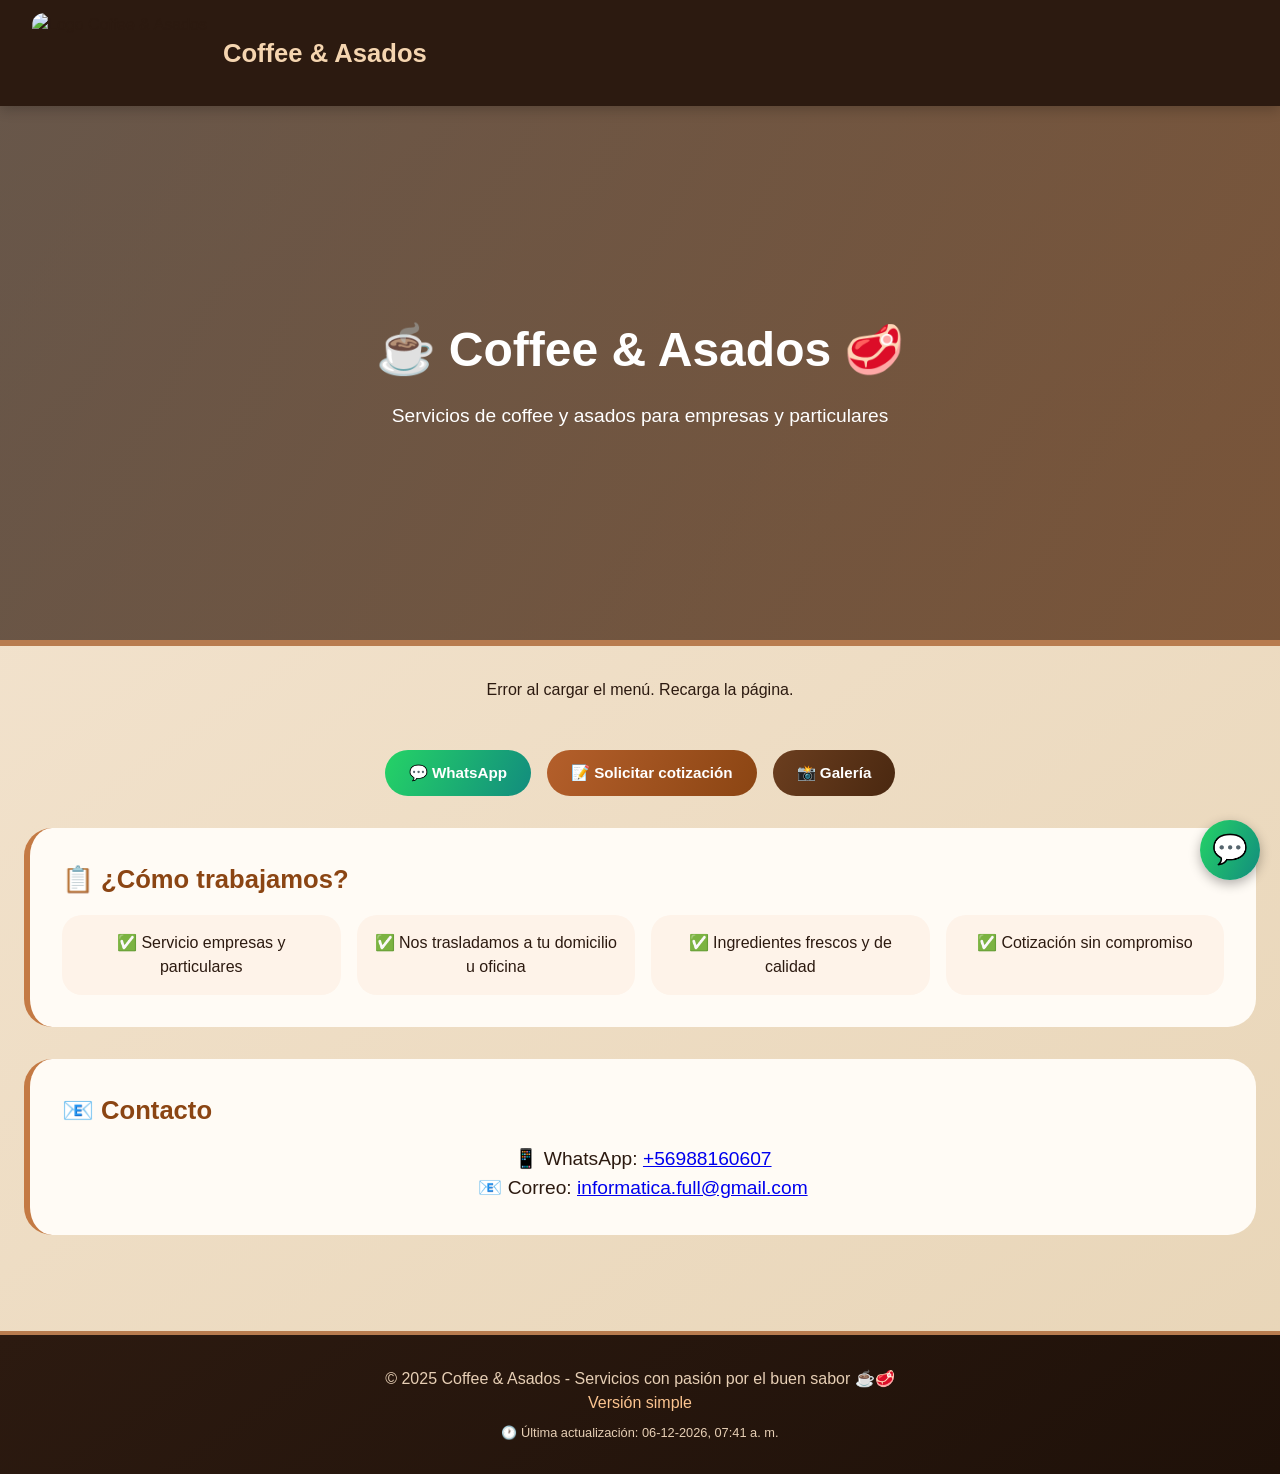
==== commit eef65792: "Add files via upload" ====
--- a/index.html
+++ b/index.html
@@ -346,12 +346,12 @@
         <p style="text-align:center; width:100%;">Cargando menú...</p>
     </div>
 
-    <div class="buttons-container">
-        <a href="https://wa.me/56988160607?text=Hola%2C%20vi%20su%20sitio%20de%20Coffee%20%26%20Asados%20y%20quiero%20hacer%20un%20pedido." class="btn-whatsapp" target="_blank">💬 WhatsApp</a>
-        <a href="https://docs.google.com/forms/d/e/1FAIpQLSc0kK9ovZFME4UBhsYkvY15cmo5Sj1s2I8hBgXccXU6yhJMhg/viewform?usp=header" class="btn-form" target="_blank">📝 Formulario</a>
-        <a href="presupuesto.html" class="btn-presupuesto">💰 Presupuesto</a>
-        <a href="galeria.html" class="btn-galeria">📸 Galería</a>
-    </div>
+  <div class="buttons-container">
+    <a href="https://wa.me/56988160607?text=Hola%2C%20vi%20su%20sitio%20de%20Coffee%20%26%20Asados%20y%20quiero%20hacer%20un%20pedido." class="btn-whatsapp" target="_blank">💬 WhatsApp</a>
+    <a href="solicitar.html" class="btn-form">📝 Solicitar cotización</a>
+    <a href="galeria.html" class="btn-galeria">📸 Galería</a>
+</div>
+
 
     <div class="info-section">
         <h3>📋 ¿Cómo trabajamos?</h3>
@@ -379,7 +379,7 @@
 </div>
 
 <script>
-    const API_URL = 'https://script.google.com/macros/s/AKfycbyPQu4bcsLkqxHrEG8Ps4gGEAUjLPu2FceGqGGZeUNvDLVKt7LXvAjNnS0qHtQDYzglYQ/exec';
+    const API_URL = 'https://script.google.com/macros/s/AKfycbxYZY89WjAdRXXwS1UFoGotccdP1QKlYYWqvY6__3BTm0xKEYjD87Pn_8u4LqiaIuCD/exec';
 
     async function cargarMenu() {
         try {
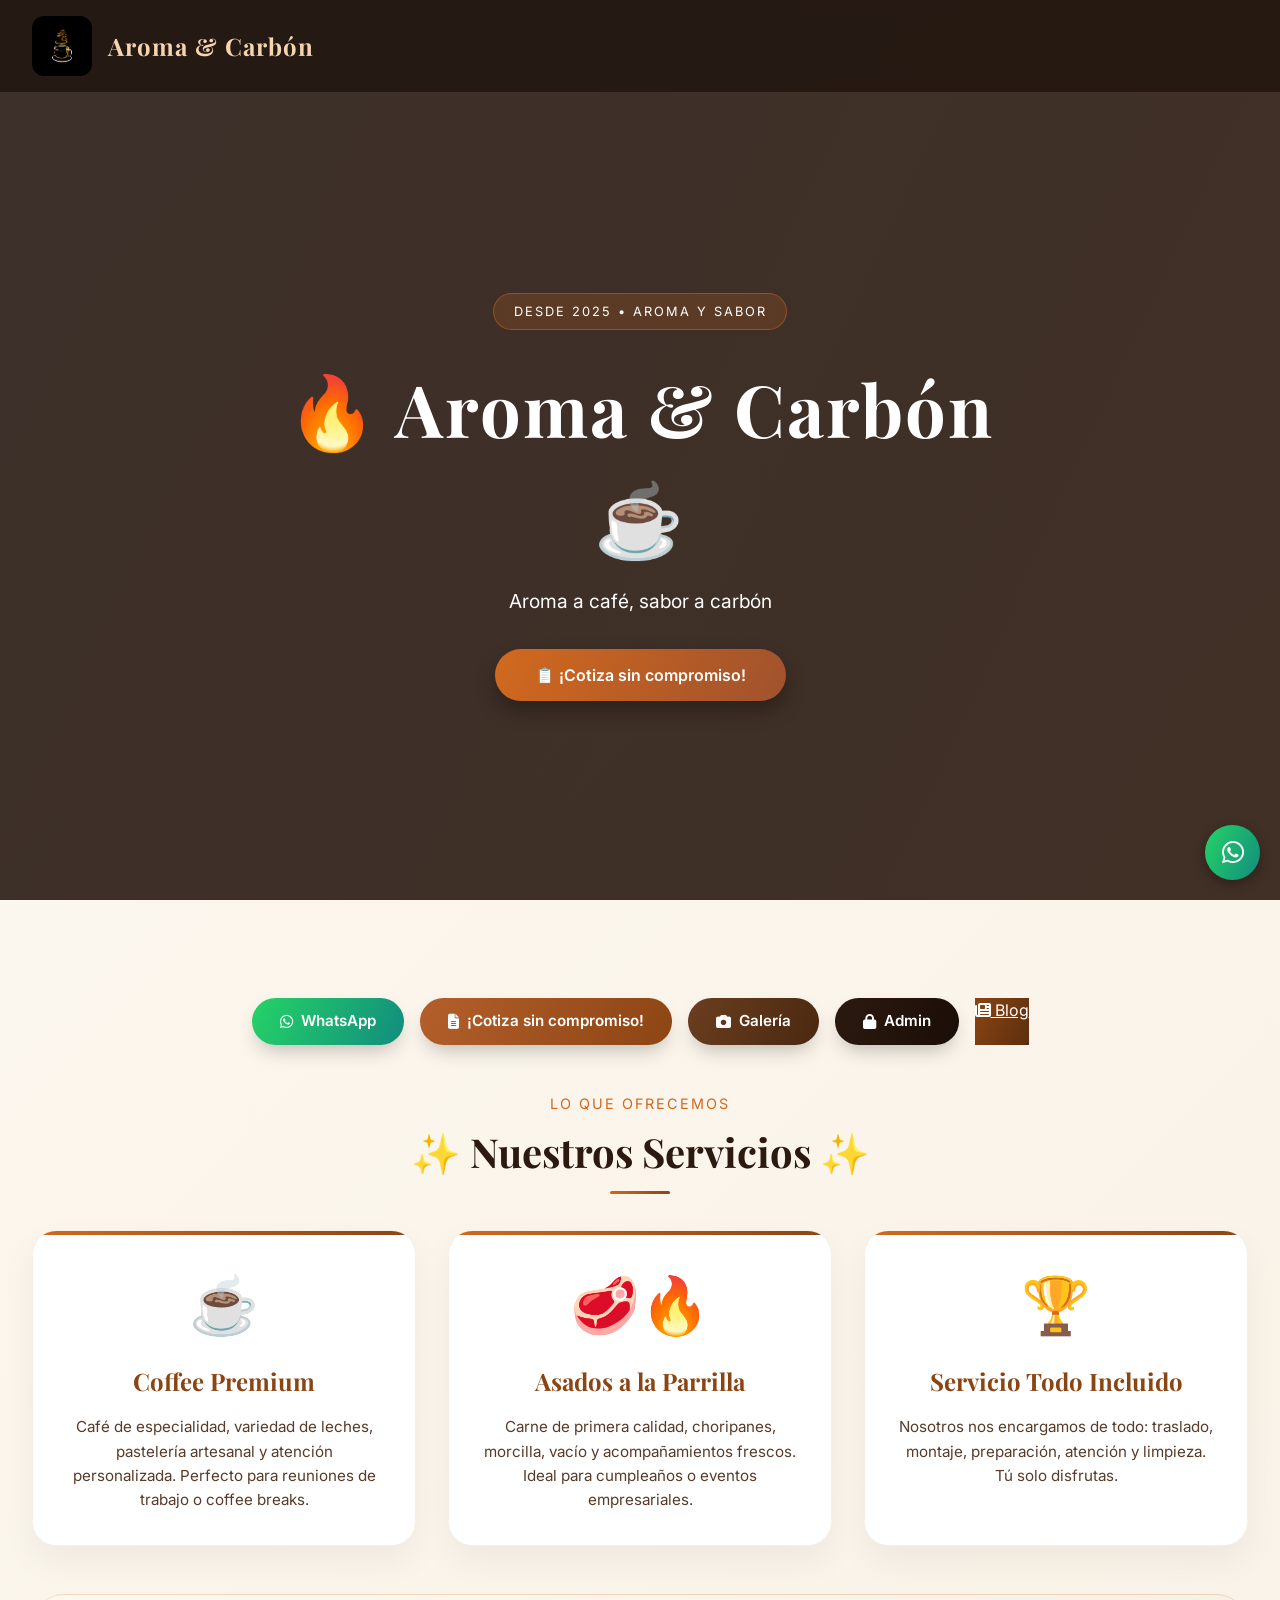
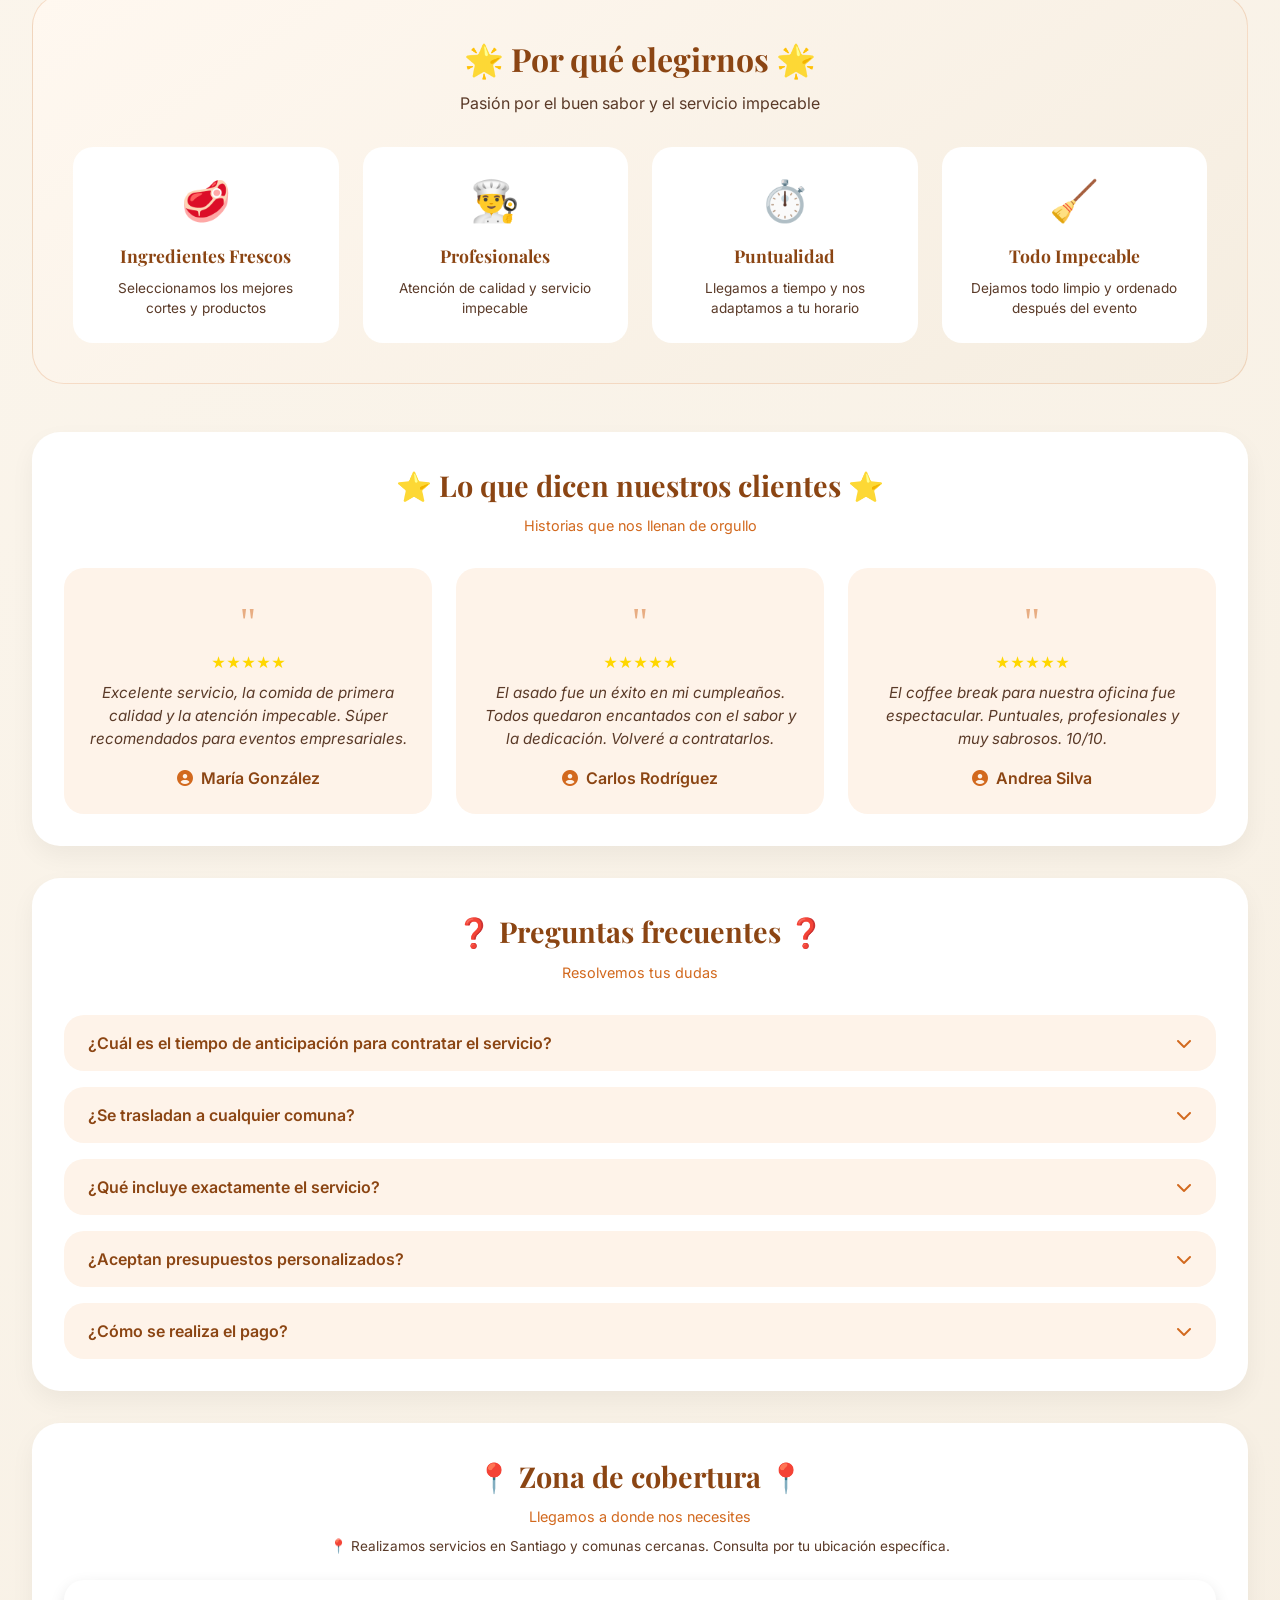
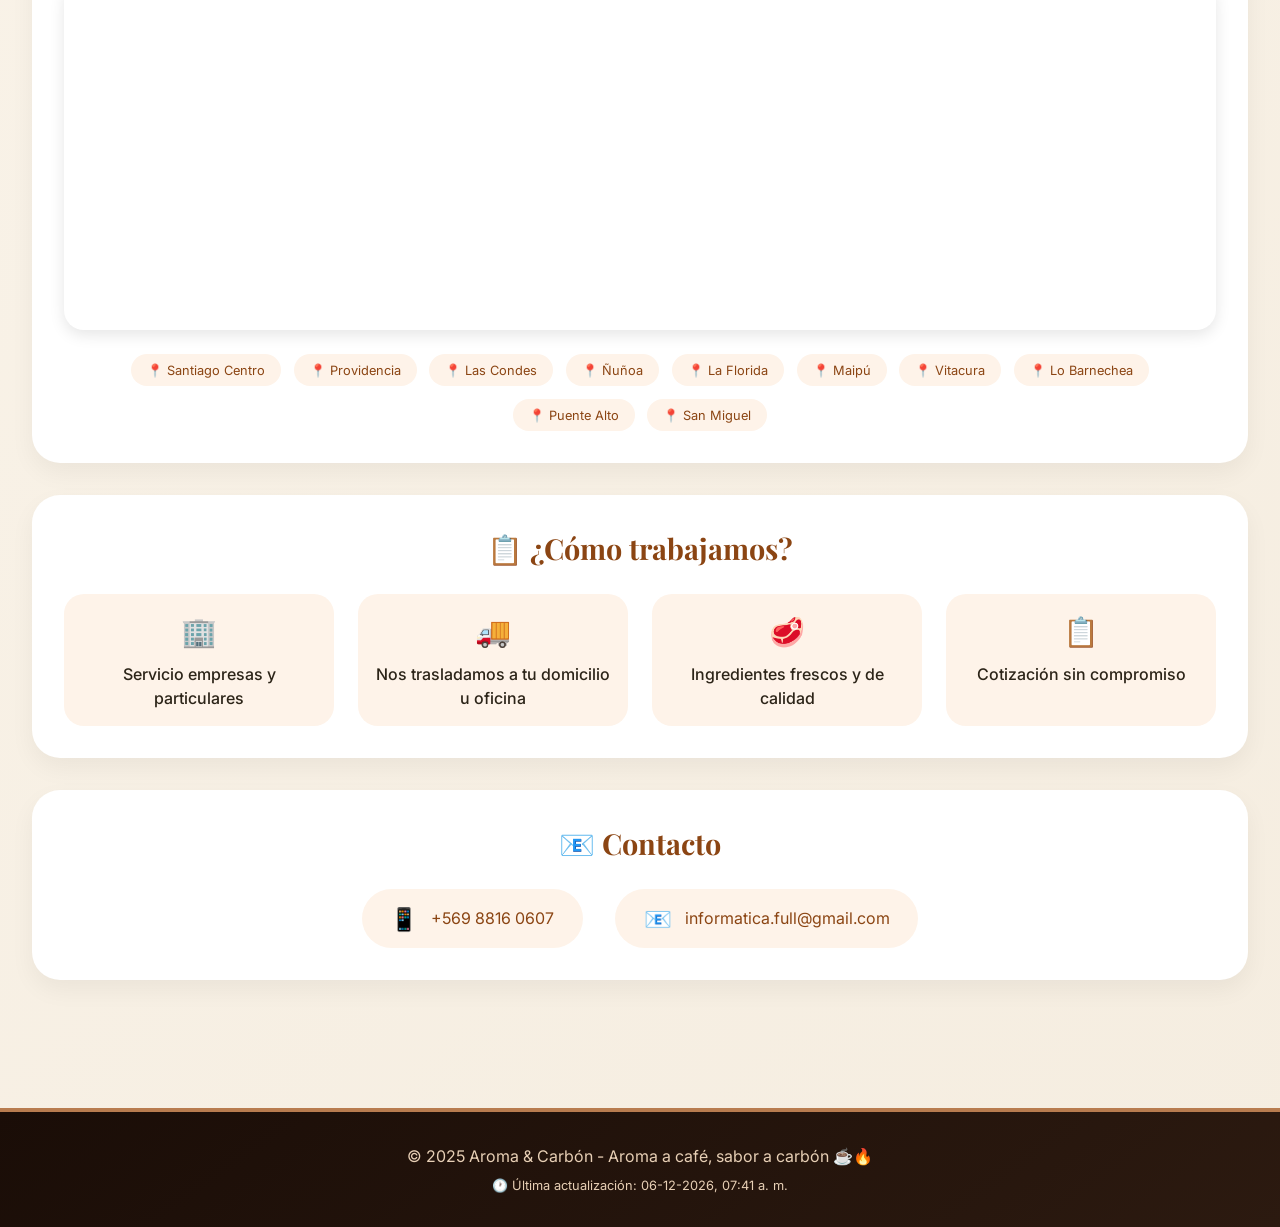
==== commit d18b6891: "Actualización del proyecto" ====
--- a/index.html
+++ b/index.html
@@ -3,10 +3,13 @@
 <head>
     <meta charset="UTF-8">
     <meta name="viewport" content="width=device-width, initial-scale=1.0, user-scalable=yes">
-    <title>Coffee & Asados - Servicios de coffee y asados</title>
+    <title>Aroma & Carbón - Servicios profesionales de coffee y asados</title>
     <link rel="icon" type="image/jpeg" href="imagenes/logo_2.jpg">
+    <!-- Google Fonts -->
+    <link href="https://fonts.googleapis.com/css2?family=Inter:opsz,wght@14..32,300;14..32,400;14..32,500;14..32,600;14..32,700&family=Playfair+Display:wght@400;500;600;700&display=swap" rel="stylesheet">
+    <!-- Font Awesome 6 -->
+    <link rel="stylesheet" href="https://cdnjs.cloudflare.com/ajax/libs/font-awesome/6.5.1/css/all.min.css">
     <style>
-        /* ========== ESTILOS OPTIMIZADOS ========== */
         * {
             margin: 0;
             padding: 0;
@@ -14,16 +17,21 @@
         }
 
         body {
-            font-family: 'Segoe UI', Roboto, 'Helvetica Neue', sans-serif;
-            background: linear-gradient(145deg, #F5E6D3 0%, #E8D5B7 100%);
-            color: #2C1A10;
+            font-family: 'Inter', sans-serif;
+            background: linear-gradient(135deg, #FDF8F0 0%, #F5EDE0 100%);
+            color: #2C2418;
             line-height: 1.5;
-        }
-
-        /* Barra superior */
+            scroll-behavior: smooth;
+        }
+
+        h1, h2, h3, h4 {
+            font-family: 'Playfair Display', serif;
+        }
+
+        /* ========== BARRA SUPERIOR ========== */
         .top-bar {
-            background: #2C1A10;
-            padding: 0.8rem 2rem;
+            background: #1A0D07;
+            padding: 1rem 2rem;
             display: flex;
             align-items: center;
             justify-content: space-between;
@@ -32,7 +40,8 @@
             position: sticky;
             top: 0;
             z-index: 100;
-            box-shadow: 0 4px 12px rgba(0,0,0,0.2);
+            backdrop-filter: blur(10px);
+            background: rgba(26, 13, 7, 0.95);
         }
 
         .logo-area {
@@ -42,234 +51,590 @@
         }
 
         .logo-area img {
-            height: 80px;
+            height: 60px;
             width: auto;
             border-radius: 12px;
+            transition: transform 0.3s;
+        }
+
+        .logo-area img:hover {
+            transform: scale(1.02);
         }
 
         .logo-area span {
-            font-size: 1.6rem;
-            font-weight: bold;
+            font-size: 1.5rem;
+            font-weight: 700;
             color: #F5D5B0;
-        }
-
-        /* Hero */
+            letter-spacing: 1px;
+            font-family: 'Playfair Display', serif;
+        }
+
+        /* ========== HERO ========== */
         .hero {
-            background: linear-gradient(115deg, rgba(44, 26, 16, 0.7), rgba(92, 51, 23, 0.8)), 
+            background: linear-gradient(115deg, rgba(26, 13, 7, 0.85), rgba(44, 26, 16, 0.9)), 
                         url('https://images.pexels.com/photos/699953/pexels-photo-699953.jpeg?auto=compress&cs=tinysrgb&w=1600');
             background-size: cover;
-            background-position: center 30%;
-            height: 60vh;
-            min-height: 350px;
+            background-position: center 35%;
+            background-attachment: fixed;
+            min-height: 90vh;
             display: flex;
             align-items: center;
             justify-content: center;
             text-align: center;
             color: white;
-            border-bottom: 6px solid #B87C4F;
-        }
-
-
-.hero h1 {
-    font-size: 3rem;
-    margin-bottom: 1rem;
-    animation: slideCenterLeft 3s ease-out infinite;
-}
-
-.hero p {
-    font-size: 1.2rem;
-    max-width: 600px;
-    margin: 0 auto;
-    animation: slideCenterLeft 3s ease-out infinite;
-    animation-delay: 0.3s;
-}
-
-@keyframes slideCenterLeft {
-    0% {
-        transform: translateX(100px);
-        opacity: 0;
-    }
-    10% {
-        transform: translateX(0);
-        opacity: 1;
-    }
-    20% {
-        transform: translateX(0);
-    }
-    30% {
-        transform: translateX(-20px);
-        opacity: 1;
-    }
-    70% {
-        transform: translateX(-20px);
-        opacity: 1;
-    }
-    100% {
-        transform: translateX(-20px);
-        opacity: 1;
-    }
-}
-
-
-.logo-area span {
-    font-size: 1.6rem;
-    font-weight: bold;
-    animation: cambiarColorCafe 4s infinite;
-}
-
-@keyframes cambiarColorCafe {
-    0% { color: #F5D5B0; }
-    25% { color: #D2691E; }
-    50% { color: #CD853F; }
-    75% { color: #F5D5B0; }
-    100% { color: #F5D5B0; }
-}
-
-
-
-
-        .hero p {
+            position: relative;
+        }
+
+        .hero-content {
+            max-width: 800px;
+            padding: 2rem;
+        }
+
+        .hero-content .badge {
+            display: inline-block;
+            background: rgba(210, 105, 30, 0.2);
+            backdrop-filter: blur(10px);
+            padding: 0.5rem 1.2rem;
+            border-radius: 50px;
+            font-size: 0.8rem;
+            letter-spacing: 2px;
+            margin-bottom: 1.5rem;
+            border: 1px solid rgba(210, 105, 30, 0.5);
+        }
+
+        .hero-content h1 {
+            font-size: 4.5rem;
+            margin-bottom: 1rem;
+            font-weight: 700;
+            letter-spacing: 2px;
+            animation: fadeSlideDown 1s ease-out;
+        }
+
+        .hero-content p {
             font-size: 1.2rem;
             max-width: 600px;
-            margin: 0 auto;
-        }
-
-        /* Contenedor */
+            margin: 0 auto 2rem;
+            opacity: 0.9;
+            line-height: 1.6;
+            animation: fadeSlideDown 1s ease-out 0.2s both;
+        }
+
+        .btn-hero {
+            display: inline-block;
+            padding: 14px 40px;
+            background: linear-gradient(115deg, #D2691E, #A0522D);
+            color: white;
+            font-size: 1rem;
+            font-weight: 600;
+            border-radius: 50px;
+            text-decoration: none;
+            transition: all 0.3s;
+            box-shadow: 0 10px 20px rgba(0,0,0,0.3);
+            animation: fadeSlideDown 1s ease-out 0.4s both;
+        }
+
+        .btn-hero:hover {
+            transform: translateY(-3px);
+            box-shadow: 0 15px 30px rgba(210, 105, 30, 0.4);
+            background: linear-gradient(115deg, #E07A2E, #B85D1F);
+        }
+
+        @keyframes fadeSlideDown {
+            0% { opacity: 0; transform: translateY(-30px); }
+            100% { opacity: 1; transform: translateY(0); }
+        }
+
+        /* ========== CONTENEDOR ========== */
         .container {
             max-width: 1300px;
             margin: 0 auto;
-            padding: 2rem 1.5rem;
-        }
-
-        /* Menús */
-        .menu-section {
-            display: flex;
-            flex-wrap: wrap;
-            gap: 2rem;
+            padding: 4rem 2rem;
+        }
+
+        .section-header {
+            text-align: center;
             margin-bottom: 3rem;
         }
 
-        .menu-card {
-            flex: 1;
-            min-width: 280px;
-            background: #FFFEF7;
-            border-radius: 32px;
-            padding: 2rem 1.8rem;
-            box-shadow: 0 20px 35px -12px rgba(60, 30, 15, 0.25);
-            transition: all 0.3s ease;
-            border: 1px solid rgba(210, 150, 90, 0.3);
-        }
-
-        .menu-card:hover {
-            transform: translateY(-6px);
-        }
-
-        .menu-card h2 {
-            font-size: 2rem;
-            margin-bottom: 1.2rem;
-            border-left: 5px solid #B45F2B;
-            padding-left: 1rem;
-            color: #3E2416;
-        }
-
-        .menu-card ul {
-            list-style: none;
-            margin-top: 1.5rem;
-        }
-
-        .menu-card li {
-            padding: 0.7rem 0;
-            border-bottom: 1px solid #F0DECA;
-            display: flex;
-            justify-content: space-between;
-            flex-wrap: wrap;
-        }
-
-        .menu-card li span:last-child {
-            color: #A6521E;
-            font-weight: bold;
-            background: #FFF2E6;
-            padding: 0.2rem 0.8rem;
-            border-radius: 40px;
-        }
-
-        .price-note {
-            background: linear-gradient(95deg, #B45F2B, #8B4513);
-            color: white;
-            padding: 0.5rem 1.2rem;
-            border-radius: 50px;
+        .section-header .subtitle {
+            color: #D2691E;
+            font-size: 0.9rem;
+            letter-spacing: 2px;
+            text-transform: uppercase;
+            margin-bottom: 0.5rem;
+        }
+
+        .section-header h2 {
+            font-size: 2.5rem;
+            color: #2C1A10;
+            position: relative;
             display: inline-block;
-            margin-top: 1.5rem;
-            font-size: 0.85rem;
-            font-weight: 600;
-        }
-
-        /* Botones */
+        }
+
+        .section-header h2::after {
+            content: '';
+            position: absolute;
+            bottom: -12px;
+            left: 50%;
+            transform: translateX(-50%);
+            width: 60px;
+            height: 3px;
+            background: linear-gradient(95deg, #D2691E, #8B4513);
+            border-radius: 3px;
+        }
+
+        /* ========== BOTONES PRINCIPALES ========== */
         .buttons-container {
             display: flex;
             flex-wrap: wrap;
             justify-content: center;
             gap: 1rem;
-            margin: 2rem 0;
-        }
-
-        .btn-whatsapp, .btn-form, .btn-presupuesto, .btn-galeria {
-            display: inline-block;
-            padding: 12px 24px;
+            margin: 2rem 0 3rem;
+        }
+
+        .btn-whatsapp, .btn-form, .btn-galeria, .btn-admin {
+            display: inline-flex;
+            align-items: center;
+            gap: 0.5rem;
+            padding: 12px 28px;
             font-size: 0.95rem;
-            font-weight: bold;
+            font-weight: 600;
             border-radius: 50px;
             text-decoration: none;
             transition: all 0.3s;
+            box-shadow: 0 10px 20px -6px rgba(0,0,0,0.25);
+        }
+
+        .btn-whatsapp {
+            background: linear-gradient(115deg, #25D366, #128C7E);
             color: white;
         }
-
-        .btn-whatsapp { background: linear-gradient(115deg, #25D366, #128C7E); }
         .btn-whatsapp:hover { background: linear-gradient(115deg, #128C7E, #0D6C5E); transform: scale(1.02); }
 
-        .btn-form { background: linear-gradient(115deg, #B45F2B, #8B4513); }
+        .btn-form {
+            background: linear-gradient(115deg, #B45F2B, #8B4513);
+            color: white;
+        }
         .btn-form:hover { background: linear-gradient(115deg, #8B4513, #5C2E0E); transform: scale(1.02); }
 
-        .btn-presupuesto { background: linear-gradient(115deg, #D2691E, #A0522D); }
-        .btn-presupuesto:hover { background: linear-gradient(115deg, #A0522D, #6B3E1F); transform: scale(1.02); }
-
-        .btn-galeria { background: linear-gradient(115deg, #6B3E1F, #4A2810); }
+        .btn-galeria {
+            background: linear-gradient(115deg, #6B3E1F, #4A2810);
+            color: white;
+        }
         .btn-galeria:hover { background: linear-gradient(115deg, #4A2810, #2C1A10); transform: scale(1.02); }
 
-        /* Secciones info */
-        .info-section {
-            background: #FFFBF5;
+        .btn-admin {
+            background: linear-gradient(115deg, #2C1A10, #1A0D07);
+            color: white;
+        }
+        .btn-admin:hover { background: linear-gradient(115deg, #1A0D07, #0d0d0d); transform: scale(1.02); }
+
+        /* ========== SERVICIOS ========== */
+        .servicios-grid {
+            display: grid;
+            grid-template-columns: repeat(auto-fit, minmax(320px, 1fr));
+            gap: 2rem;
+            margin-bottom: 3rem;
+        }
+
+        .servicio-card {
+            background: white;
+            border-radius: 24px;
+            padding: 2rem;
+            text-align: center;
+            transition: all 0.4s ease;
+            box-shadow: 0 15px 35px rgba(0,0,0,0.05);
+            border: 1px solid rgba(210, 150, 90, 0.15);
+            position: relative;
+            overflow: hidden;
+        }
+
+        .servicio-card::before {
+            content: '';
+            position: absolute;
+            top: 0;
+            left: 0;
+            right: 0;
+            height: 4px;
+            background: linear-gradient(95deg, #D2691E, #8B4513);
+        }
+
+        .servicio-card:hover {
+            transform: translateY(-8px);
+            box-shadow: 0 25px 45px rgba(0,0,0,0.1);
+        }
+
+        .servicio-card .icono {
+            font-size: 3.5rem;
+            margin-bottom: 1rem;
+        }
+
+        .servicio-card h3 {
+            color: #8B4513;
+            font-size: 1.5rem;
+            margin-bottom: 1rem;
+            font-family: 'Playfair Display', serif;
+        }
+
+        .servicio-card p {
+            color: #5A3A28;
+            line-height: 1.6;
+            font-size: 0.95rem;
+        }
+
+        /* ========== POR QUÉ ELEGIRNOS ========== */
+        .calidad-section {
+            background: linear-gradient(145deg, #FFF8F0, #F5EDE0);
+            border-radius: 32px;
+            padding: 2.5rem;
+            margin-bottom: 3rem;
+            text-align: center;
+            border: 1px solid rgba(210, 105, 30, 0.2);
+        }
+
+        .calidad-section h2 {
+            color: #8B4513;
+            font-size: 2rem;
+            margin-bottom: 0.5rem;
+        }
+
+        .calidad-section > p {
+            color: #5A3A28;
+            margin-bottom: 2rem;
+        }
+
+        .calidad-grid {
+            display: grid;
+            grid-template-columns: repeat(auto-fit, minmax(220px, 1fr));
+            gap: 1.5rem;
+        }
+
+        .calidad-item {
+            background: white;
+            padding: 1.5rem;
+            border-radius: 20px;
+            transition: all 0.3s;
+            text-align: center;
+        }
+
+        .calidad-item:hover {
+            transform: translateY(-5px);
+            box-shadow: 0 10px 25px rgba(0,0,0,0.1);
+        }
+
+        .calidad-item .icono {
+            font-size: 2.5rem;
+            display: block;
+            margin-bottom: 0.8rem;
+        }
+
+        .calidad-item h4 {
+            color: #8B4513;
+            margin-bottom: 0.5rem;
+            font-size: 1.1rem;
+        }
+
+        .calidad-item p {
+            font-size: 0.85rem;
+            color: #5A3A28;
+        }
+
+        /* ========== TESTIMONIOS ========== */
+        .testimonios-section {
+            background: white;
             border-radius: 28px;
             padding: 2rem;
             margin-bottom: 2rem;
-            border-left: 6px solid #C47A44;
+            box-shadow: 0 10px 25px rgba(0,0,0,0.05);
+            text-align: center;
+        }
+
+        .testimonios-section h3 {
+            font-size: 1.8rem;
+            color: #8B4513;
+            margin-bottom: 0.5rem;
+            font-family: 'Playfair Display', serif;
+        }
+
+        .testimonios-subtitle {
+            color: #D2691E;
+            margin-bottom: 2rem;
+            font-size: 0.9rem;
+        }
+
+        .testimonios-grid {
+            display: grid;
+            grid-template-columns: repeat(auto-fit, minmax(280px, 1fr));
+            gap: 1.5rem;
+        }
+
+        .testimonio-card {
+            background: #FEF3E9;
+            border-radius: 20px;
+            padding: 1.5rem;
+            text-align: center;
+            transition: all 0.3s;
+        }
+
+        .testimonio-card:hover {
+            transform: translateY(-5px);
+            box-shadow: 0 10px 25px rgba(0,0,0,0.1);
+        }
+
+        .testimonio-card .comillas {
+            font-size: 2.5rem;
+            color: #D2691E;
+            opacity: 0.5;
+            font-family: serif;
+        }
+
+        .testimonio-card p {
+            font-style: italic;
+            color: #5A3A28;
+            margin: 0.5rem 0;
+            font-size: 0.95rem;
+        }
+
+        .testimonio-card .cliente {
+            font-weight: 600;
+            color: #8B4513;
+            margin-top: 1rem;
+            display: flex;
+            align-items: center;
+            justify-content: center;
+            gap: 0.5rem;
+        }
+
+        .testimonio-card .cliente i {
+            color: #D2691E;
+        }
+
+        .testimonio-card .estrellas {
+            color: #FFD700;
+            margin-bottom: 0.5rem;
+            font-size: 0.9rem;
+        }
+
+        /* ========== FAQ ========== */
+        .faq-section {
+            background: white;
+            border-radius: 28px;
+            padding: 2rem;
+            margin-bottom: 2rem;
+            box-shadow: 0 10px 25px rgba(0,0,0,0.05);
+            text-align: center;
+        }
+
+        .faq-section h3 {
+            font-size: 1.8rem;
+            color: #8B4513;
+            margin-bottom: 0.5rem;
+            font-family: 'Playfair Display', serif;
+        }
+
+        .faq-subtitle {
+            color: #D2691E;
+            margin-bottom: 2rem;
+            font-size: 0.9rem;
+        }
+
+        .faq-grid {
+            display: flex;
+            flex-direction: column;
+            gap: 1rem;
+            text-align: left;
+        }
+
+        .faq-item {
+            background: #FEF3E9;
+            border-radius: 20px;
+            overflow: hidden;
+            transition: all 0.3s;
+        }
+
+        .faq-item:hover {
+            transform: translateX(5px);
+        }
+
+        .faq-pregunta {
+            padding: 1rem 1.5rem;
+            font-weight: 600;
+            color: #8B4513;
+            cursor: pointer;
+            display: flex;
+            justify-content: space-between;
+            align-items: center;
+            transition: all 0.3s;
+        }
+
+        .faq-pregunta i {
+            color: #D2691E;
+            transition: transform 0.3s;
+        }
+
+        .faq-pregunta i.rotado {
+            transform: rotate(180deg);
+        }
+
+        .faq-respuesta {
+            max-height: 0;
+            overflow: hidden;
+            transition: max-height 0.3s ease-out;
+            padding: 0 1.5rem;
+            color: #5A3A28;
+            font-size: 0.9rem;
+        }
+
+        .faq-respuesta.visible {
+            max-height: 200px;
+            padding: 0 1.5rem 1rem 1.5rem;
+        }
+
+        /* ========== MAPA DE COBERTURA ========== */
+        .mapa-section {
+            background: white;
+            border-radius: 28px;
+            padding: 2rem;
+            margin-bottom: 2rem;
+            box-shadow: 0 10px 25px rgba(0,0,0,0.05);
+            text-align: center;
+        }
+
+        .mapa-section h3 {
+            font-size: 1.8rem;
+            color: #8B4513;
+            margin-bottom: 0.5rem;
+            font-family: 'Playfair Display', serif;
+        }
+
+        .mapa-subtitle {
+            color: #D2691E;
+            margin-bottom: 0.5rem;
+            font-size: 0.9rem;
+        }
+
+        .mapa-info {
+            color: #5A3A28;
+            font-size: 0.85rem;
+            margin-bottom: 1.5rem;
+        }
+
+        .mapa-container {
+            border-radius: 20px;
+            overflow: hidden;
+            box-shadow: 0 5px 15px rgba(0,0,0,0.1);
+        }
+
+        .mapa-container iframe {
+            width: 100%;
+            height: 350px;
+            border: 0;
+            display: block;
+        }
+
+        .zonas-cobertura {
+            display: flex;
+            flex-wrap: wrap;
+            justify-content: center;
+            gap: 0.8rem;
+            margin-top: 1.5rem;
+        }
+
+        .zona-badge {
+            background: #FEF3E9;
+            padding: 0.4rem 1rem;
+            border-radius: 50px;
+            font-size: 0.8rem;
+            color: #8B4513;
+            transition: all 0.3s;
+        }
+
+        .zona-badge:hover {
+            background: #D2691E;
+            color: white;
+            transform: translateY(-2px);
+        }
+
+        /* ========== CÓMO TRABAJAMOS ========== */
+        .info-section {
+            background: white;
+            border-radius: 28px;
+            padding: 2rem;
+            margin-bottom: 2rem;
+            box-shadow: 0 10px 25px rgba(0,0,0,0.05);
+            text-align: center;
         }
 
         .info-section h3 {
-            font-size: 1.6rem;
+            font-size: 1.8rem;
             color: #8B4513;
-            margin-bottom: 1rem;
+            margin-bottom: 1.5rem;
+            font-family: 'Playfair Display', serif;
         }
 
         .info-grid {
-            display: flex;
-            flex-wrap: wrap;
-            gap: 1rem;
-            margin-top: 1rem;
+            display: grid;
+            grid-template-columns: repeat(auto-fit, minmax(200px, 1fr));
+            gap: 1.5rem;
         }
 
         .info-item {
-            flex: 1;
-            min-width: 170px;
             background: #FEF3E9;
             padding: 1rem;
             border-radius: 20px;
             text-align: center;
-        }
-
-        /* Footer */
+            transition: all 0.3s;
+            font-weight: 500;
+        }
+
+        .info-item:hover {
+            transform: translateY(-3px);
+            background: #F5E6D3;
+        }
+
+        .info-item .icono {
+            font-size: 1.8rem;
+            margin-bottom: 0.5rem;
+            display: block;
+        }
+
+        /* ========== CONTACTO ========== */
+        .contacto-grid {
+            display: flex;
+            flex-wrap: wrap;
+            justify-content: center;
+            gap: 2rem;
+            margin-top: 1rem;
+        }
+
+        .contacto-item {
+            display: flex;
+            align-items: center;
+            gap: 0.8rem;
+            background: #FEF3E9;
+            padding: 0.8rem 1.8rem;
+            border-radius: 60px;
+            transition: all 0.3s;
+            text-decoration: none;
+            color: #8B4513;
+        }
+
+        .contacto-item:hover {
+            transform: scale(1.02);
+            background: #F5E6D3;
+        }
+
+        .contacto-item .icono {
+            font-size: 1.4rem;
+        }
+
+        .contacto-item span {
+            font-size: 1rem;
+        }
+
+        /* ========== FOOTER ========== */
         .footer {
-            background: linear-gradient(145deg, #2C1A10, #1F1109);
+            background: linear-gradient(145deg, #1A0D07, #2C1A10);
             color: #E7CFB5;
             text-align: center;
             padding: 2rem;
@@ -286,41 +651,120 @@
             text-decoration: underline;
         }
 
-        /* Responsive */
+        /* ========== NOTIFICACIÓN ========== */
+        .notificacion {
+            position: fixed;
+            top: 20px;
+            left: 50%;
+            transform: translateX(-50%);
+            background: linear-gradient(135deg, #25D366, #128C7E);
+            color: white;
+            padding: 12px 24px;
+            border-radius: 50px;
+            font-weight: bold;
+            box-shadow: 0 4px 15px rgba(0,0,0,0.2);
+            z-index: 2000;
+            display: none;
+            animation: slideDown 0.3s ease-out;
+            font-size: 1rem;
+            white-space: nowrap;
+        }
+
+        @keyframes slideDown {
+            0% { opacity: 0; transform: translateX(-50%) translateY(-30px); }
+            100% { opacity: 1; transform: translateX(-50%) translateY(0); }
+        }
+
+        /* ========== BOTÓN VOLVER ARRIBA ========== */
+        .btn-subir {
+            position: fixed;
+            bottom: 90px;
+            right: 20px;
+            background: linear-gradient(115deg, #D2691E, #A0522D);
+            color: white;
+            width: 45px;
+            height: 45px;
+            border-radius: 50%;
+            display: flex;
+            align-items: center;
+            justify-content: center;
+            font-size: 1.2rem;
+            text-decoration: none;
+            box-shadow: 0 4px 12px rgba(0,0,0,0.3);
+            z-index: 1000;
+            transition: all 0.3s;
+            cursor: pointer;
+            border: none;
+            opacity: 0;
+            visibility: hidden;
+            transition: all 0.3s;
+        }
+
+        .btn-subir.visible {
+            opacity: 1;
+            visibility: visible;
+        }
+
+        .btn-subir:hover {
+            transform: scale(1.1);
+            background: linear-gradient(115deg, #E07A2E, #B85D1F);
+        }
+
+        @media (max-width: 992px) {
+            .hero-content h1 { font-size: 3rem; }
+            .container { padding: 3rem 1.5rem; }
+            .section-header h2 { font-size: 2rem; }
+        }
+
         @media (max-width: 768px) {
             .top-bar { flex-direction: column; text-align: center; }
-            .logo-area img { height: 55px; }
-            .hero h1 { font-size: 1.8rem; }
-            .hero p { font-size: 1rem; }
-            .menu-card h2 { font-size: 1.5rem; }
-            .btn-whatsapp, .btn-form, .btn-presupuesto, .btn-galeria { padding: 8px 16px; font-size: 0.8rem; }
+            .logo-area img { height: 45px; }
+            .hero { min-height: 70vh; background-attachment: scroll; }
+            .hero-content h1 { font-size: 2rem; }
+            .hero-content p { font-size: 1rem; }
+            .container { padding: 2rem 1rem; }
+            .btn-whatsapp, .btn-form, .btn-galeria, .btn-admin { padding: 8px 16px; font-size: 0.85rem; }
+            .contacto-item { padding: 0.6rem 1.2rem; }
+            .contacto-item span { font-size: 0.85rem; }
+            .calidad-section { padding: 1.5rem; }
+            .servicio-card { padding: 1.5rem; }
+            .btn-subir { bottom: 80px; right: 15px; width: 40px; height: 40px; font-size: 1rem; }
+            .mapa-container iframe { height: 250px; }
+        }
+
+        /* Botón flotante WhatsApp */
+        .btn-whatsapp-flotante {
+            position: fixed;
+            bottom: 20px;
+            right: 20px;
+            background: linear-gradient(115deg, #25D366, #128C7E);
+            color: white;
+            width: 55px;
+            height: 55px;
+            border-radius: 50%;
+            display: flex;
+            align-items: center;
+            justify-content: center;
+            font-size: 1.6rem;
+            text-decoration: none;
+            box-shadow: 0 4px 12px rgba(0,0,0,0.3);
+            z-index: 1000;
+            transition: all 0.3s;
+        }
+
+        .btn-whatsapp-flotante:hover {
+            transform: scale(1.1);
+        }
+
+        @media (max-width: 768px) {
+            .btn-whatsapp-flotante { width: 45px; height: 45px; font-size: 1.3rem; bottom: 20px; }
         }
 		
-/* Botón flotante de WhatsApp */
-.btn-whatsapp-flotante {
-    position: fixed;
-    bottom: 20px;
-    right: 20px;
-    background: linear-gradient(115deg, #25D366, #128C7E);
+		.btn-blog {
+    background: linear-gradient(115deg, #8B4513, #5C2E0E);
     color: white;
-    width: 60px;
-    height: 60px;
-    border-radius: 50%;
-    display: flex;
-    align-items: center;
-    justify-content: center;
-    font-size: 1.8rem;
-    text-decoration: none;
-    box-shadow: 0 4px 12px rgba(0,0,0,0.3);
-    z-index: 1000;
-    transition: all 0.3s;
 }
-
-.btn-whatsapp-flotante:hover {
-    transform: scale(1.1);
-    background: linear-gradient(115deg, #128C7E, #0D6C5E);
-}
-
+.btn-blog:hover { background: linear-gradient(115deg, #5C2E0E, #3E1A0A); transform: scale(1.02); }
 
 
     </style>
@@ -329,121 +773,262 @@
 
 <div class="top-bar">
     <div class="logo-area">
-        <img src="imagenes/logo_2.jpg" alt="Logo Coffee & Asados">
-        <span>Coffee & Asados</span>
+        <img src="imagenes/logo_2.jpg" alt="Logo Aroma & Carbón">
+        <span>Aroma & Carbón</span>
     </div>
 </div>
 
 <div class="hero">
-    <div>
-        <h1>☕ Coffee & Asados 🥩</h1>
-        <p>Servicios de coffee y asados para empresas y particulares</p>
+    <div class="hero-content">
+        <div class="badge">DESDE 2025 • AROMA Y SABOR</div>
+        <h1>🔥 Aroma & Carbón ☕</h1>
+        <p>Aroma a café, sabor a carbón</p>
+        <a href="solicitar.html" class="btn-hero">📋 ¡Cotiza sin compromiso!</a>
     </div>
 </div>
 
 <div class="container">
-    <div id="menu-container" class="menu-section">
-        <p style="text-align:center; width:100%;">Cargando menú...</p>
+    <div id="notificacion" class="notificacion"></div>
+
+    <!-- BOTONES PRINCIPALES (MOVIDOS AQUÍ) -->
+    <div class="buttons-container">
+        <a href="https://wa.me/56988160607?text=Hola%2C%20vi%20su%20sitio%20de%20Aroma%20%26%20Carbón%20y%20quiero%20hacer%20un%20pedido." class="btn-whatsapp" target="_blank"><i class="fab fa-whatsapp"></i> WhatsApp</a>
+        <a href="solicitar.html" class="btn-form"><i class="fas fa-file-alt"></i> ¡Cotiza sin compromiso!</a>
+        <a href="galeria.html" class="btn-galeria"><i class="fas fa-camera"></i> Galería</a>
+        <a href="admin.html" class="btn-admin"><i class="fas fa-lock"></i> Admin</a>
+		<a href="blog.html" class="btn-blog"><i class="fas fa-newspaper"></i> Blog</a>
     </div>
 
-  <div class="buttons-container">
-    <a href="https://wa.me/56988160607?text=Hola%2C%20vi%20su%20sitio%20de%20Coffee%20%26%20Asados%20y%20quiero%20hacer%20un%20pedido." class="btn-whatsapp" target="_blank">💬 WhatsApp</a>
-    <a href="solicitar.html" class="btn-form">📝 Solicitar cotización</a>
-    <a href="galeria.html" class="btn-galeria">📸 Galería</a>
-</div>
-
-
+    <!-- SERVICIOS -->
+    <div class="section-header">
+        <div class="subtitle">Lo que ofrecemos</div>
+        <h2>✨ Nuestros Servicios ✨</h2>
+    </div>
+    <div class="servicios-grid">
+        <div class="servicio-card">
+            <div class="icono">☕</div>
+            <h3>Coffee Premium</h3>
+            <p>Café de especialidad, variedad de leches, pastelería artesanal y atención personalizada. Perfecto para reuniones de trabajo o coffee breaks.</p>
+        </div>
+        <div class="servicio-card">
+            <div class="icono">🥩🔥</div>
+            <h3>Asados a la Parrilla</h3>
+            <p>Carne de primera calidad, choripanes, morcilla, vacío y acompañamientos frescos. Ideal para cumpleaños o eventos empresariales.</p>
+        </div>
+        <div class="servicio-card">
+            <div class="icono">🏆</div>
+            <h3>Servicio Todo Incluido</h3>
+            <p>Nosotros nos encargamos de todo: traslado, montaje, preparación, atención y limpieza. Tú solo disfrutas.</p>
+        </div>
+    </div>
+
+    <!-- POR QUÉ ELEGIRNOS -->
+    <div class="calidad-section">
+        <h2>🌟 Por qué elegirnos 🌟</h2>
+        <p>Pasión por el buen sabor y el servicio impecable</p>
+        <div class="calidad-grid">
+            <div class="calidad-item">
+                <span class="icono">🥩</span>
+                <h4>Ingredientes Frescos</h4>
+                <p>Seleccionamos los mejores cortes y productos</p>
+            </div>
+            <div class="calidad-item">
+                <span class="icono">👨‍🍳</span>
+                <h4>Profesionales</h4>
+                <p>Atención de calidad y servicio impecable</p>
+            </div>
+            <div class="calidad-item">
+                <span class="icono">⏱️</span>
+                <h4>Puntualidad</h4>
+                <p>Llegamos a tiempo y nos adaptamos a tu horario</p>
+            </div>
+            <div class="calidad-item">
+                <span class="icono">🧹</span>
+                <h4>Todo Impecable</h4>
+                <p>Dejamos todo limpio y ordenado después del evento</p>
+            </div>
+        </div>
+    </div>
+
+    <!-- TESTIMONIOS -->
+    <div class="testimonios-section">
+        <h3>⭐ Lo que dicen nuestros clientes ⭐</h3>
+        <div class="testimonios-subtitle">Historias que nos llenan de orgullo</div>
+        <div class="testimonios-grid">
+            <div class="testimonio-card">
+                <div class="comillas">"</div>
+                <div class="estrellas">★★★★★</div>
+                <p>Excelente servicio, la comida de primera calidad y la atención impecable. Súper recomendados para eventos empresariales.</p>
+                <div class="cliente"><i class="fas fa-user-circle"></i> María González</div>
+            </div>
+            <div class="testimonio-card">
+                <div class="comillas">"</div>
+                <div class="estrellas">★★★★★</div>
+                <p>El asado fue un éxito en mi cumpleaños. Todos quedaron encantados con el sabor y la dedicación. Volveré a contratarlos.</p>
+                <div class="cliente"><i class="fas fa-user-circle"></i> Carlos Rodríguez</div>
+            </div>
+            <div class="testimonio-card">
+                <div class="comillas">"</div>
+                <div class="estrellas">★★★★★</div>
+                <p>El coffee break para nuestra oficina fue espectacular. Puntuales, profesionales y muy sabrosos. 10/10.</p>
+                <div class="cliente"><i class="fas fa-user-circle"></i> Andrea Silva</div>
+            </div>
+        </div>
+    </div>
+
+    <!-- FAQ -->
+    <div class="faq-section">
+        <h3>❓ Preguntas frecuentes ❓</h3>
+        <div class="faq-subtitle">Resolvemos tus dudas</div>
+        <div class="faq-grid">
+            <div class="faq-item">
+                <div class="faq-pregunta" onclick="toggleFAQ(this)">
+                    ¿Cuál es el tiempo de anticipación para contratar el servicio?
+                    <i class="fas fa-chevron-down"></i>
+                </div>
+                <div class="faq-respuesta">
+                    <p>Recomendamos contactarnos con al menos 5 días de anticipación para garantizar disponibilidad. Para eventos grandes o fechas especiales (fin de año, celebraciones empresariales), sugiero reservar con 10-15 días de anticipación.</p>
+                </div>
+            </div>
+
+            <div class="faq-item">
+                <div class="faq-pregunta" onclick="toggleFAQ(this)">
+                    ¿Se trasladan a cualquier comuna?
+                    <i class="fas fa-chevron-down"></i>
+                </div>
+                <div class="faq-respuesta">
+                    <p>Sí, realizamos servicios en toda el área metropolitana y zonas cercanas. Consulta por tu ubicación específica, podemos llegar a donde nos necesites.</p>
+                </div>
+            </div>
+
+            <div class="faq-item">
+                <div class="faq-pregunta" onclick="toggleFAQ(this)">
+                    ¿Qué incluye exactamente el servicio?
+                    <i class="fas fa-chevron-down"></i>
+                </div>
+                <div class="faq-respuesta">
+                    <p>Incluye traslado, montaje, preparación de alimentos, servicio de mesa y limpieza total del área. Nosotros llevamos todos los insumos y utensilios necesarios.</p>
+                </div>
+            </div>
+
+            <div class="faq-item">
+                <div class="faq-pregunta" onclick="toggleFAQ(this)">
+                    ¿Aceptan presupuestos personalizados?
+                    <i class="fas fa-chevron-down"></i>
+                </div>
+                <div class="faq-respuesta">
+                    <p>¡Claro! Nos adaptamos a tu presupuesto y necesidades. Podemos ajustar cantidades, productos y servicios para que se ajuste a lo que buscas.</p>
+                </div>
+            </div>
+
+            <div class="faq-item">
+                <div class="faq-pregunta" onclick="toggleFAQ(this)">
+                    ¿Cómo se realiza el pago?
+                    <i class="fas fa-chevron-down"></i>
+                </div>
+                <div class="faq-respuesta">
+                    <p>Aceptamos transferencia bancaria y efectivo. Para reservar la fecha se solicita una seña del 30% del valor total. El saldo restante se paga el día del evento.</p>
+                </div>
+            </div>
+        </div>
+    </div>
+
+    <!-- MAPA DE COBERTURA -->
+    <div class="mapa-section">
+        <h3>📍 Zona de cobertura 📍</h3>
+        <div class="mapa-subtitle">Llegamos a donde nos necesites</div>
+        <div class="mapa-info">📍 Realizamos servicios en Santiago y comunas cercanas. Consulta por tu ubicación específica.</div>
+        <div class="mapa-container">
+            <iframe src="https://www.google.com/maps/embed?pb=!1m18!1m12!1m3!1d3329.809240614902!2d-70.64802672422984!3d-33.43713560170532!2m3!1f0!2f0!3f0!3m2!1i1024!2i768!4f13.1!3m3!1m2!1s0x9662cfb7b29fe5c5%3A0x7b6f4b7c9a5c5a5c!2sSantiago%2C%20Chile!5e0!3m2!1ses!2scl!4v1700000000000!5m2!1ses!2scl" allowfullscreen="" loading="lazy" referrerpolicy="no-referrer-when-downgrade"></iframe>
+        </div>
+        <div class="zonas-cobertura">
+            <span class="zona-badge">📍 Santiago Centro</span>
+            <span class="zona-badge">📍 Providencia</span>
+            <span class="zona-badge">📍 Las Condes</span>
+            <span class="zona-badge">📍 Ñuñoa</span>
+            <span class="zona-badge">📍 La Florida</span>
+            <span class="zona-badge">📍 Maipú</span>
+            <span class="zona-badge">📍 Vitacura</span>
+            <span class="zona-badge">📍 Lo Barnechea</span>
+            <span class="zona-badge">📍 Puente Alto</span>
+            <span class="zona-badge">📍 San Miguel</span>
+        </div>
+    </div>
+
+    <!-- CÓMO TRABAJAMOS -->
     <div class="info-section">
         <h3>📋 ¿Cómo trabajamos?</h3>
         <div class="info-grid">
-            <div class="info-item">✅ Servicio empresas y particulares</div>
-            <div class="info-item">✅ Nos trasladamos a tu domicilio u oficina</div>
-            <div class="info-item">✅ Ingredientes frescos y de calidad</div>
-            <div class="info-item">✅ Cotización sin compromiso</div>
+            <div class="info-item"><span class="icono">🏢</span> Servicio empresas y particulares</div>
+            <div class="info-item"><span class="icono">🚚</span> Nos trasladamos a tu domicilio u oficina</div>
+            <div class="info-item"><span class="icono">🥩</span> Ingredientes frescos y de calidad</div>
+            <div class="info-item"><span class="icono">📋</span> Cotización sin compromiso</div>
         </div>
     </div>
 
+    <!-- CONTACTO -->
     <div class="info-section">
         <h3>📧 Contacto</h3>
-        <p style="text-align: center; font-size: 1.2rem;">
-            📱 WhatsApp: <a href="https://wa.me/56988160607">+56988160607</a><br>
-            📧 Correo: <a href="mailto:informatica.full@gmail.com">informatica.full@gmail.com</a>
-        </p>
+        <div class="contacto-grid">
+            <a href="https://wa.me/56988160607" class="contacto-item">
+                <span class="icono">📱</span>
+                <span>+569 8816 0607</span>
+            </a>
+            <a href="mailto:informatica.full@gmail.com" class="contacto-item">
+                <span class="icono">📧</span>
+                <span>informatica.full@gmail.com</span>
+            </a>
+        </div>
     </div>
 </div>
 
 <div class="footer">
-    <p>© 2025 Coffee & Asados - Servicios con pasión por el buen sabor ☕🥩</p>
-    <p><a href="https://sites.google.com/view/coffeeasados">Versión simple</a></p>
+    <p>© 2025 Aroma & Carbón - Aroma a café, sabor a carbón ☕🔥</p>
     <p style="font-size: 0.8rem; margin-top: 0.5rem;">🕐 Última actualización: <span id="fechaHora"></span></p>
 </div>
 
+<!-- Botón volver arriba -->
+<button class="btn-subir" id="btnSubir" onclick="window.scrollTo({top: 0, behavior: 'smooth'})">
+    <i class="fas fa-arrow-up"></i>
+</button>
+
 <script>
-    const API_URL = 'https://script.google.com/macros/s/AKfycbxYZY89WjAdRXXwS1UFoGotccdP1QKlYYWqvY6__3BTm0xKEYjD87Pn_8u4LqiaIuCD/exec';
-
-    async function cargarMenu() {
-        try {
-            const response = await fetch(API_URL);
-            const data = await response.json();
-            const productos = data.productos;
-            
-            const coffeeItems = productos.filter(p => p.categoria === 'coffee');
-            const asadosItems = productos.filter(p => p.categoria === 'asados');
-            
-            let coffeeHTML = '';
-            for (let item of coffeeItems) {
-                coffeeHTML += `<li><span>${item.producto}</span><span>$${item.precio.toLocaleString('es-CL')}</span></li>`;
-            }
-            
-            let asadosHTML = '';
-            for (let item of asadosItems) {
-                asadosHTML += `<li><span>${item.producto}</span><span>$${item.precio.toLocaleString('es-CL')}</span></li>`;
-            }
-            
-            const menuHTML = `
-                <div class="menu-card">
-                    <h2>☕ Coffee</h2>
-                    <ul>${coffeeHTML}</ul>
-                    <div class="price-note">+ IVA si aplica</div>
-                </div>
-                <div class="menu-card">
-                    <h2>🥩 Asados</h2>
-                    <ul>${asadosHTML}</ul>
-                    <div class="price-note">Precios por persona o por kilo</div>
-                </div>
-            `;
-            
-            document.getElementById('menu-container').innerHTML = menuHTML;
-        } catch (error) {
-            document.getElementById('menu-container').innerHTML = '<p style="text-align:center; width:100%;">Error al cargar el menú. Recarga la página.</p>';
-        }
-    }
-    
     function actualizarFechaHora() {
         const ahora = new Date();
         const opciones = { year: 'numeric', month: '2-digit', day: '2-digit', hour: '2-digit', minute: '2-digit' };
         const fechaHoraFormateada = ahora.toLocaleString('es-CL', opciones);
         const elementoFecha = document.getElementById('fechaHora');
-        if (elementoFecha) {
-            elementoFecha.innerText = fechaHoraFormateada;
-        }
+        if (elementoFecha) elementoFecha.innerText = fechaHoraFormateada;
     }
     
-    document.addEventListener('DOMContentLoaded', function() {
-        cargarMenu();
+    // Mostrar/ocultar botón volver arriba
+    window.addEventListener('scroll', function() {
+        const btnSubir = document.getElementById('btnSubir');
+        if (window.scrollY > 300) {
+            btnSubir.classList.add('visible');
+        } else {
+            btnSubir.classList.remove('visible');
+        }
+    });
+    
+    // Función para acordeón de FAQ
+    function toggleFAQ(element) {
+        const respuesta = element.nextElementSibling;
+        const icono = element.querySelector('i');
+        
+        respuesta.classList.toggle('visible');
+        icono.classList.toggle('rotado');
+    }
+    
+    document.addEventListener('DOMContentLoaded', () => {
         actualizarFechaHora();
         setInterval(actualizarFechaHora, 60000);
     });
 </script>
 
-
-
-
-
-
-<!-- Justo antes de cerrar </body> -->
-<a href="https://wa.me/56988160607?text=Hola%2C%20vi%20su%20sitio%20de%20Coffee%20%26%20Asados%20y%20quiero%20hacer%20un%20pedido." class="btn-whatsapp-flotante" target="_blank">
-    💬
+<a href="https://wa.me/56988160607?text=Hola%2C%20vi%20su%20sitio%20de%20Aroma%20%26%20Carbón%20y%20quiero%20hacer%20un%20pedido." class="btn-whatsapp-flotante" target="_blank">
+    <i class="fab fa-whatsapp"></i>
 </a>
+
 </body>
 </html>
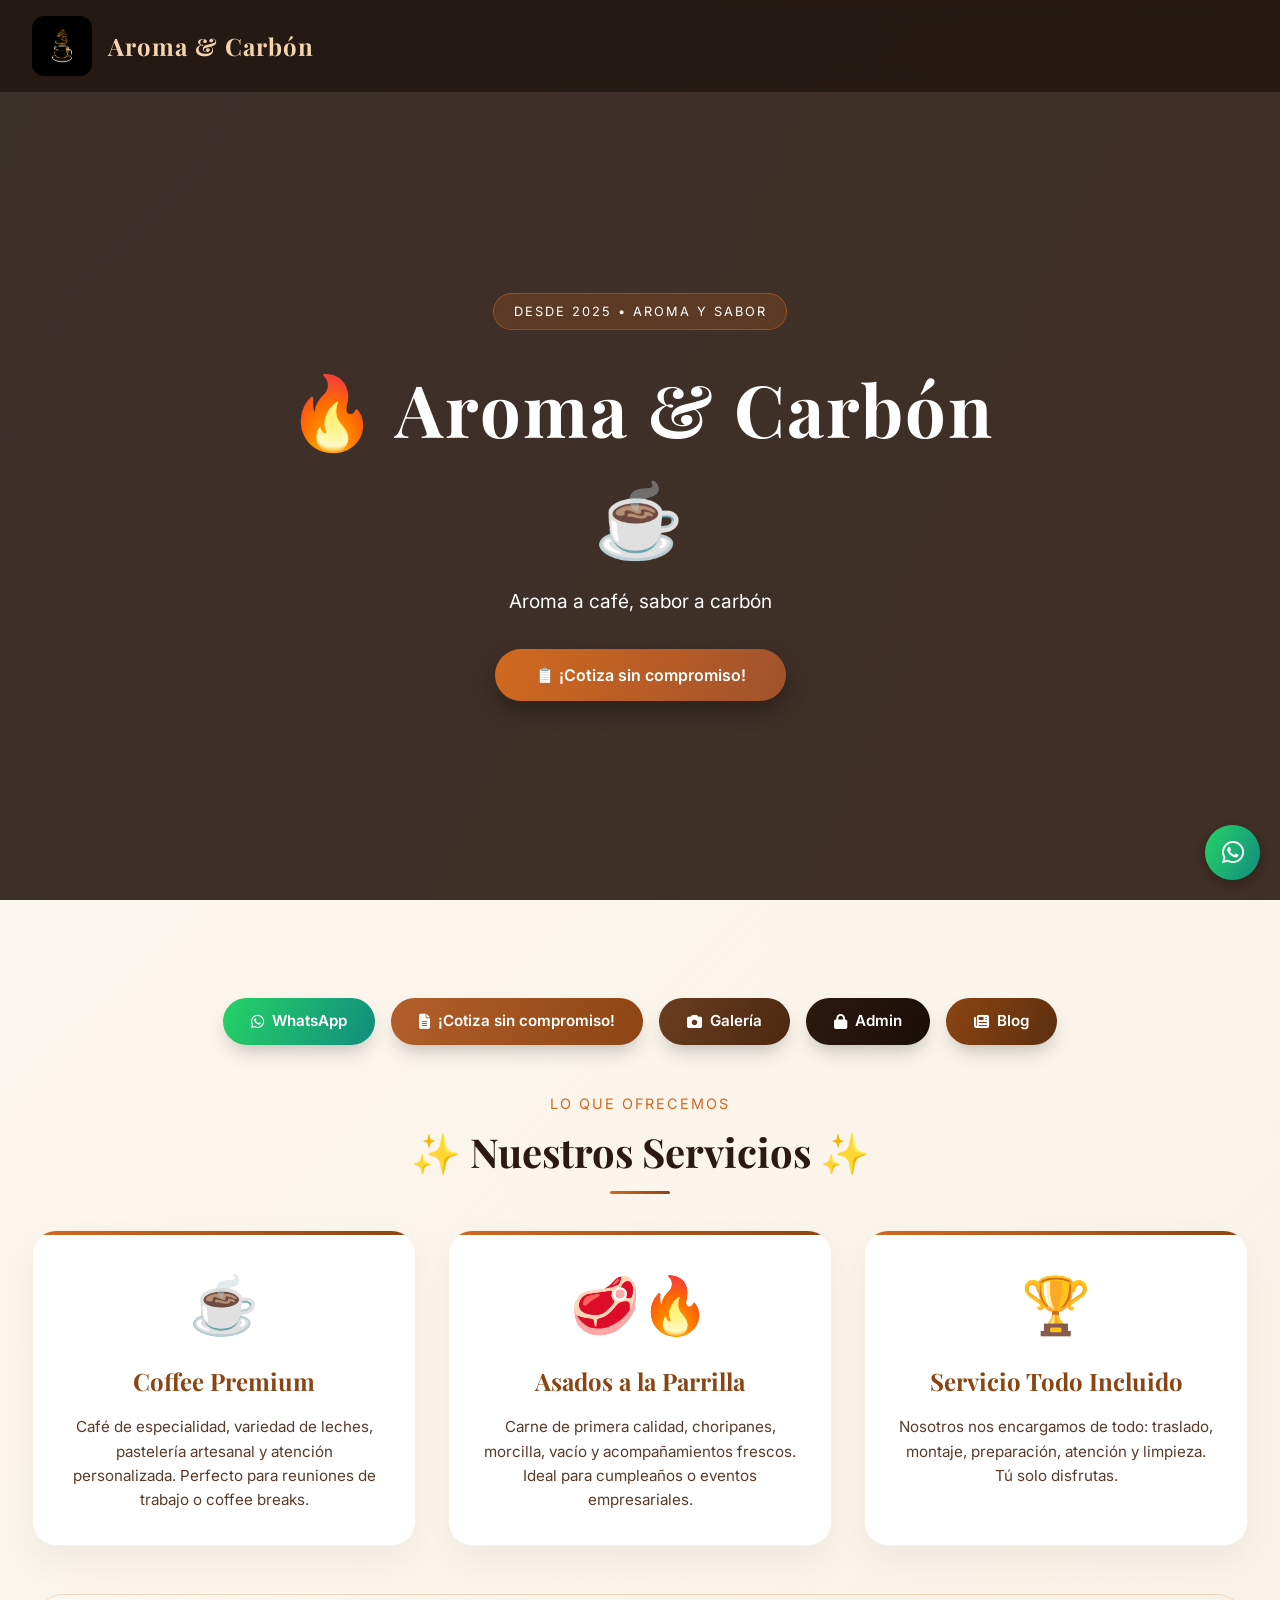
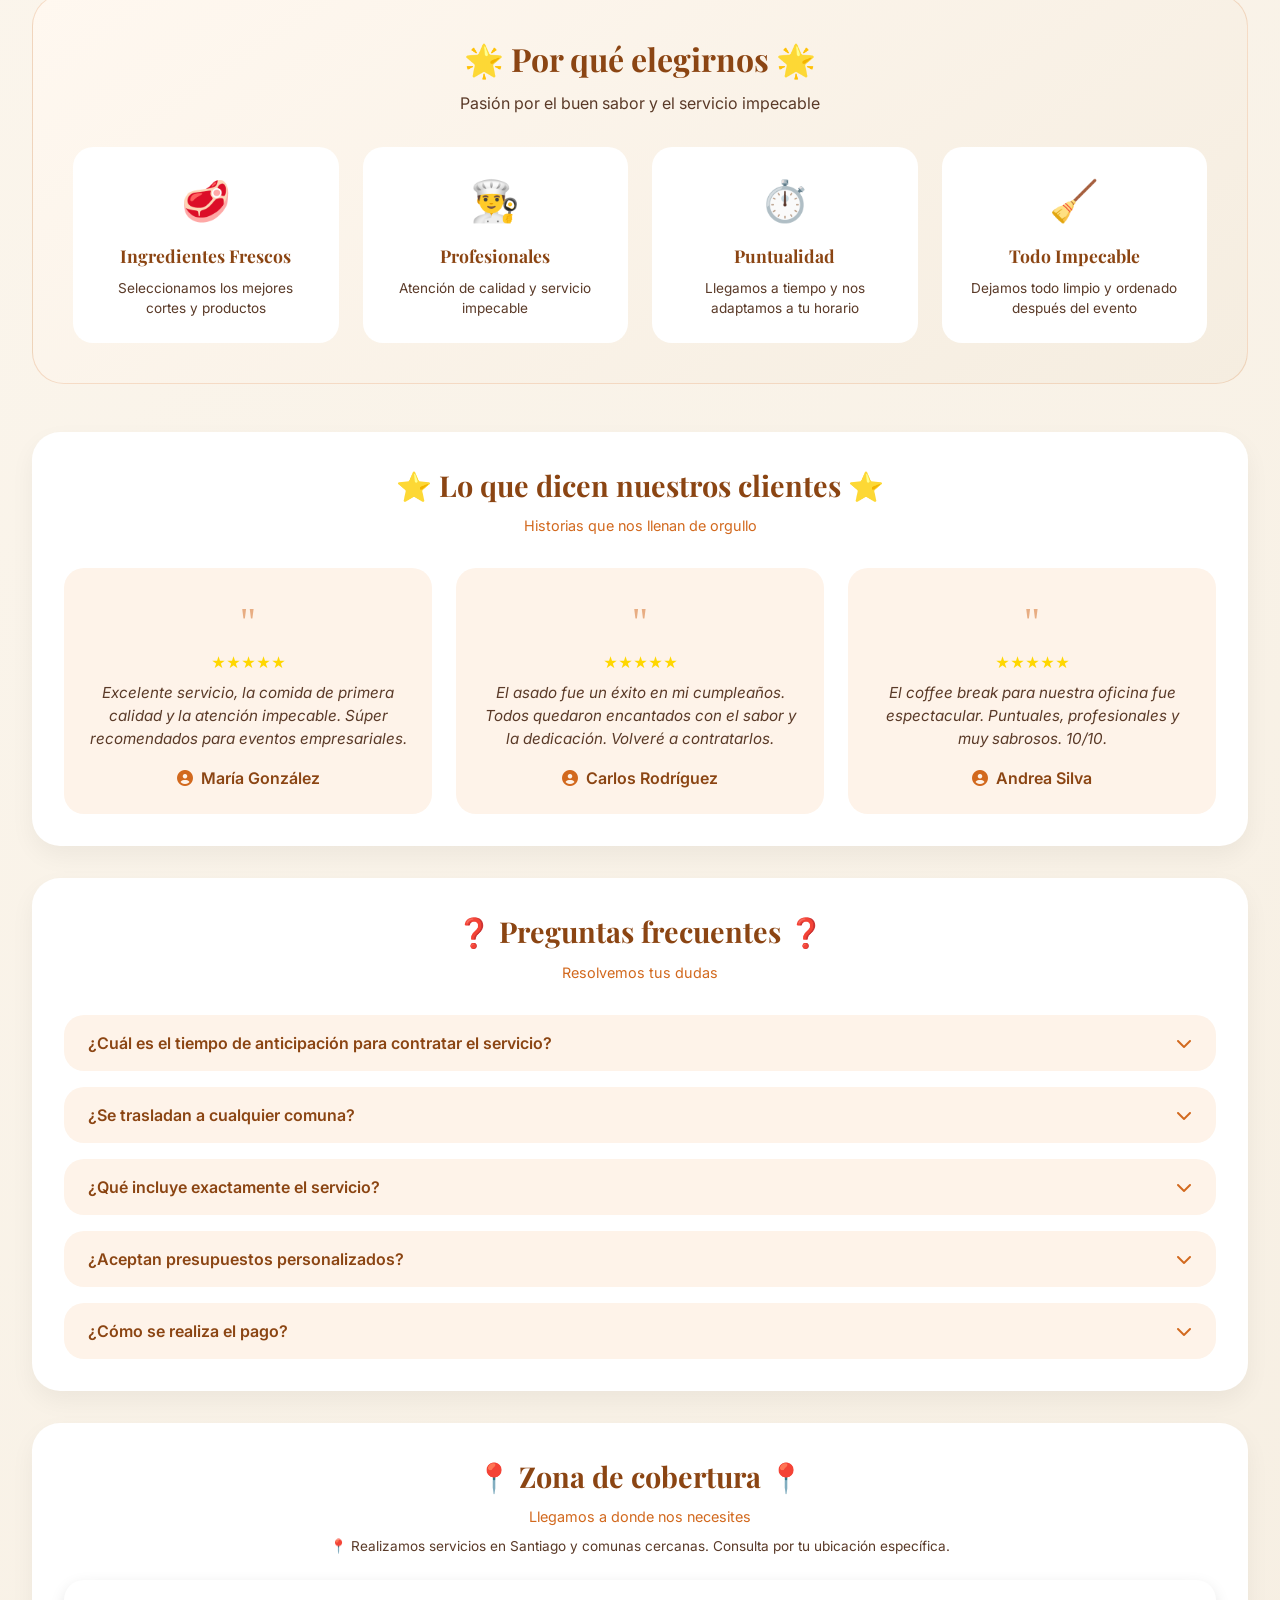
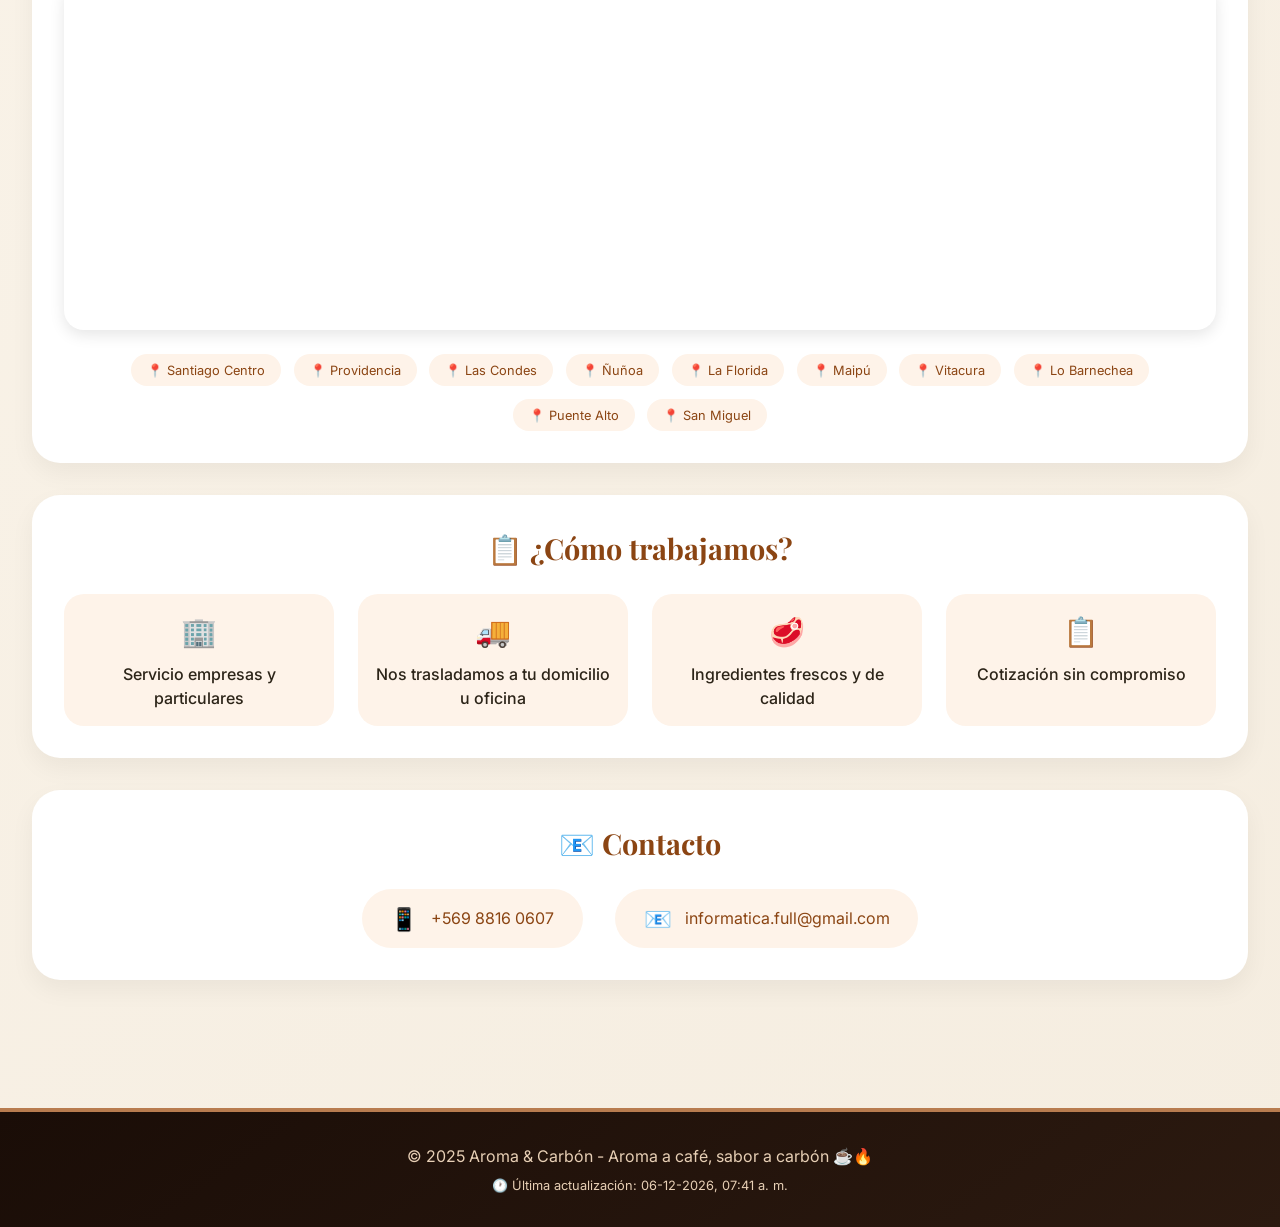
==== commit e7ab0a5e: "Actualización completa del proyecto" ====
--- a/index.html
+++ b/index.html
@@ -192,7 +192,7 @@
             margin: 2rem 0 3rem;
         }
 
-        .btn-whatsapp, .btn-form, .btn-galeria, .btn-admin {
+        .btn-whatsapp, .btn-form, .btn-galeria, .btn-admin, .btn-blog {
             display: inline-flex;
             align-items: center;
             gap: 0.5rem;
@@ -228,6 +228,12 @@
             color: white;
         }
         .btn-admin:hover { background: linear-gradient(115deg, #1A0D07, #0d0d0d); transform: scale(1.02); }
+
+        .btn-blog {
+            background: linear-gradient(115deg, #8B4513, #5C2E0E);
+            color: white;
+        }
+        .btn-blog:hover { background: linear-gradient(115deg, #5C2E0E, #3E1A0A); transform: scale(1.02); }
 
         /* ========== SERVICIOS ========== */
         .servicios-grid {
@@ -723,7 +729,7 @@
             .hero-content h1 { font-size: 2rem; }
             .hero-content p { font-size: 1rem; }
             .container { padding: 2rem 1rem; }
-            .btn-whatsapp, .btn-form, .btn-galeria, .btn-admin { padding: 8px 16px; font-size: 0.85rem; }
+            .btn-whatsapp, .btn-form, .btn-galeria, .btn-admin, .btn-blog { padding: 8px 16px; font-size: 0.85rem; }
             .contacto-item { padding: 0.6rem 1.2rem; }
             .contacto-item span { font-size: 0.85rem; }
             .calidad-section { padding: 1.5rem; }
@@ -759,14 +765,6 @@
         @media (max-width: 768px) {
             .btn-whatsapp-flotante { width: 45px; height: 45px; font-size: 1.3rem; bottom: 20px; }
         }
-		
-		.btn-blog {
-    background: linear-gradient(115deg, #8B4513, #5C2E0E);
-    color: white;
-}
-.btn-blog:hover { background: linear-gradient(115deg, #5C2E0E, #3E1A0A); transform: scale(1.02); }
-
-
     </style>
 </head>
 <body>
@@ -790,13 +788,13 @@
 <div class="container">
     <div id="notificacion" class="notificacion"></div>
 
-    <!-- BOTONES PRINCIPALES (MOVIDOS AQUÍ) -->
+    <!-- BOTONES PRINCIPALES -->
     <div class="buttons-container">
         <a href="https://wa.me/56988160607?text=Hola%2C%20vi%20su%20sitio%20de%20Aroma%20%26%20Carbón%20y%20quiero%20hacer%20un%20pedido." class="btn-whatsapp" target="_blank"><i class="fab fa-whatsapp"></i> WhatsApp</a>
         <a href="solicitar.html" class="btn-form"><i class="fas fa-file-alt"></i> ¡Cotiza sin compromiso!</a>
         <a href="galeria.html" class="btn-galeria"><i class="fas fa-camera"></i> Galería</a>
         <a href="admin.html" class="btn-admin"><i class="fas fa-lock"></i> Admin</a>
-		<a href="blog.html" class="btn-blog"><i class="fas fa-newspaper"></i> Blog</a>
+        <a href="blog.html" class="btn-blog"><i class="fas fa-newspaper"></i> Blog</a>
     </div>
 
     <!-- SERVICIOS -->
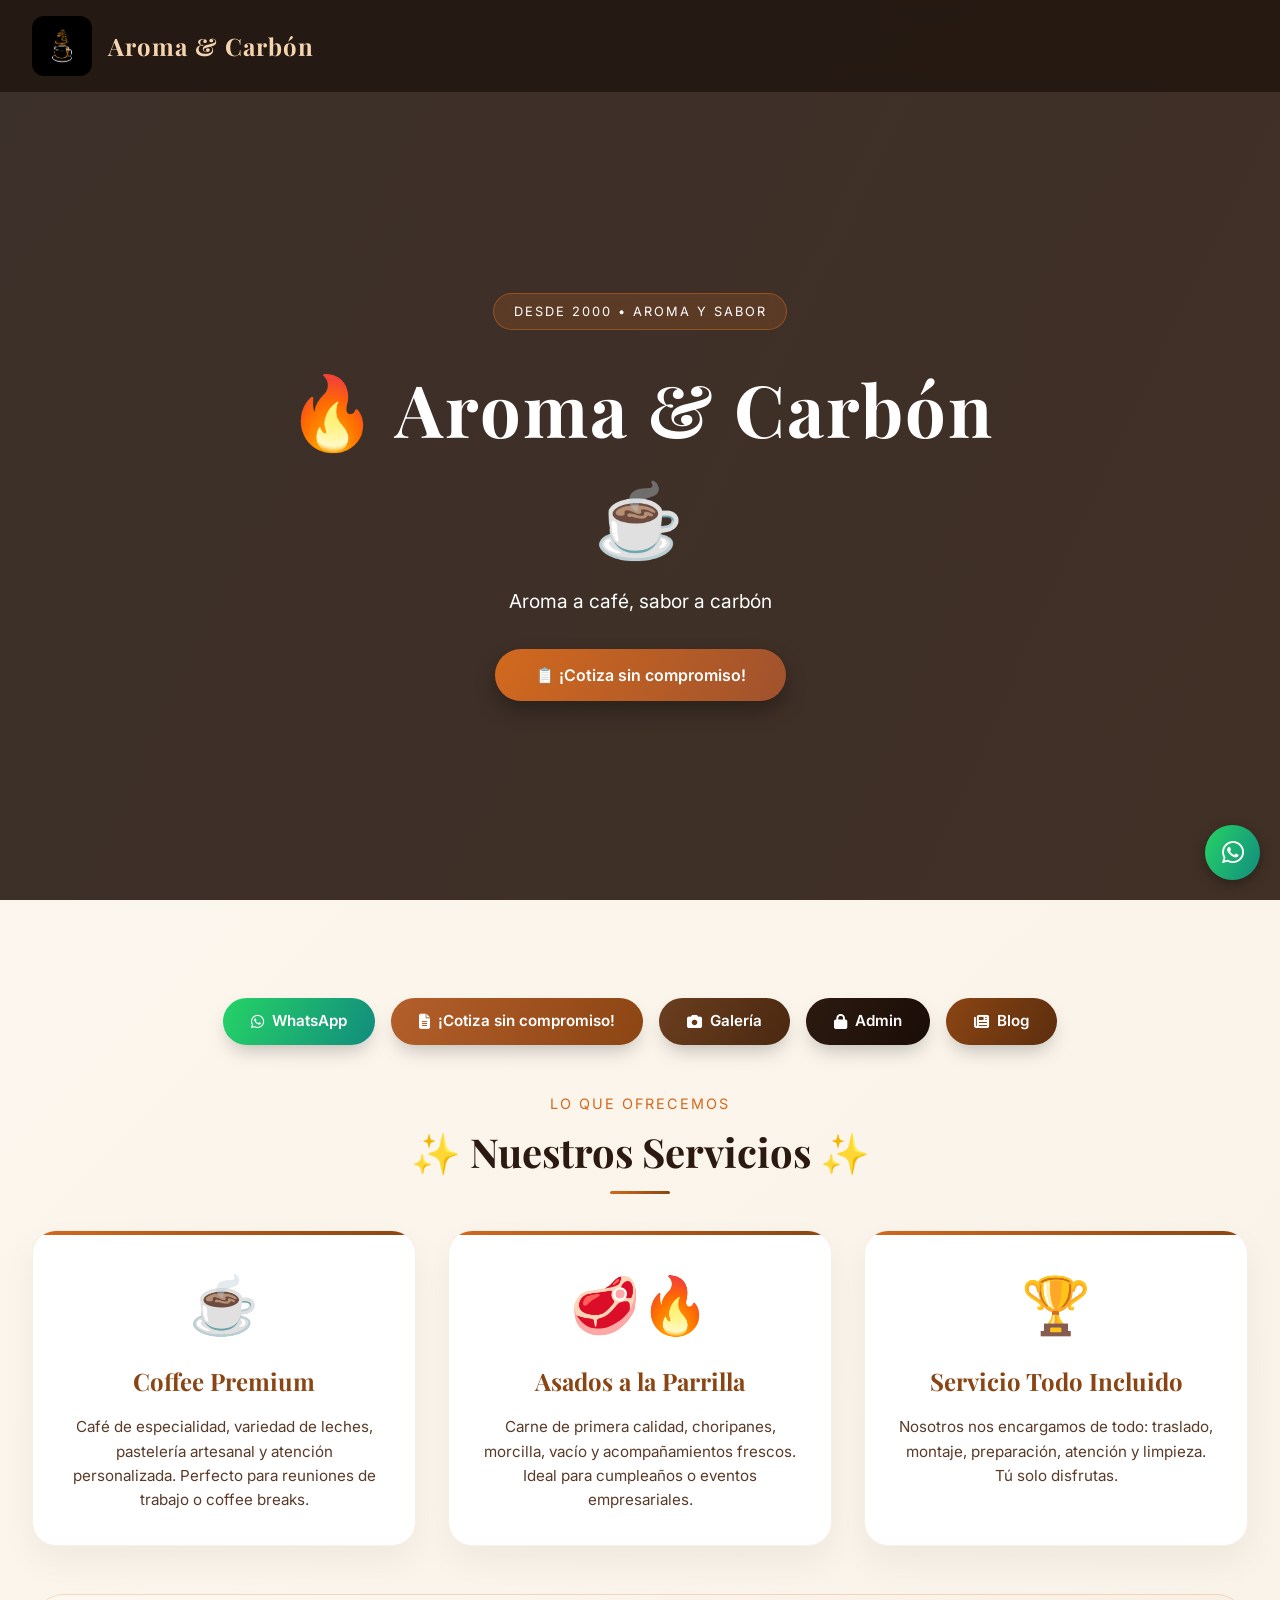
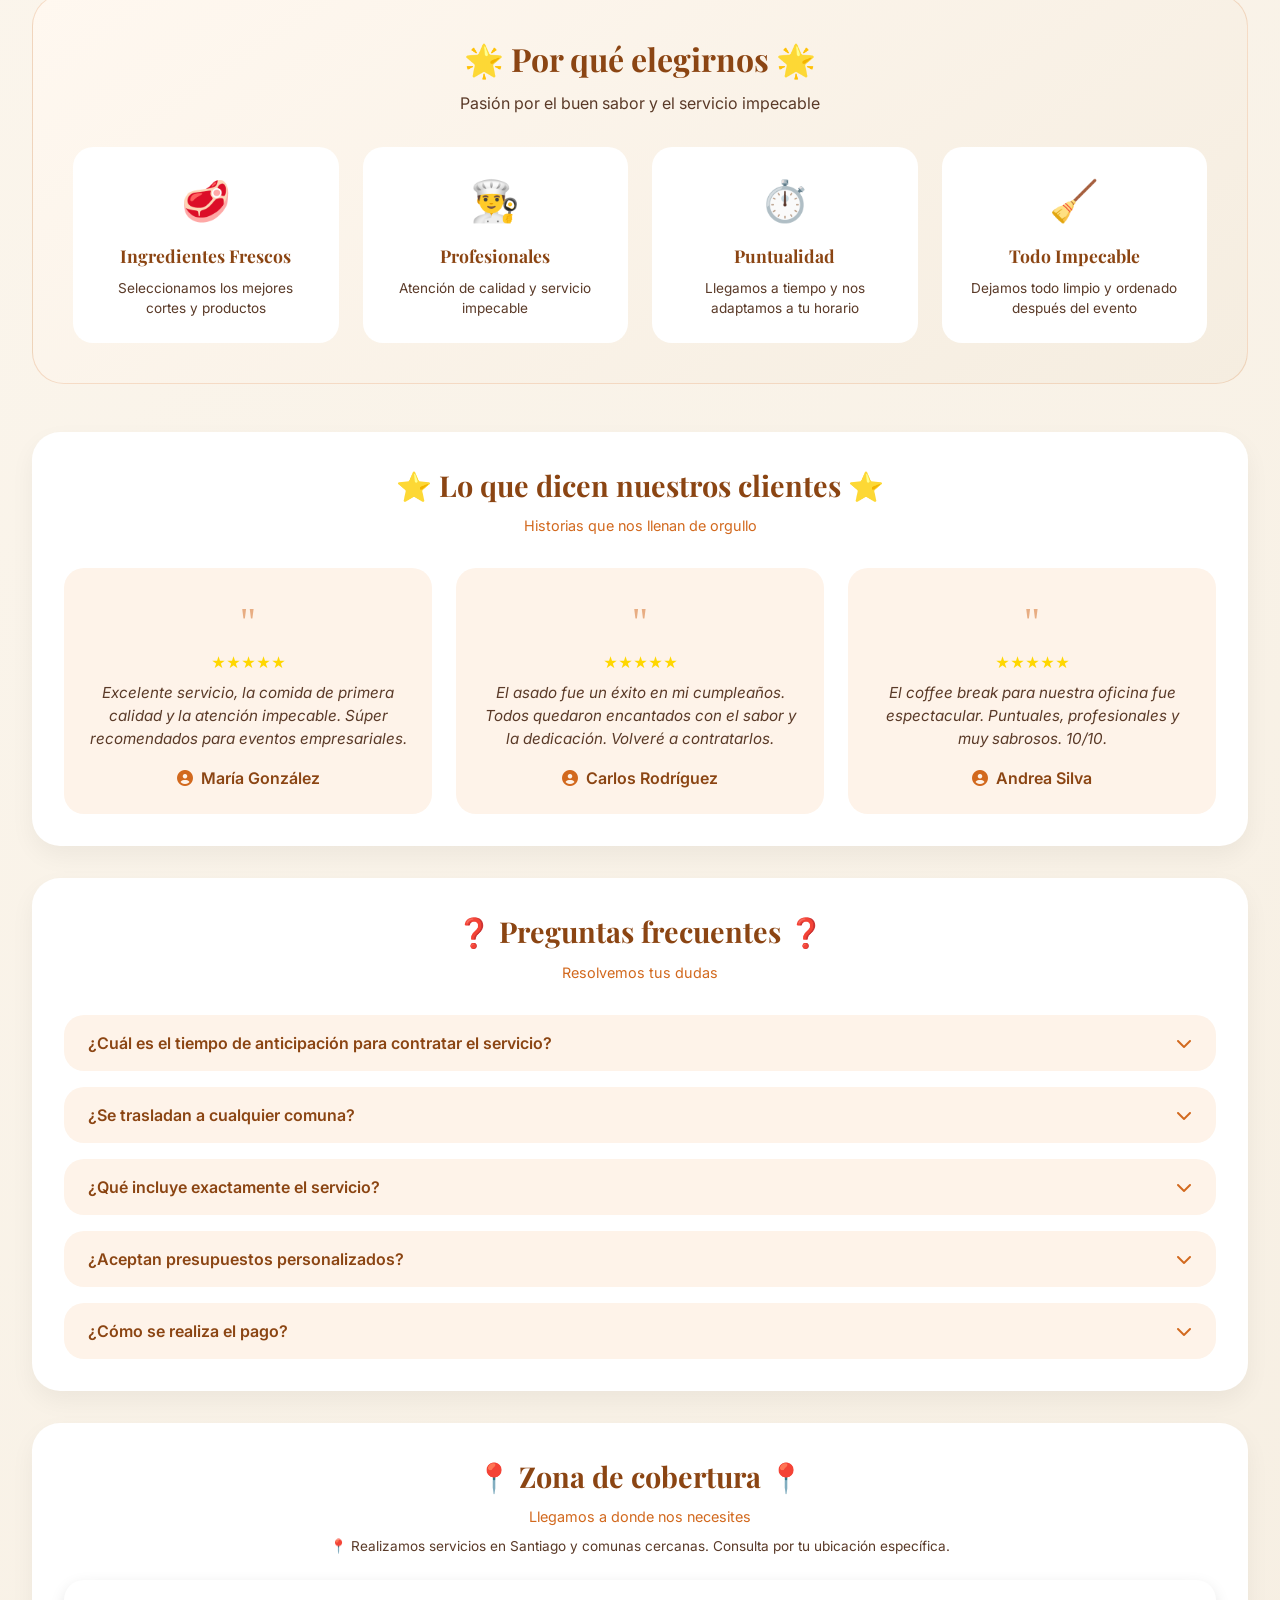
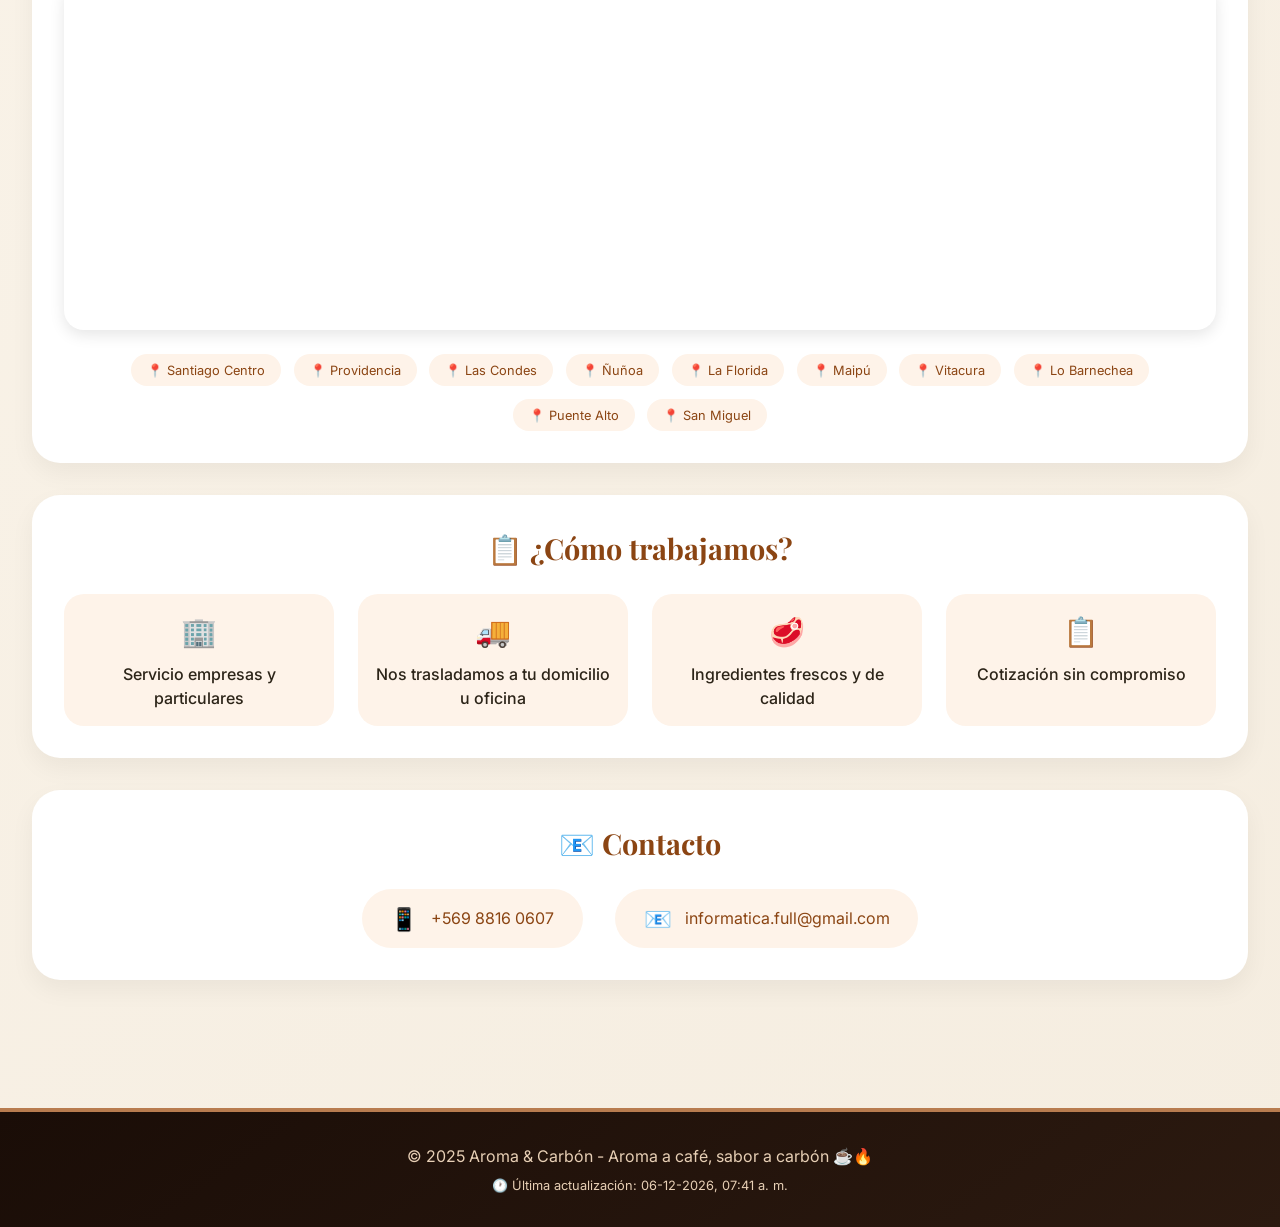
==== commit f33f56fb: "Actualización completa del proyecto" ====
--- a/index.html
+++ b/index.html
@@ -778,7 +778,7 @@
 
 <div class="hero">
     <div class="hero-content">
-        <div class="badge">DESDE 2025 • AROMA Y SABOR</div>
+        <div class="badge">DESDE 2000 • AROMA Y SABOR</div>
         <h1>🔥 Aroma & Carbón ☕</h1>
         <p>Aroma a café, sabor a carbón</p>
         <a href="solicitar.html" class="btn-hero">📋 ¡Cotiza sin compromiso!</a>
